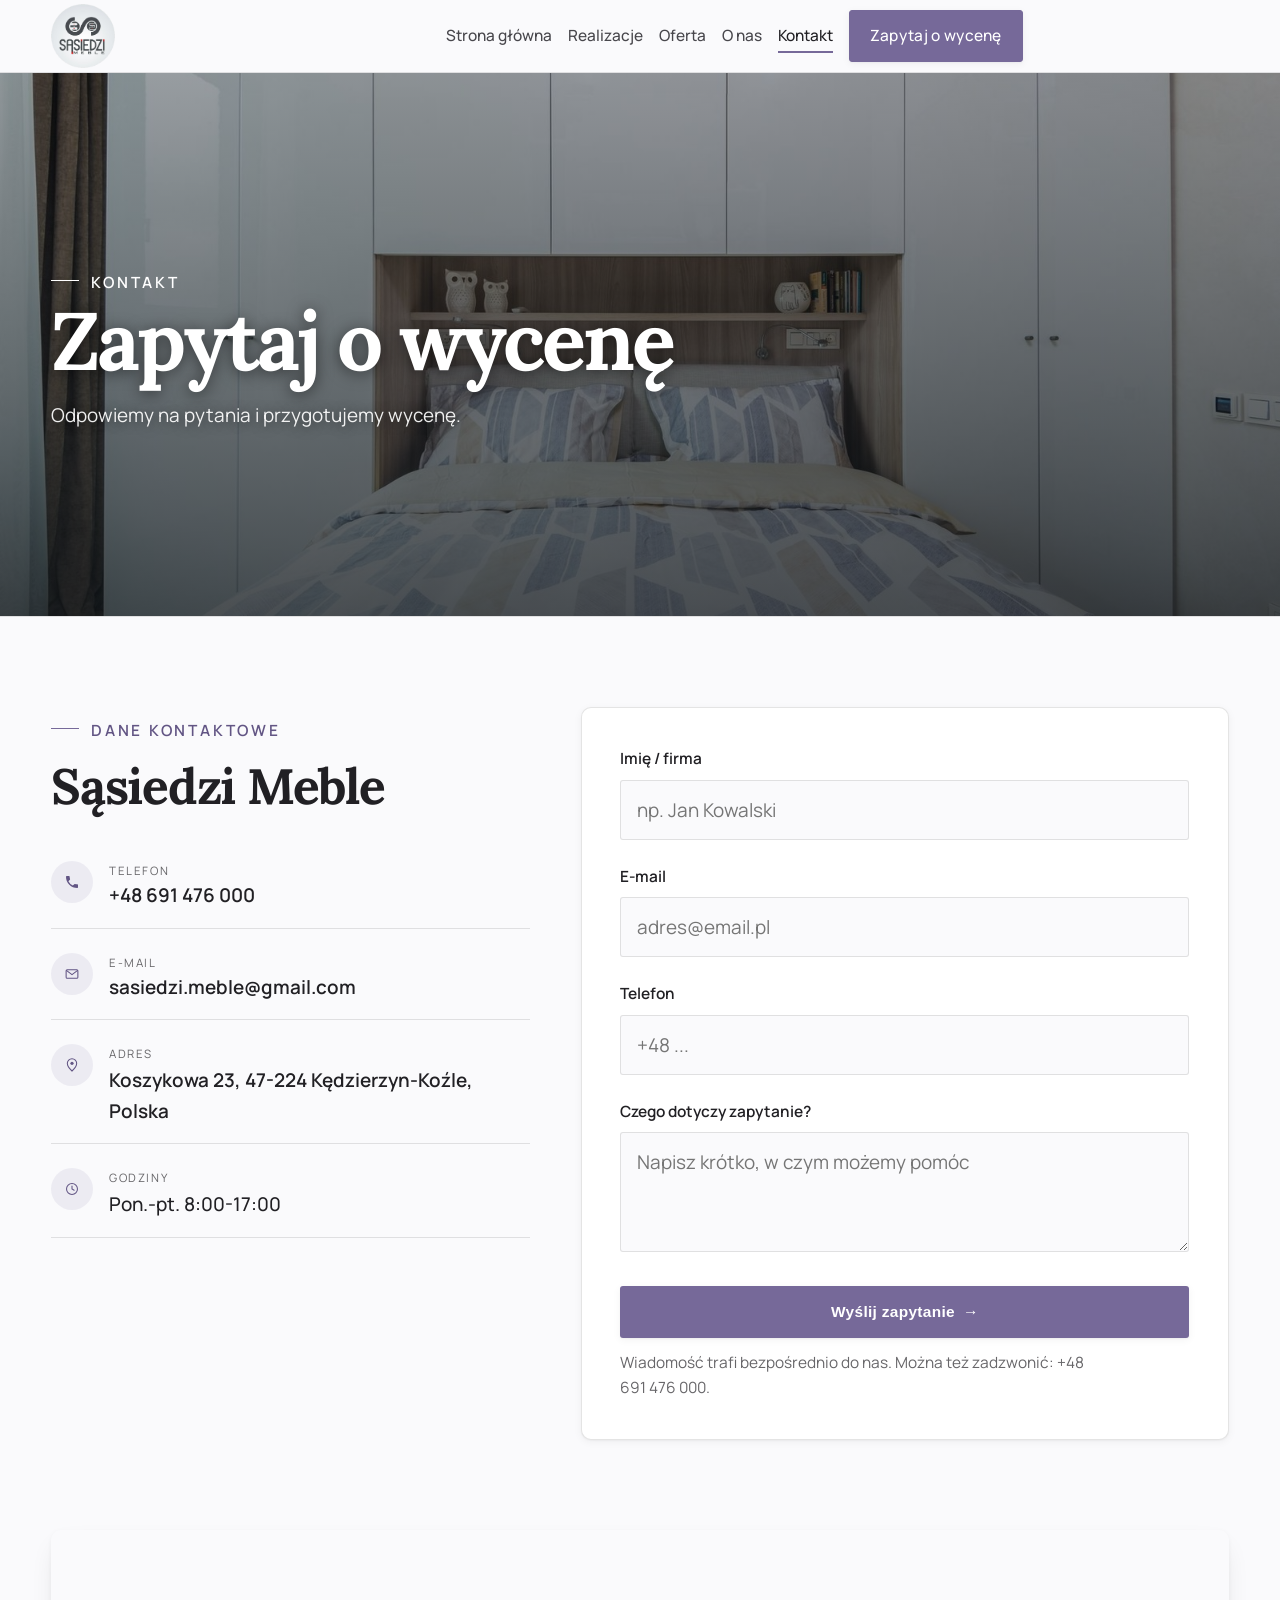
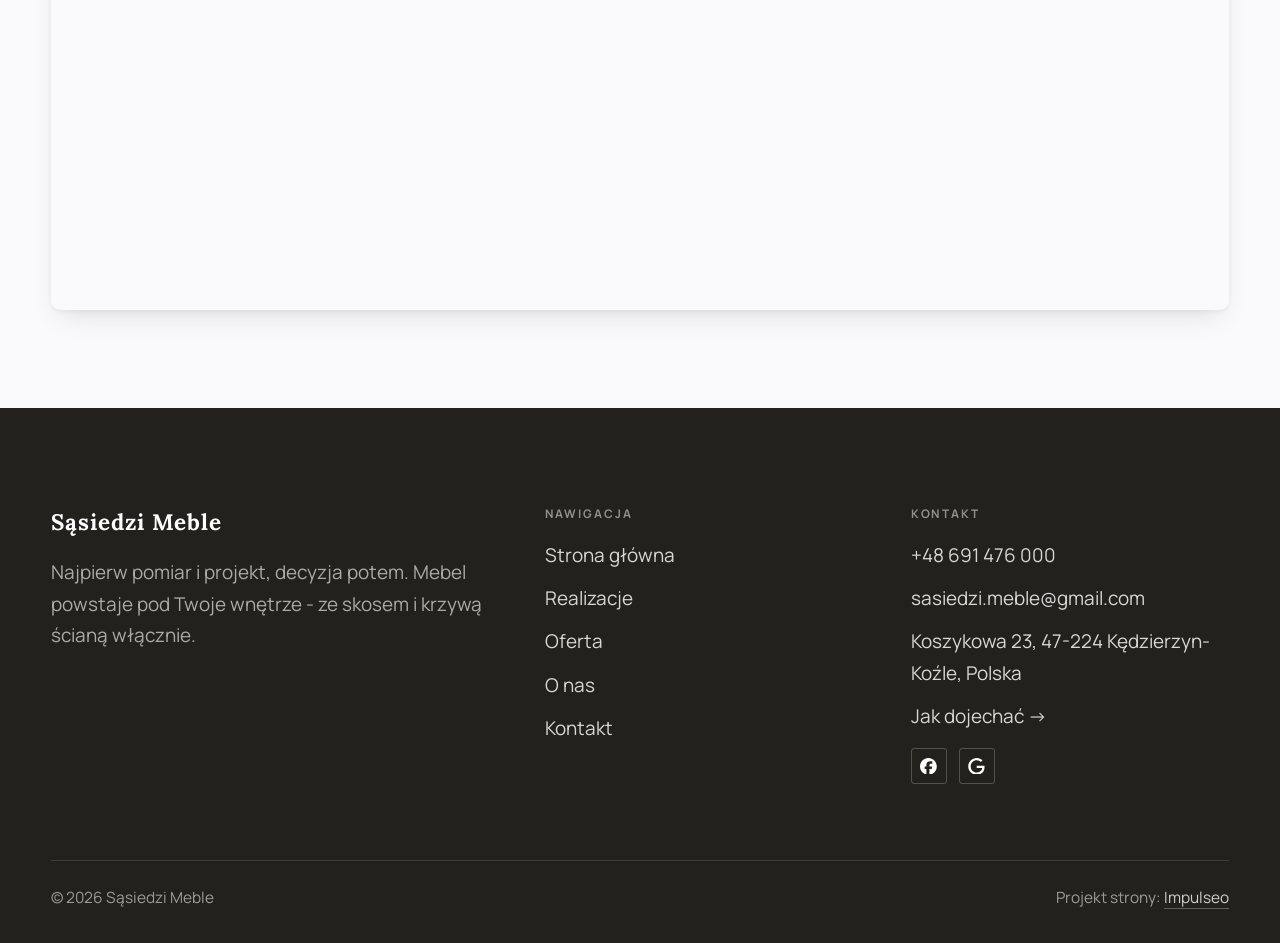
==== kontakt.html @ adb1edf7 "Strona demo: sasiedzi-meble" ====
<!DOCTYPE html>
<html lang="pl">
<head>
<meta charset="UTF-8">
<meta name="viewport" content="width=device-width, initial-scale=1.0">
<title>Kontakt - Sąsiedzi Meble</title>
<meta name="description" content="Kontakt Sąsiedzi Meble - Koszykowa 23, 47-224 Kędzierzyn-Koźle, Polska">
<link rel="canonical" href="https://kris20032.github.io/sasiedzi-meble/kontakt.html">
<meta name="robots" content="noindex, nofollow">
<meta property="og:type" content="website">
<meta property="og:locale" content="pl_PL">
<meta property="og:site_name" content="Sąsiedzi Meble">
<meta property="og:title" content="Kontakt - Sąsiedzi Meble">
<meta property="og:description" content="Kontakt Sąsiedzi Meble - Koszykowa 23, 47-224 Kędzierzyn-Koźle, Polska">
<meta property="og:url" content="https://kris20032.github.io/sasiedzi-meble/kontakt.html">
<meta property="og:image" content="https://kris20032.github.io/sasiedzi-meble/img/og.jpg">
<meta property="og:image:width" content="1200">
<meta property="og:image:height" content="630">
<meta name="twitter:card" content="summary_large_image">
<link rel="preconnect" href="https://fonts.googleapis.com">
<link rel="preconnect" href="https://fonts.gstatic.com" crossorigin>
<link href="https://fonts.googleapis.com/css2?family=Lora:wght@500;600;700&family=Manrope:wght@400;500;600&display=swap" rel="stylesheet">
<link rel="stylesheet" href="assets/styles.css?v=5ba7aedf">
</head>
<body>

<header class="nav">
  <div class="wrap nav-inner">
    <a class="brand brand-has-logo" href="index.html"><img class="brand-logo" src="img/logo.png" alt="Sąsiedzi Meble" width="679" height="679" decoding="async"></a>
    <nav class="nav-links">
      <a href="index.html">Strona główna</a>
      <a href="realizacje.html">Realizacje</a>
      <a href="oferta.html">Oferta</a>
      <a href="o-nas.html">O nas</a>
      <a href="kontakt.html" class="active" aria-current="page">Kontakt</a>
      <a href="kontakt.html" class="btn btn-accent">Zapytaj o wycenę</a>
    </nav>
    <button class="nav-toggle" aria-label="Menu"><span></span><span></span><span></span></button>
  </div>
</header>

<main>
<section class="pagehead">
  <img src="img/g14.jpg" alt="Sąsiedzi Meble - Zapytaj o wycenę" width="1600" height="1066" decoding="async">
  <div class="wrap">
    <span class="eyebrow">Kontakt</span>
    <h1>Zapytaj o wycenę</h1>
    <p>Odpowiemy na pytania i przygotujemy wycenę.</p>
  </div>
</section>
<section>
  <div class="wrap contact-grid">
    <div class="reveal">
      <span class="eyebrow">Dane kontaktowe</span>
      <h2 style="margin:var(--space-4) 0 var(--space-6)">Sąsiedzi Meble</h2>
      <div class="info-list">
        <div class="info-row"><div class="ic"><svg class="ico-tel" width="16" height="16" viewBox="0 0 24 24" fill="none" aria-hidden="true"><path d="M6.6 10.8a15.5 15.5 0 0 0 6.6 6.6l2.2-2.2a1 1 0 0 1 1-.24 11.4 11.4 0 0 0 3.6.58 1 1 0 0 1 1 1V20a1 1 0 0 1-1 1A17 17 0 0 1 3 4a1 1 0 0 1 1-1h3.5a1 1 0 0 1 1 1c0 1.25.2 2.46.58 3.6a1 1 0 0 1-.25 1l-2.23 2.2Z" fill="currentColor"/></svg></div><div><div class="lbl">Telefon</div><a class="val" href="tel:+48691476000">+48 691 476 000</a></div></div>
        <div class="info-row"><div class="ic"><svg class="ico-mail" width="16" height="16" viewBox="0 0 24 24" fill="none" aria-hidden="true"><rect x="3.2" y="5.5" width="17.6" height="13" rx="1.6" stroke="currentColor" stroke-width="1.6"/><path d="M4 7l8 6 8-6" stroke="currentColor" stroke-width="1.6" stroke-linecap="round" stroke-linejoin="round"/></svg></div><div><div class="lbl">E-mail</div><a class="val" href="mailto:sasiedzi.meble@gmail.com">sasiedzi.meble@gmail.com</a></div></div>
        <div class="info-row"><div class="ic"><svg class="ico-pin" width="16" height="16" viewBox="0 0 24 24" fill="none" aria-hidden="true"><path d="M12 21s7-6.1 7-11.5A7 7 0 0 0 5 9.5C5 14.9 12 21 12 21Z" stroke="currentColor" stroke-width="1.6" fill="none"/><circle cx="12" cy="9.5" r="2.4" fill="currentColor"/></svg></div><div><div class="lbl">Adres</div><div class="val">Koszykowa 23, 47-224 Kędzierzyn-Koźle, Polska</div></div></div>
        <div class="info-row"><div class="ic"><svg class="ico-clock" width="16" height="16" viewBox="0 0 24 24" fill="none" aria-hidden="true"><circle cx="12" cy="12" r="8.2" stroke="currentColor" stroke-width="1.6"/><path d="M12 7.5V12l3.2 1.9" stroke="currentColor" stroke-width="1.6" stroke-linecap="round"/></svg></div><div><div class="lbl">Godziny</div><div class="val" style="font-weight:500">Pon.-pt. 8:00-17:00</div></div></div>
      </div>
    </div>
    <div class="reveal">
      <form class="form" action="https://formsubmit.co/sasiedzi.meble@gmail.com" method="POST">
        <input type="hidden" name="_subject" value="Zapytanie ze strony Sąsiedzi Meble">
        <input type="hidden" name="_captcha" value="false">
        <input type="hidden" name="_template" value="table">
        <div class="fld"><label for="name">Imię / firma</label><input id="name" name="name" type="text" placeholder="np. Jan Kowalski" required></div>
        <div class="fld"><label for="email">E-mail</label><input id="email" name="email" type="email" placeholder="adres@email.pl" required></div>
        <div class="fld"><label for="phone">Telefon</label><input id="phone" name="phone" type="tel" placeholder="+48 ..."></div>
        <div class="fld"><label for="msg">Czego dotyczy zapytanie?</label><textarea id="msg" name="message" placeholder="Napisz krótko, w czym możemy pomóc" required></textarea></div>
        <button type="submit" class="btn btn-accent" style="width:100%;justify-content:center">Wyślij zapytanie <span class="arr">→</span></button>
        <p class="note">Wiadomość trafi bezpośrednio do nas. Można też zadzwonić: +48 691 476 000.</p>
      </form>
    </div>
  </div>
</section>
<section style="padding-top:0">
  <div class="wrap reveal">
    <iframe class="map" title="Sąsiedzi Meble - Kędzierzyn-Koźle" src="https://maps.google.com/maps?q=50.3432645%2C18.1982047&z=15&output=embed" loading="lazy" referrerpolicy="no-referrer-when-downgrade"></iframe>
  </div>
</section>
</main>

<footer>
  <div class="wrap">
    <div class="foot-grid">
      <div class="foot-brand">
        <div class="name">Sąsiedzi Meble</div>
        <p>Najpierw pomiar i projekt, decyzja potem. Mebel powstaje pod Twoje wnętrze - ze skosem i krzywą ścianą włącznie.</p>
      </div>
      <div class="foot-col">
        <h4>Nawigacja</h4>
        <a href="index.html">Strona główna</a>
        <a href="realizacje.html">Realizacje</a>
        <a href="oferta.html">Oferta</a>
        <a href="o-nas.html">O nas</a>
        <a href="kontakt.html">Kontakt</a>
      </div>
      <div class="foot-col">
        <h4>Kontakt</h4>
        <a href="tel:+48691476000">+48 691 476 000</a>
        <a href="mailto:sasiedzi.meble@gmail.com">sasiedzi.meble@gmail.com</a>
        <p>Koszykowa 23, 47-224 Kędzierzyn-Koźle, Polska</p>
        <a href="https://maps.google.com/?cid=7538419791917260537&g_mp=Cidnb29nbGUubWFwcy5wbGFjZXMudjEuUGxhY2VzLlNlYXJjaFRleHQQAhgEIAA" target="_blank" rel="noopener">Jak dojechać →</a>
      <div class="foot-soc">
        <a class="soc" href="https://www.facebook.com/Sasiedzi.meble/" target="_blank" rel="noopener" aria-label="Facebook - Sąsiedzi Meble"><svg viewBox="0 0 24 24" aria-hidden="true" focusable="false"><path d="M9.101 23.691v-7.98H6.627v-3.667h2.474v-1.58c0-4.085 1.848-5.978 5.858-5.978.401 0 .955.042 1.468.103a8.68 8.68 0 0 1 1.141.195v3.325a8.623 8.623 0 0 0-.653-.036 26.805 26.805 0 0 0-.733-.009c-.707 0-1.259.096-1.675.309a1.686 1.686 0 0 0-.679.622c-.258.42-.374.995-.374 1.752v1.297h3.919l-.386 2.103-.287 1.564h-3.246v8.245C19.396 23.238 24 18.179 24 12.044c0-6.627-5.373-12-12-12s-12 5.373-12 12c0 5.628 3.874 10.35 9.101 11.647Z" fill="currentColor"/></svg></a>
        <a class="soc" href="https://maps.google.com/?cid=7538419791917260537&g_mp=Cidnb29nbGUubWFwcy5wbGFjZXMudjEuUGxhY2VzLlNlYXJjaFRleHQQAhgEIAA" target="_blank" rel="noopener" aria-label="Google - Sąsiedzi Meble"><svg viewBox="0 0 24 24" aria-hidden="true" focusable="false"><path d="M12.48 10.92v3.28h7.84c-.24 1.84-.853 3.187-1.787 4.133-1.147 1.147-2.933 2.4-6.053 2.4-4.827 0-8.6-3.893-8.6-8.72s3.773-8.72 8.6-8.72c2.6 0 4.507 1.027 5.907 2.347l2.307-2.307C18.747 1.44 16.133 0 12.48 0 5.867 0 .307 5.387.307 12s5.56 12 12.173 12c3.573 0 6.267-1.173 8.373-3.36 2.16-2.16 2.84-5.213 2.84-7.667 0-.76-.053-1.467-.173-2.053H12.48z" fill="currentColor"/></svg></a>
      </div>
      </div>
    </div>
    <div class="foot-bot">
      <span>© 2026 Sąsiedzi Meble</span>
      <span>Projekt strony: <a class="foot-credit" href="https://impulseo.pl" target="_blank" rel="noopener">Impulseo</a></span>
    </div>
  </div>
</footer>
<div class="sticky-reserve"><a class="sr-book" href="kontakt.html">Zapytaj o wycenę</a><a class="sr-call" href="tel:+48691476000" aria-label="Zadzwoń"><svg class="ico-tel" width="16" height="16" viewBox="0 0 24 24" fill="none" aria-hidden="true"><path d="M6.6 10.8a15.5 15.5 0 0 0 6.6 6.6l2.2-2.2a1 1 0 0 1 1-.24 11.4 11.4 0 0 0 3.6.58 1 1 0 0 1 1 1V20a1 1 0 0 1-1 1A17 17 0 0 1 3 4a1 1 0 0 1 1-1h3.5a1 1 0 0 1 1 1c0 1.25.2 2.46.58 3.6a1 1 0 0 1-.25 1l-2.23 2.2Z" fill="currentColor"/></svg></a></div>
<div class="demo-wazne" data-do="2026-10-12" data-cykl="3" hidden><svg class="dw-ico" width="13" height="13" viewBox="0 0 24 24" fill="none" aria-hidden="true"><circle cx="12" cy="12" r="8.6" stroke="currentColor" stroke-width="1.8"/><path d="M12 7.2V12l3.3 2" stroke="currentColor" stroke-width="1.8" stroke-linecap="round"/></svg><span class="dw-txt"></span></div>

<script src="assets/main.js"></script>
</body>
</html>
---- assets/styles.css ----
/* ============================================================
   STOLBASZ — premium, architektoniczny B2B fit-out
   Jasna paleta, zero brązu. System wg premium-web-craft.
   Projekt strony: Impulseo (impulseo.pl)
   ============================================================ */

:root{
  /* PALETA — jasna, architektoniczna, chłodna */
  --paper:#F3F1EC;          /* główne tło */
  --paper-2:#E6E3DB;        /* sekcje alternatywne (chłodny jasny szary) */
  --paper-3:#E6E3DB;        /* delikatne wypełnienia */
  --ink:#23211E;            /* tekst główny — chłodny grafit */
  --ink-soft:#43403A;       /* nagłówki drugorzędne */
  --muted:#87837A;          /* tekst poboczny */
  --line:rgba(35,33,30,.12);/* hairline */
  --accent:#8A6B3C;         /* stonowany petrol-slate — jedyny akcent */
  --accent-d:#6E5430;
  --accent-soft:rgba(138,107,60,.10);
  --dark:#23211E;           /* sekcje ciemne (stopka/CTA) */

  /* HOVER ZDJĘĆ — JEDEN standard dla całego silnika (decyzja K. 04.08.2026, artefakt z wariantami).
     AKTUALNE (K.+Szymon 09.08.2026, wybór z artefaktu 6 wariantów): zoom 1.05 przy 1.4s -
     przy tak długim czasie mocniejszy kadr NIE skacze, tylko „oddycha". Poprzedni standard
     (1.02 / .55s z 04.08) odbierany jako dynamiczny i szybki.
     Spoczynek lekko przygaszony, ale TYLKO tam, gdzie jest mysz (@media hover:hover) —
     na telefonie zdjęcia zostają w pełnej jasności. */
  --img-zoom:1.05;                   /* K.+Szymon 09.08: wariant F z artefaktu porównawczego */
  --img-rest:brightness(.95) saturate(.99);
  --img-hot:brightness(1.06) saturate(1.05);
  --img-dur:1.4s;                    /* K.+Szymon 09.08 (wariant F): powoli = elegancko */
  --img-ease:cubic-bezier(.16,.84,.44,1);  /* miękki ogon, efekt „oddychania" */

  /* ODSTĘPY — skala 4/8 */
  --space-1:4px; --space-2:8px; --space-3:12px; --space-4:16px; --space-5:24px;
  --space-6:32px; --space-7:48px; --space-8:64px; --space-9:96px; --space-10:128px;

  /* TYPOGRAFIA — fluid clamp() (skala podbita 16.07.2026: większe, czytelniejsze litery — uwaga Adama) */
  --text-sm:clamp(.9rem,.87rem + .12vw,1rem);
  --text-base:clamp(1.08rem,1.04rem + .18vw,1.2rem);
  --text-lg:clamp(1.24rem,1.15rem + .34vw,1.44rem);
  --text-h3:clamp(1.34rem,1.22rem + .55vw,1.66rem);
  --text-h2:clamp(2.1rem,1.66rem + 2.1vw,3.1rem);
  --text-h1:clamp(2.9rem,2.1rem + 4vw,5.1rem);

  /* PROMIENIE — architektoniczne, raczej ostre */
  --r-sm:3px; --r-md:6px; --r-lg:10px;

  /* RUCH */
  --ease:cubic-bezier(.25,.46,.45,.94); --dur:.24s;

  /* CIENIE — miękkie, warstwowe */
  --sh-sm:0 1px 2px rgba(16,24,32,.04), 0 2px 8px rgba(16,24,32,.05);
  --sh-md:0 2px 6px rgba(16,24,32,.05), 0 12px 28px -8px rgba(16,24,32,.12);
  --sh-lg:0 6px 14px rgba(16,24,32,.07), 0 26px 56px -18px rgba(16,24,32,.22);

  --hairline:1px solid var(--line);

  --font-display:'Lora',serif;
  --font-body:'Manrope',sans-serif;
}

*{box-sizing:border-box;margin:0;padding:0}
html{scroll-behavior:smooth}
body{
  font-family:var(--font-body);
  font-size:var(--text-base);
  line-height:1.65;
  color:var(--ink);
  background:var(--paper);
  -webkit-font-smoothing:antialiased;
  text-rendering:optimizeLegibility;
}
img{max-width:100%;height:auto;display:block}  /* height:auto = width/height z atrybutów trzyma proporcje (TOP#12) */
a{color:inherit;text-decoration:none}

.wrap{width:min(92%,1180px);margin-inline:auto}
section{padding-block:clamp(52px,6.5vw,96px)}

h1,h2,h3{font-family:var(--font-display);font-weight:700;line-height:1.08;letter-spacing:-.02em;color:var(--ink)}
h1{font-size:var(--text-h1);letter-spacing:-.035em}
h2{font-size:var(--text-h2);letter-spacing:-.025em}
h3{font-size:var(--text-h3)}
/* MIARA — długość wiersza. WCAG 2.2 SC 1.4.8: max 80 znaków; Butterick: 45–90.
   68ch daje realnie 72–78 znaków polskiego tekstu, czyli z zapasem pod granicą.
   Wcześniej limit miał TYLKO <p> — <li>, <blockquote> i <dd> nie miały żadnego,
   i to jedyny powód, dla którego 23 bloki na dwóch oddanych stronach jadą po
   83–106 znaków w wierszu (pomiar 07.08.2026, bramka `miara`).
   ⚠️ Listy i definicje ograniczamy TYLKO bez klasy: `ul`/`ol` z klasą to u nas
   układ (siatki kafli, menu), a nie tekst ciągły — tam miarę wyznacza układ. */
/* 60ch, nie 68ch (K. 10.08): po zmianie fontów na węższe kroje (DM Sans i spółka)
   w 68ch mieściło się ~90 znaków - bramka pikselowa słusznie zgłaszała przekroczenie
   granicy 80. Pomiar na żywej przeglądarce: 60ch = 90 znaków, 53ch = ~78 znaków, czyli normę WCAG 1.4.8. */
:root{ --miara:53ch }
p{max-width:min(100%,var(--miara))}
blockquote,
ul:not([class])>li, ol:not([class])>li,
dl:not([class])>dd{max-width:min(100%,var(--miara))}

/* ⚠️ Świadomie BEZ wyjątku `.tile p,.card p,.svc p{max-width:none}`, choć nasuwa się sam:
   te akapity BYŁY już ograniczone (stare `p{max-width:65ch}`), więc „wyjątek" nie odblokowałby
   niczego nowego — tylko ROZLUŹNIŁ stan sprzed zmiany na wszystkich demach naraz.
   `figcaption` żadna z reguł wyżej nie dotyczy, więc też nie potrzebuje zwolnienia. */

/* ŁAMANIE. `balance` wyrównuje długości wierszy w nagłówku, `pretty` pilnuje ostatniego
   wiersza akapitu, żeby nie został w nim jeden wyraz. Obsługiwane od Chrome 117 /
   Safari 17.5; starsze przeglądarki po prostu ignorują tę własność.
   `text-wrap:pretty` nie występowało dotąd ANI RAZ w silniku ani w repo klientów. */
h1,h2,h3,.lead,.lede{text-wrap:balance}
p,li,blockquote,dd{text-wrap:pretty}

.eyebrow{
  font-family:var(--font-body);
  font-size:var(--text-sm);
  font-weight:600;
  letter-spacing:.18em;
  text-transform:uppercase;
  color:var(--accent);
  display:inline-flex;align-items:center;gap:var(--space-3);
}
/* flex:none + margin-top = kreska trzyma się PIERWSZEJ linii. Wcześniej align-items:center
   centrowało ją względem całego bloku i przy zawinięciu (długi kicker typu
   „…WNĘTRZ · LESZNO · OD 2019") druga linia lądowała z brzydkim wcięciem. */
.eyebrow{align-items:flex-start}
.eyebrow>*,.eyebrow{text-wrap:balance}   /* dlugi kicker lamal sie na sierote typu samo „2019" w drugiej linii */
.eyebrow::before{content:"";width:28px;height:1px;background:var(--accent);display:inline-block;flex:none;margin-top:.62em}

.muted{color:var(--muted)}
.lead{font-size:var(--text-lg);line-height:1.55;color:var(--ink-soft);max-width:50ch}

/* ---------- BUTTONS ---------- */
.btn{
  display:inline-flex;align-items:center;gap:var(--space-2);
  font-weight:600;font-size:var(--text-sm);letter-spacing:.02em;
  padding:var(--space-4) var(--space-6);
  border-radius:var(--r-sm);
  transition:transform var(--dur) var(--ease),box-shadow var(--dur) var(--ease),background var(--dur) var(--ease);
  cursor:pointer;border:1px solid transparent;
}
.btn-accent{background:var(--accent);color:#fff;box-shadow:var(--sh-sm)}
.btn-accent:hover{background:var(--accent-d);transform:translateY(-2px);box-shadow:var(--sh-md)}
.btn-accent:active{transform:translateY(0);box-shadow:var(--sh-sm)}
.btn-ghost{background:transparent;color:var(--ink);border-color:var(--line)}
.btn-ghost:hover{border-color:var(--accent);color:var(--accent);transform:translateY(-2px)}
.btn-light{background:#fff;color:var(--ink);box-shadow:var(--sh-sm)}
.btn-light:hover{transform:translateY(-2px);box-shadow:var(--sh-md)}
.btn .arr{transition:transform var(--dur) var(--ease)}
.btn:hover .arr{transform:translateX(4px)}

/* ---------- NAV ---------- */
.nav{
  position:sticky;top:0;z-index:50;
  background:color-mix(in srgb,var(--paper) 88%,transparent);
  backdrop-filter:saturate(140%) blur(10px);
  border-bottom:var(--hairline);
}
.nav-inner{display:flex;align-items:center;justify-content:space-between;gap:var(--space-5);height:72px}
/* ANTY-NACHODZENIE (K. 05.08.2026): długa nazwa firmy + przycisk z pełnym numerem nie mieściły się w pasku
   i flex ściskał linki PONIŻEJ ich treści - "Kontakt" wchodził na ramkę "Zadzwoń +48 ...". Teraz ustępuje
   nazwa marki (skrót wielokropkiem), a menu i przycisk nigdy się nie kurczą ani nie zachodzą na siebie. */
.brand{display:flex;flex-direction:column;line-height:1;min-width:0;flex:0 1 auto}
.brand .name{font-family:var(--font-display);font-weight:800;font-size:1.35rem;letter-spacing:.04em;white-space:nowrap;overflow:hidden;text-overflow:ellipsis}
.brand .sub{font-size:.62rem;letter-spacing:.34em;text-transform:uppercase;color:var(--muted);margin-top:5px;white-space:nowrap;overflow:hidden;text-overflow:ellipsis}
.nav-links{display:flex;align-items:center;gap:var(--space-6);flex:0 0 auto}
.nav-links a{font-size:var(--text-sm);font-weight:500;color:var(--ink-soft);position:relative;padding-block:4px;white-space:nowrap;transition:color var(--dur) var(--ease)}
.nav-links a::after{content:"";position:absolute;left:0;bottom:0;width:0;height:1.5px;background:var(--accent);transition:width var(--dur) var(--ease)}
.nav-links a:hover,.nav-links a.active{color:var(--ink)}
.nav-links a:hover::after,.nav-links a.active::after{width:100%}
.nav-links .btn{padding:var(--space-2) var(--space-5)}
/* przyciski w nav: właściwy kolor (przebij .nav-links a) + bez podkreślenia */
.nav-links a.btn-accent{color:#fff}
.nav-links a.btn-ghost,.nav-links a.btn-light{color:var(--ink)}
/* CTA w pasku: NIE podkreślenie spod linków menu, ale ten sam przelatujący błysk,
   co na wszystkich innych przyciskach (zgłoszenie K. 13.08.2026 - „na hero jest efekt
   światła przechodzącego przez przycisk, na navbarze go nie ma, a mają być identyczne").
   Reguła `.nav-links a::after` jest silniejsza od `.btn::after`, więc trzeba jej
   geometrię wyzerować i wpisać połysk z nazwy - samo `display:none` gasiło efekt. */
.nav-links a.btn::after{
  display:block;content:"";position:absolute;inset:0;z-index:-1;pointer-events:none;
  width:auto;height:auto;border-radius:inherit;   /* kasuje geometrię podkreślenia (width:0;height:1.5px) */
  background:linear-gradient(100deg,transparent 32%,rgba(255,255,255,.20) 50%,transparent 68%);
  translate:-120% 0}
@media (prefers-reduced-motion:no-preference){
  .nav-links a.btn:hover::after{translate:120% 0;transition:translate .75s var(--mt-ease,cubic-bezier(.16,.84,.44,1))}
}
.nav-toggle{display:none;background:none;border:none;cursor:pointer;flex-direction:column;gap:5px;padding:8px}
.nav-toggle span{width:24px;height:2px;background:var(--ink);transition:var(--dur)}
/* Ciasny zakres MIĘDZY menu mobilnym a pełnym pulpitem: zbijamy odstępy i nazwę marki,
   żeby wszystko zmieściło się naturalnie, zanim w ogóle dojdzie do skracania wielokropkiem. */
@media(max-width:1280px) and (min-width:921px){
  .nav-links{gap:var(--space-4)}
  .nav-links .btn{padding:var(--space-2) var(--space-4)}
  .brand .name{font-size:1.15rem}
}

/* ---------- HERO (split) ---------- */
.hero{position:relative;overflow:hidden;border-bottom:var(--hairline)}
.hero-grid{display:grid;grid-template-columns:1.05fr .95fr;gap:clamp(24px,4vw,60px);align-items:center;
  padding-block:clamp(36px,4.5vw,64px)}
.hero-copy .eyebrow{margin-bottom:var(--space-5)}
.hero-copy h1{margin-bottom:var(--space-5)}
.hero-copy .lead{margin-bottom:var(--space-7)}
.hero-actions{display:flex;flex-wrap:wrap;gap:var(--space-4)}
.hero-art{position:relative;aspect-ratio:4/3;border-radius:var(--r-lg);overflow:hidden;box-shadow:var(--sh-lg)}
.hero-art img{width:100%;height:100%;object-fit:cover}
.hero-art::after{content:"";position:absolute;inset:0;background:linear-gradient(180deg,transparent 55%,rgba(18,24,28,.28))}
.hero-badge{position:absolute;left:var(--space-5);bottom:var(--space-5);z-index:2;
  background:rgba(252,252,251,.94);backdrop-filter:blur(4px);
  border-radius:var(--r-md);padding:var(--space-4) var(--space-5);box-shadow:var(--sh-md);max-width:78%}
.hero-badge strong{display:block;font-family:var(--font-display);font-size:1rem;letter-spacing:-.01em}
.hero-badge span{font-size:var(--text-sm);color:var(--muted)}

/* ---------- HERO duży / kinowy (strona główna) ---------- */
.hero-cine{position:relative;min-height:clamp(560px,82vh,840px);min-height:clamp(560px,82svh,840px);display:flex;align-items:center;overflow:hidden;border-bottom:var(--hairline)}
.hero-cine>img{position:absolute;inset:0;width:100%;height:100%;object-fit:cover;z-index:0}
.hero-cine::after{content:"";position:absolute;inset:0;z-index:1;
  background:linear-gradient(95deg,rgba(13,18,23,.86) 0%,rgba(13,18,23,.64) 32%,rgba(13,18,23,.24) 62%,rgba(13,18,23,.04) 100%)}
.hero-cine .wrap{position:relative;z-index:2;padding-block:var(--space-8)}
.hero-cine .hero-copy{max-width:660px}
.hero-cine .eyebrow{color:#fff;margin-bottom:var(--space-5)}
.hero-cine .eyebrow::before{background:#fff}
.hero-cine h1{color:#fff;margin-bottom:var(--space-5);font-size:clamp(2.9rem,2rem + 4.4vw,5.2rem);text-wrap:balance}
.hero-cine .lead{color:rgba(255,255,255,.92);max-width:48ch;margin-bottom:var(--space-7)}
.hero-cine .hero-actions{display:flex;flex-wrap:wrap;gap:var(--space-4)}
/* NISKIE OKNO (laptop z dokiem i paskami przeglądarki ma ~700-780 px wysokości widoku):
   H1 do 5.2rem + długi lead nie mieściły się i przyciski wypadały POD krawędź ekranu -
   klient widział stronę bez ani jednego CTA. Skalujemy w dół, zamiast przycinać treść. */
@media(min-width:821px) and (max-height:820px){
  .hero-cine{min-height:clamp(520px,94svh,780px)}
  .hero-cine .wrap{padding-block:var(--space-6)}
  .hero-cine h1{font-size:clamp(2.2rem,1.5rem + 2.6vw,3.6rem);margin-bottom:var(--space-4)}
  .hero-cine .eyebrow{margin-bottom:var(--space-4)}
  .hero-cine .lead{margin-bottom:var(--space-5);max-width:44ch}
}
@media(max-width:680px){
  .hero-cine{min-height:clamp(520px,76vh,640px);min-height:clamp(520px,76svh,640px);align-items:flex-end}
  .hero-cine::after{background:linear-gradient(0deg,rgba(13,18,23,.9) 6%,rgba(13,18,23,.45) 55%,rgba(13,18,23,.25) 100%)}
  .hero-cine .wrap{padding-bottom:var(--space-9)}
  /* TELEFON (~90% oglądających): lead potrafił zająć 8 linii i zepchnąć CTA poza pierwszy ekran.
     Zwężamy interlinię i skalę - treści nie ucinamy, bo to ona sprzedaje. */
  .hero-cine .lead{font-size:.98rem;line-height:1.5;margin-bottom:var(--space-5)}
  .hero-cine .eyebrow{font-size:.72rem;letter-spacing:.13em;margin-bottom:var(--space-4)}
  .hero-cine .eyebrow::before{width:20px}
  .hero-cine h1{margin-bottom:var(--space-4)}
}

/* full-bleed hero variant (podstrony) */
.pagehead{position:relative;min-height:46vh;min-height:46svh;display:flex;align-items:flex-end;overflow:hidden;border-bottom:var(--hairline)}
.pagehead img{position:absolute;inset:0;width:100%;height:100%;object-fit:cover}
/* 10.08.2026 (decyzja K.): mocniejsze przyciemnienie + cień pod tekstem. Bramka mierzyła na
   nagłówkach podstron 3,38-3,43:1 przy wymaganych 4,5 — jasne zdjęcie (hala, śnieg, niebo)
   podchodziło pod biały tekst. Zdjęcia klientów są różne, więc kontrast musi dawać WARSTWA,
   a nie szczęśliwy dobór kadru. */
.pagehead::after{content:"";position:absolute;inset:0;background:linear-gradient(180deg,rgba(18,24,28,.40),rgba(18,24,28,.76))}
.pagehead .wrap{position:relative;z-index:2;padding-block:var(--space-9);color:#fff}
.pagehead h1{color:#fff;max-width:18ch;text-shadow:0 2px 16px rgba(0,0,0,.55)}
.pagehead .eyebrow{color:#fff}
.pagehead .eyebrow::before{background:#fff}
.pagehead p{color:rgba(255,255,255,.92);margin-top:var(--space-4);max-width:54ch;text-shadow:0 1px 12px rgba(0,0,0,.5)}

/* ---------- STRIP (pasek skrótów / liczby) ---------- */
.strip{background:var(--dark);color:#fff}
/* PASEK HASEŁ — standard 04.08.2026 (decyzja K.): 5 haseł w JEDNYM rzędzie, tekst WYŚRODKOWANY,
   węższe marginesy boczne niż reszta strony (pasek ma iść szerzej), równe wysokości kolumn. */
.strip .wrap{width:min(96%,1440px);display:grid;grid-template-columns:repeat(5,1fr);
  gap:var(--space-5);padding-block:var(--space-7);align-items:stretch}
.strip .item .k{font-family:var(--font-display);font-size:clamp(1.05rem,.82rem + .85vw,1.55rem);
  font-weight:800;letter-spacing:-.02em;color:#fff;line-height:1.18;text-wrap:balance}
.strip .item .v{font-size:var(--text-sm);color:rgba(255,255,255,.66);margin-top:var(--space-2);line-height:1.4}
.strip .item{border-left:2px solid var(--accent);padding-inline:var(--space-4);
  text-align:center;display:flex;flex-direction:column;justify-content:center}
/* liczba kolumn = liczba haseł, żeby ostatnie nie zostawało samo w drugim rzędzie.
   Klasę n-N nadaje multipage.py; domyślnie (bez klasy) pasek jest 5-kolumnowy. */
.strip.n-2 .wrap{grid-template-columns:repeat(2,1fr)}
.strip.n-3 .wrap{grid-template-columns:repeat(3,1fr)}
.strip.n-4 .wrap{grid-template-columns:repeat(4,1fr);gap:var(--space-6)}
.strip.n-4 .item .k{font-size:clamp(1.3rem,1rem + 1.1vw,2rem)}
.strip.n-6 .wrap{grid-template-columns:repeat(6,1fr);gap:var(--space-4)}
.strip.n-6 .item .k{font-size:clamp(.98rem,.8rem + .7vw,1.35rem)}
/* równe łamanie: zamiast "długa linia + jedno słowo" obie linie zbliżonej długości */
.strip .item .k{text-wrap:balance}

/* ---------- SECTION HEAD ---------- */
.head{max-width:48rem;margin-bottom:var(--space-8)}
.head.center{margin-inline:auto;text-align:center}
.head .eyebrow{margin-bottom:var(--space-4)}
.head h2{margin-bottom:var(--space-4)}
.head p{color:var(--muted);font-size:var(--text-lg);line-height:1.55}
.head.center p{margin-inline:auto}

/* ---------- INTRO SPLIT ---------- */
.split{display:grid;grid-template-columns:.92fr 1.08fr;gap:clamp(28px,5vw,80px);align-items:center}
.split.rev{grid-template-columns:1.08fr .92fr}
.split.rev .split-art{order:-1}
.split-art{position:relative;aspect-ratio:5/4;border-radius:var(--r-lg);overflow:hidden;box-shadow:var(--sh-lg)}
.split-art img{width:100%;height:100%;object-fit:cover}
.split-copy h2{margin-bottom:var(--space-5)}
.split-copy p+p{margin-top:var(--space-4)}
.split-copy .btn{margin-top:var(--space-6)}

/* ---------- SERVICES (zakres) ---------- */
.svc-grid{display:grid;grid-template-columns:repeat(auto-fit,minmax(280px,1fr));gap:var(--space-5)}
.svc{background:#fff;border:var(--hairline);border-radius:var(--r-md);padding:var(--space-7) var(--space-6);
  transition:transform var(--dur) var(--ease),box-shadow var(--dur) var(--ease),border-color var(--dur) var(--ease);
  position:relative;overflow:hidden}
.svc::before{content:"";position:absolute;left:0;top:0;width:3px;height:0;background:var(--accent);transition:height var(--dur) var(--ease)}
.svc:hover{transform:translateY(-4px);box-shadow:var(--sh-md);border-color:transparent}
.svc:hover::before{height:100%}
.svc .ic{font-family:var(--font-display);font-size:.8rem;font-weight:700;letter-spacing:.12em;color:var(--accent);margin-bottom:var(--space-4)}
.svc h3{margin-bottom:var(--space-3);font-size:1.22rem}
.svc p{color:var(--muted);font-size:var(--text-base);line-height:1.6}

/* big detailed service rows */
.svc-row{display:grid;grid-template-columns:.8fr 1.2fr;gap:clamp(20px,4vw,60px);align-items:center;padding-block:var(--space-8)}
.svc-row+.svc-row{border-top:var(--hairline)}
.svc-row.rev{grid-template-columns:1.2fr .8fr}
/* Naprzemienny układ wierszy oferty: co drugi wiersz ma zdjęcie po PRAWEJ.
   Było `order:-1` — martwy kod, bo zdjęcie i tak jest pierwszym dzieckiem w HTML,
   więc wszystkie wiersze wyglądały identycznie (zdjęcie zawsze z lewej), a `rev`
   zmieniało tylko szerokość kolumn. Znalezione 29.07.2026 przy różnicowaniu kierunków
   animacji (pomiar pozycji: art.mid 390/502 przy row.mid 756 — zawsze lewa strona). */
.svc-row.rev .svc-row-art{order:2}
.svc-row-art{aspect-ratio:4/3;border-radius:var(--r-md);overflow:hidden;box-shadow:var(--sh-md)}
.svc-row-art img{width:100%;height:100%;object-fit:cover}
.svc-row h3{font-size:1.5rem;margin-bottom:var(--space-4)}
.svc-row .num{font-family:var(--font-display);font-size:.85rem;font-weight:700;letter-spacing:.14em;color:var(--accent);display:block;margin-bottom:var(--space-3)}
.svc-row ul{list-style:none;margin-top:var(--space-4);display:flex;flex-direction:column;gap:var(--space-2)}
.svc-row li{position:relative;padding-left:var(--space-5);color:var(--muted);font-size:var(--text-base)}
.svc-row li::before{content:"";position:absolute;left:0;top:.62em;width:8px;height:1px;background:var(--accent)}

/* ---------- GALLERY (realizacje) ---------- */
.gallery{display:grid;grid-template-columns:repeat(12,1fr);gap:var(--space-4);grid-auto-rows:200px}
/* GALERIA MASONRY — pionowe zdjęcia (portrety beauty/wellness) bez przycinania: kolumny, height auto */
.gallery-masonry{column-count:3;column-gap:var(--space-4)}
@media(max-width:900px){.gallery-masonry{column-count:2}}
@media(max-width:560px){.gallery-masonry{column-count:1}}
.gallery-masonry .m-tile{break-inside:avoid;margin:0 0 var(--space-4);padding:0;position:relative;overflow:hidden;border-radius:var(--r-md);border:1px solid var(--line)}
.gallery-masonry .m-tile img{width:100%;height:auto;display:block}
.gallery-masonry .m-tile .cap{position:absolute;left:0;right:0;bottom:0;padding:var(--space-4);color:#fff;background:linear-gradient(0deg,rgba(0,0,0,.55),transparent);font-size:var(--text-sm)}
.gallery-masonry .m-tile .cap small{display:block;font-weight:400;opacity:.78;letter-spacing:.04em;text-transform:uppercase;font-size:.66rem;margin-top:3px}
.tile{position:relative;overflow:hidden;border-radius:var(--r-md);box-shadow:var(--sh-sm);
  transition:transform var(--dur) var(--ease),box-shadow var(--dur) var(--ease)}
.tile img{width:100%;height:100%;object-fit:cover;
  transition:transform var(--img-dur) var(--img-ease),filter var(--img-dur) var(--img-ease)}
.tile:hover{box-shadow:var(--sh-md)}
.tile .cap{position:absolute;left:0;right:0;bottom:0;padding:var(--space-5) var(--space-4) var(--space-4);
  /* mocniejszy spad + cien pod tekstem: na JASNYCH zdjeciach klienta (biale fronty, sciany)
     slaby gradient dawal kontrast ~1.5:1 zamiast wymaganych 3.6:1 (bramka wygladu, 10.08.2026) */
  background:linear-gradient(transparent 10%,rgba(18,24,28,.55) 40%,rgba(18,24,28,.88) 68%,rgba(18,24,28,.99));color:#fff;
  text-shadow:0 1px 2px rgba(0,0,0,.85),0 2px 10px rgba(0,0,0,.55);
  font-size:var(--text-sm);font-weight:600;letter-spacing:.01em;
  opacity:0;transform:translateY(8px);transition:var(--dur) var(--ease)}
.tile:hover .cap{opacity:1;transform:translateY(0)}
.tile .cap small{display:block;font-weight:400;opacity:.78;letter-spacing:.04em;text-transform:uppercase;font-size:.66rem;margin-top:3px}
/* bento spans */
.t-wide{grid-column:span 6}
.t-tall{grid-column:span 6;grid-row:span 2}
.t-std{grid-column:span 6}
.t-third{grid-column:span 4}
.t-two3{grid-column:span 8}

/* ---------- TRUST / WIARYGODNOŚĆ ---------- */
.trust{background:var(--paper-2)}
.trust-grid{display:grid;grid-template-columns:repeat(auto-fit,minmax(240px,1fr));gap:var(--space-5);margin-top:var(--space-7)}
.trust-card{background:#fff;border-radius:var(--r-md);padding:var(--space-7) var(--space-6);box-shadow:var(--sh-sm);border-top:3px solid var(--accent)}
.trust-card .big{font-family:var(--font-display);font-size:clamp(1.8rem,1.3rem + 1.6vw,2.6rem);font-weight:800;letter-spacing:-.02em;color:var(--ink);line-height:1}
.trust-card h3{font-size:1.12rem;margin:var(--space-3) 0 var(--space-2)}
.trust-card p{color:var(--muted);font-size:var(--text-base);line-height:1.55}

/* ---------- CTA band ---------- */
.cta{background:var(--dark);color:#fff;position:relative;overflow:hidden}
/* telefon w CTA: na ciemnym tle biały (domyślnie), rodziny z JASNYM tłem CTA
   nadpisują to u siebie - wcześniej kolor siedział w stylu inline i wygrywał z rodziną. */
.cta .btn-ghost-cta{color:#fff;border-color:rgba(255,255,255,.3)}
.cta .wrap{display:grid;grid-template-columns:1.4fr .6fr;gap:var(--space-7);align-items:center;position:relative;z-index:2}
.cta h2{color:#fff;max-width:20ch}
.cta p{color:rgba(255,255,255,.74);margin-top:var(--space-4)}
.cta-actions{display:flex;flex-direction:column;gap:var(--space-3);align-items:flex-start}
.cta::before{content:"";position:absolute;right:-80px;top:-80px;width:360px;height:360px;border-radius:50%;
  background:radial-gradient(circle,var(--accent-soft),transparent 70%)}

/* ---------- CONTACT ---------- */
.contact-grid{display:grid;grid-template-columns:.85fr 1.15fr;gap:clamp(28px,4vw,56px);align-items:start}
.info-list{display:flex;flex-direction:column;gap:var(--space-2)}
.info-row{display:flex;gap:var(--space-4);align-items:flex-start;padding-block:var(--space-4);border-bottom:var(--hairline)}
.info-row .ic{flex:none;width:42px;height:42px;display:grid;place-items:center;border-radius:50%;
  background:var(--accent-soft);color:var(--accent);font-size:1.05rem}
.info-row .lbl{font-size:.72rem;letter-spacing:.14em;text-transform:uppercase;color:var(--muted)}
.info-row .val{font-weight:600;font-size:var(--text-base);margin-top:2px}
.info-row a.val:hover{color:var(--accent)}
.map{border:none;border-radius:var(--r-lg);box-shadow:var(--sh-md);width:100%;height:100%;min-height:380px;filter:grayscale(.2) contrast(1.02)}
.form{background:#fff;border:var(--hairline);border-radius:var(--r-lg);padding:clamp(24px,3vw,40px);box-shadow:var(--sh-sm)}
.form .fld{margin-bottom:var(--space-5)}
.form label{display:block;font-size:var(--text-sm);font-weight:600;margin-bottom:var(--space-2)}
.form input,.form textarea{width:100%;font-family:inherit;font-size:var(--text-base);color:var(--ink);
  padding:var(--space-4);border:var(--hairline);border-radius:var(--r-sm);background:var(--paper);transition:border-color var(--dur)}
.form input:focus,.form textarea:focus{outline:none;border-color:var(--accent);background:#fff}
.form textarea{resize:vertical;min-height:120px}
.form .note{font-size:var(--text-sm);color:var(--muted);margin-top:var(--space-3)}

/* ---------- FOOTER ---------- */
footer{background:var(--dark);color:#fff;padding-block:var(--space-9) var(--space-6)}
.foot-grid{display:grid;grid-template-columns:1.4fr 1fr 1fr;gap:var(--space-7);margin-bottom:var(--space-8)}
.foot-brand .name{font-family:var(--font-display);font-weight:800;font-size:1.4rem;letter-spacing:.04em}
.foot-brand p{color:rgba(255,255,255,.62);margin-top:var(--space-4);font-size:var(--text-base);max-width:38ch}
.foot-col h4{font-size:.74rem;letter-spacing:.16em;text-transform:uppercase;color:rgba(255,255,255,.5);margin-bottom:var(--space-4)}
.foot-col a,.foot-col p{display:block;color:rgba(255,255,255,.82);font-size:var(--text-base);margin-bottom:var(--space-3)}
.foot-col a:hover{color:#fff}
.foot-bot{border-top:1px solid rgba(255,255,255,.12);padding-top:var(--space-5);display:flex;justify-content:space-between;flex-wrap:wrap;gap:var(--space-3);
  font-size:var(--text-sm);color:rgba(255,255,255,.55)}
.foot-bot a:hover{color:#fff}
/* Podpis w stopce = klikalny link do impulseo.pl (31.07.2026). Ma być WIDOCZNIE klikalny,
   ale nie krzyczeć - stąd sam kolor jaśniejszy + delikatne podkreślenie na najeździe. */
.foot-bot a.foot-credit{color:rgba(255,255,255,.78);text-decoration:none;border-bottom:1px solid rgba(255,255,255,.28)}
.foot-bot a.foot-credit:hover{color:#fff;border-bottom-color:#fff}

/* ---------- REVEAL ---------- */
.reveal{opacity:0;transform:translateY(22px);transition:opacity .6s var(--ease),transform .6s var(--ease)}
.reveal.in{opacity:1;transform:none}

/* ---------- RESPONSIVE ---------- */
@media(max-width:920px){
  .hero-grid,.split,.split.rev,.svc-row,.svc-row.rev,.cta .wrap,.contact-grid,.foot-grid{grid-template-columns:1fr}
  .split.rev .split-art,.svc-row.rev .svc-row-art{order:0}
  .hero-art{aspect-ratio:16/10;max-height:420px}
  .strip .wrap,.strip.n-2 .wrap,.strip.n-3 .wrap,.strip.n-4 .wrap,.strip.n-6 .wrap{grid-template-columns:repeat(2,1fr);gap:var(--space-6)}
  .strip .item .k,.strip.n-6 .item .k{font-size:clamp(1.3rem,1.1rem + 1vw,2rem)}
  .gallery{grid-auto-rows:180px}
  .t-wide,.t-tall,.t-std,.t-third,.t-two3{grid-column:span 6}
  .t-tall{grid-row:span 1}
  .cta-actions{flex-direction:row;flex-wrap:wrap}
  .foot-grid{gap:var(--space-6)}
}
@media(max-width:680px){
  .nav-links{position:fixed;inset:72px 0 auto 0;background:var(--paper);flex-direction:column;align-items:stretch;
    gap:0;padding:var(--space-4) 6%;border-bottom:var(--hairline);box-shadow:var(--sh-md);
    transform:translateY(-120%);transition:transform var(--dur) var(--ease)}
  .nav-links.open{transform:translateY(0)}
  .nav-links a{padding-block:var(--space-4);border-bottom:var(--hairline)}
  .nav-links .btn{margin-top:var(--space-3);justify-content:center}
  .nav-toggle{display:flex}
  .strip .wrap,.strip.n-2 .wrap,.strip.n-3 .wrap,.strip.n-4 .wrap,.strip.n-6 .wrap{grid-template-columns:1fr}
  .gallery{grid-template-columns:repeat(6,1fr)}
  .foot-grid{grid-template-columns:1fr}
}
@media(prefers-reduced-motion:reduce){
  /* audyt 09.08 TOP#14: samo skrócenie duration przy animacji INFINITE = stroboskop
     (pętla .01ms miga ekranem); iteration-count:1 gasi pętlę naprawdę. Pseudoelementy
     też - tła hero (gastro/studio) animują ::before/img, blanket na * ich nie łapał. */
  *,*::before,*::after{animation-duration:.01ms!important;animation-iteration-count:1!important;animation-delay:0s!important;transition:none!important}
  .reveal{opacity:1!important;transform:none!important}
  html{scroll-behavior:auto}
}

/* ============================================================
   PREMIUM LAYER — destylat deep-researchu branż (anty-AI, spokój).
   Zmienne STOLBASZ (--accent/--ink/--paper/--line/--dark). Ruch ledwo
   zauważalny, krzywa cubic-bezier(.16,.84,.44,1); prefers-reduced-motion
   pokryte blanketem wyżej. Karty hairline zamiast cieni = #1 sygnał „nie-AI".
   ============================================================ */

/* więcej oddechu między sekcjami (liderzy: 110-130px) */
section{padding-block:clamp(64px,8vw,128px)}

/* 1) Aksamitny reveal — dłuższa, miękka krzywa zamiast „skoku" */
.reveal{transition:opacity .9s cubic-bezier(.16,.84,.44,1),transform .9s cubic-bezier(.16,.84,.44,1);will-change:opacity,transform}
/* stagger TYLKO w galerii (tam pozycja = porządek dzieci) */
.gallery .reveal:nth-child(2){transition-delay:.07s}
.gallery .reveal:nth-child(3){transition-delay:.14s}
.gallery .reveal:nth-child(4){transition-delay:.21s}
.gallery .reveal:nth-child(5){transition-delay:.28s}
.gallery .reveal:nth-child(6){transition-delay:.35s}

/* 2) Hero STATYCZNY na .hero-cine — Ken Burns CAŁKIEM WYŁĄCZONY 26.06 (3. zgłoszenie Szymona).
   GENEZA: animowanie scale na <img> hero z teksturami (cegły/framugi) re-samplinguje obraz
   klatka po klatce → na części ekranów drobne drganie/shimmer = „heroshot się trzęsie".
   translateY usunięto wcześniej, scale-only + will-change/GPU NIE wystarczyły do GWARANCJI gładkości.
   Krzysztof zażądał pewności („make sure, że błąd się nie pojawi") > efekt. Zero animacji = 0% drgania.
   Delikatny zoom zostaje TYLKO w pełnoekranowych hero gastro/studio (hg-bg/hs-bg — tło, inny
   mechanizm, chwalone, nigdy nie zgłaszane). NIE wracać do KB na .hero-cine bez realnego testu
   na sprzęcie klienta — to ryzyko regresji „trzęsienia”. */
/* BEZPIECZNY "wow" na hero = jednorazowy FADE-IN (opacity), nie zoom.
   opacity nie dotyka bitmapy → gładkie na KAŻDYM zdjęciu/ekranie/GPU, zero ryzyka migotania.
   Geometryczny ruch (scale/translate) na .hero-cine jest ZAKAZANY (bramka pilnuje). */
@keyframes heroFade{from{opacity:0}to{opacity:1}}
.hero-cine>img{transform:none;animation:heroFade 1.1s ease-out both}

/* 3) Akcentowy hairline pod nagłówkiem sekcji, który „rysuje się" przy wejściu */
.head h2{position:relative;padding-bottom:18px}
.head h2::after{content:"";position:absolute;left:0;bottom:0;height:1px;width:0;background:var(--accent);transition:width 1s cubic-bezier(.16,.84,.44,1) .15s}
.head.center h2::after{left:50%;transform:translateX(-50%)}
.head.reveal.in h2::after,.head.center.reveal.in h2::after{width:54px}

/* 4) Karty HAIRLINE zamiast cieni/zaokrągleń (najmocniejszy anty-AI detal) */
.svc{background:transparent;border:1px solid var(--line);border-radius:var(--r-sm);box-shadow:none}
.svc:hover{box-shadow:none;border-color:var(--accent);transform:translateY(-3px)}
.trust-card{background:transparent;box-shadow:none;border:1px solid var(--line);border-top:2px solid var(--accent);border-radius:var(--r-sm)}
.tile{box-shadow:none;border-radius:var(--r-sm)}
.tile:hover{box-shadow:none}

/* 5) Sticky-nav kondensuje się po przewinięciu (sygnał dopracowania) */
.nav{transition:box-shadow .4s ease,background .4s ease}
.nav.is-stuck{box-shadow:0 1px 0 var(--line),0 14px 30px -24px rgba(0,0,0,.45)}
.nav-inner{transition:height .35s var(--ease)}
.nav.is-stuck .nav-inner{height:60px}

/* 6) MANIFESTO — pełnoekranowy cytat-bohater (zastępuje generyczne „Dlaczego my") */
.manifesto{background:var(--paper-2);text-align:center}
.manifesto .wrap{max-width:60rem}
.manifesto p{font-family:var(--font-display);font-style:italic;font-size:clamp(1.6rem,1rem + 2.4vw,2.8rem);line-height:1.32;color:var(--ink-soft);margin-inline:auto;max-width:26ch;position:relative;padding-top:var(--space-8)}
.manifesto p::before{content:"";position:absolute;top:0;left:50%;transform:translateX(-50%);width:54px;height:1px;background:var(--accent)}
.manifesto p span{color:var(--accent);font-style:italic}

/* 7) GATEWAYS — 3 duże bramy-zdjęcia (zamiast paska menu usług) */
.gateways{display:grid;grid-template-columns:repeat(3,1fr);gap:var(--space-4)}
.gateway{position:relative;aspect-ratio:3/4;overflow:hidden;border-radius:var(--r-sm);display:block}
.gateway img{width:100%;height:100%;object-fit:cover;
  transition:transform var(--img-dur) var(--img-ease),filter var(--img-dur) var(--img-ease)}
.gateway::after{content:"";position:absolute;inset:0;background:linear-gradient(180deg,transparent 38%,rgba(18,24,28,.74))}
/* ===== HOVER ZDJĘĆ — jedno miejsce dla WSZYSTKICH kafli ze zdjęciem (K. 04.08.2026) ===== */
@media(hover:hover){
  .tile img,.gateway img,.m-tile img{filter:var(--img-rest)}
  .tile:hover img,
  .gateway:hover img,
  .m-tile:hover img{transform:scale(var(--img-zoom));filter:var(--img-hot)}
}
.m-tile img{transition:transform var(--img-dur) var(--img-ease),filter var(--img-dur) var(--img-ease)}
.gateway .g-ttl{position:absolute;left:0;right:0;bottom:0;z-index:2;padding:var(--space-6) var(--space-5);color:#fff;font-family:var(--font-display);font-size:1.45rem;letter-spacing:-.01em;line-height:1.15}
.gateway .g-ttl small{display:block;font-family:var(--font-body);font-size:var(--text-sm);font-weight:400;opacity:.82;letter-spacing:.03em;margin-top:5px}
@media(max-width:760px){.gateways{grid-template-columns:1fr}.gateway{aspect-ratio:16/10}}

/* 8) LOGO klienta w nagłówku (gdy podane --logo) */
/* 52px domyślnie (feedback Bartka 06.07.2026: 40px ginęło, uwaga padła 3x; ~56px sprawdzone na żywym demie anna-borowiec-makeup) */
.brand-logo{height:64px;width:auto;max-width:300px;object-fit:contain;display:block}
.nav.is-stuck .brand-logo{height:52px}
@media(max-width:680px){.brand-logo{height:46px;max-width:210px}}


/* === RWD: nagłówki na wąskich ekranach (dodane 17.07.2026 razem z fixem clamp) ===
   Po przywróceniu działania clamp() dolna granica --text-h1 (2.9rem) rozpychała
   dokument przy długich polskich słowach na telefonach. Tu ją zjeżdżamy. */
@media (max-width:560px){
  :root{
    --text-h1:clamp(1.9rem, 1.15rem + 4.4vw, 2.7rem);
    --text-h2:clamp(1.5rem, 1rem + 3vw, 2.1rem);
  }
  .hero-cine h1{font-size:clamp(1.9rem, 1.15rem + 4.4vw, 2.7rem)}
  h1,h2{overflow-wrap:break-word}
}

/* GODZINY (godziny_grid z briefu) — dzień po lewej, godziny po prawej. Wcześniej BRAK stylu
   powodował sklejenie "Poniedziałek-Piątek8:00-20:00" (dodane 2026-07-21). Neutralne dla dem bez grafiku. */
.godz{display:flex;flex-direction:column;gap:2px;max-width:440px;margin-top:8px}
.godz-row{display:flex;justify-content:space-between;align-items:baseline;gap:24px;padding:10px 0;border-bottom:1px solid var(--line)}
.godz-row:last-child{border-bottom:0}
.godz-row b{font-weight:600;color:var(--ink)}
.godz-row span{color:var(--muted);white-space:nowrap}

/* === FAQ (lekcja 08.08.2026) ===
   Sekcja faq_klinika() trafia NIE tylko do rodziny „klinika" (multipage.py: także układ FACHOWCY),
   a style leżały wyłącznie w families/klinika.css — u hydraulika/dekarza FAQ renderowało się jako
   goła lista <details> z domyślnym trójkącikiem przeglądarki (wpadka: demo Instalatorstwo Gała).
   Dlatego baza. Rodzina może to nadpisać na wierzchu. */
.faq-list{max-width:48rem;margin:var(--space-8) auto 0;display:flex;flex-direction:column;gap:var(--space-3)}
.faq-item{border:1px solid var(--line);border-radius:var(--r-md);background:var(--paper);padding:var(--space-4) var(--space-5)}
.faq-item summary{font-family:var(--font-display);font-weight:600;color:var(--ink);cursor:pointer;list-style:none;display:flex;justify-content:space-between;gap:1rem}
.faq-item summary::-webkit-details-marker{display:none}
.faq-item summary::after{content:"+";color:var(--accent-d);font-weight:700;font-size:1.2rem;line-height:1}
.faq-item[open] summary::after{content:"-"}
.faq-item p{color:var(--ink-soft);font-size:var(--text-base);line-height:1.6;margin:var(--space-3) 0 0}

/* === LICZBA OPINII PRZY SEKCJI OPINII (08.08.2026, wzorzec irismeble.pl, decyzja K.) ===
   Trzy cytaty bez kontekstu czyta się jak „firma ma trzy opinie". Ta linijka mówi wprost,
   ile ich jest naprawdę - dane i tak przychodzą z reconu i szły dotąd wyłącznie do hero.
   Baza, nie rodzina: sekcja opinii renderuje się we WSZYSTKICH układach, a style opinii
   leżą per rodzina - bez tego u części rodzin linijka byłaby gołym tekstem (ta sama pułapka
   co z FAQ wyżej). Rodzina może nadpisać na wierzchu. */
.op-meta{
  text-align:center;margin:calc(var(--space-3) * -1) 0 var(--space-6);
  color:var(--muted);font-size:var(--text-base);letter-spacing:.01em;
}
.op-meta .ico-star{color:var(--accent-d);margin-right:2px}

/* --- licznik ważności DEMA (pomysł K. 09.08) - tylko wersje pokazowe --- */
.demo-wazne{position:fixed;top:calc(var(--nav-h, 64px) + 14px);right:14px;z-index:95;
  display:inline-flex;align-items:center;gap:.45em;
  background:rgba(21,25,28,.82);color:#fff;font-size:.72rem;font-weight:600;letter-spacing:.01em;
  padding:.42em .8em .42em .62em;border-radius:999px;backdrop-filter:saturate(140%) blur(8px);
  border:1px solid rgba(255,255,255,.14);box-shadow:0 10px 24px -14px rgba(0,0,0,.6);
  pointer-events:none;
  /* NIE pokazuje się przy wejściu (K. 09.08) - wjeżdża dopiero po zejściu z hero */
  opacity:0;transform:translateY(-10px);
  transition:opacity .7s var(--ease),transform .7s var(--ease)}
.demo-wazne.is-on{opacity:1;transform:none}
.demo-wazne .dw-ico{flex:none;opacity:.85}
.demo-wazne b{font-weight:700;font-variant-numeric:tabular-nums;color:#FFD9A3}
.demo-wazne .dw-zeg{font-variant-numeric:tabular-nums;font-feature-settings:"tnum";
  opacity:.72;margin-left:.15em;letter-spacing:.01em}
.demo-wazne.is-pilne{background:rgba(150,32,28,.9);border-color:rgba(255,255,255,.2)}
.demo-wazne .dw-pilne{color:#FFE0DE}
@media(max-width:820px){.demo-wazne{top:auto;bottom:70px;right:10px}}

/* --- pasek mini-opinii pod hero (audyt 09.08 TOP#27) - tylko przy realnych recenzjach --- */
.opinie-mini{padding-block:0;border-bottom:var(--hairline)}
.opinie-mini .om-row{display:grid;grid-template-columns:repeat(3,1fr);gap:var(--space-6);padding-block:var(--space-5)}
.opinie-mini .om-item blockquote{font-size:var(--text-sm);color:var(--ink-soft);line-height:1.5;margin:0}
.opinie-mini .om-autor{display:block;margin-top:var(--space-2);font-size:.78rem;font-weight:600;color:var(--muted);letter-spacing:.04em}
@media(max-width:820px){.opinie-mini .om-row{grid-template-columns:1fr;gap:var(--space-4)}
  .opinie-mini .om-item:nth-child(n+3){display:none}}

/* --- AKCENT-TEKST (audyt 09.08 TOP#11/12, decyzja K.) ---------------------------
   Kolor firmowy jest jasny, dopóki nie musi być literą. --accent zostaje żywy
   (kreski, przyciski, pasek haseł); litera akcentowa na JASNYM tle bierze
   --accent-text (dokleja palette_auto; domyślnie accent-d). Tylko color -
   border/background/pseudo zostają żywe. Ciemna sekcja CTA = wyjątek. */
:root{--accent-text:var(--accent-d)}
.eyebrow, .svc .ic, .svc-row .num, .info-row .ic, .info-row a.val:hover,
.manifesto p span, .faq-item summary::after, .op-meta .ico-star, .op-star,
.fu-cta, .obszar-list li:hover, .btn-ghost:hover, .nav.nav-solid .brand .sub,
.proces-os .pc-cur, .os-on .proces-os .proces-line > li.os-done .pno { color:var(--accent-text) }
.cta .eyebrow { color:var(--accent) }

/* --- dostępność (audyt 09.08 TOP#23, podzbiór bezpieczny) --- */
html{scroll-padding-top:84px}                       /* kotwice nie chowają się pod sticky-nav */
:focus-visible{outline:2px solid var(--accent-text);outline-offset:2px}  /* widoczny fokus tylko z klawiatury */
main{display:block}

/* --- kafelek „Zobacz opinie w Google" (K. 09.08) - znak marki zamiast gołego linku --- */
.op-meta{text-align:center;max-width:none;margin-inline:auto}
.op-google{display:inline-flex;align-items:center;gap:.6em;
  padding:.62em 1.15em;border:1px solid var(--line);border-radius:999px;
  background:var(--paper);color:var(--ink);font-size:var(--text-sm);font-weight:600;
  transition:border-color var(--dur) var(--ease),box-shadow var(--dur) var(--ease),transform var(--dur) var(--ease)}
.op-google .op-g-ico{flex:none}                        /* oficjalny 4-kolorowy znak Google */
.op-google .arr{transition:transform var(--dur) var(--ease)}
.op-google:hover{border-color:var(--accent);box-shadow:var(--sh-sm);transform:translateY(-1px)}
.op-google:hover .arr{transform:translateX(3px)}

/* ============================================================
   HOVER KART I KAFLI - JEDEN STANDARD DLA WSZYSTKICH RODZIN (K. 10.08:
   „każde demo ma wyglądać tak premium"). Wcześniej premium-hover miała tylko
   rodzina fachowców (.fu-row), reszta rodzin renderowała karty bez reakcji.
   Zasada ta sama: reakcja NATYCHMIAST (0s), gaśnięcie łagodne; ledwie widoczne
   tło, kreska akcentu z lewej, strzałka rusza. Zero cieni-poduszek.
   ⛔ Świadomie POMIJAMY kafle ze zdjęciem (.tile/.gateway/.m-tile) - tam działa
   już zoom 1.05/1.4s i dokładanie ramek by go zabiło.
   ============================================================ */
.card, .svc, .gateway-txt, .menu-cat, .prod-card, .pak-card, .faq-item, .obj-tile{
  position:relative;transition:background .22s ease-out,border-color .22s ease-out}
.card::before, .menu-cat::before, .prod-card::before, .pak-card::before{
  content:"";position:absolute;left:0;top:0;bottom:0;width:3px;background:var(--accent);
  transform:scaleY(0);transform-origin:top;transition:transform .09s ease-out;border-radius:2px}
@media(hover:hover){
  .card:hover, .svc:hover, .menu-cat:hover, .prod-card:hover, .pak-card:hover{
    background:color-mix(in srgb,var(--accent) 9%,transparent);
    border-color:color-mix(in srgb,var(--accent) 45%,var(--line));
    transition-duration:0s}
  .card:hover::before, .menu-cat:hover::before,
  .prod-card:hover::before, .pak-card:hover::before{transform:scaleY(1)}
  .card:hover .arr, .svc:hover .arr, .menu-cat:hover .arr{transform:translateX(.3rem)}
}
.card .arr, .svc .arr, .menu-cat .arr{display:inline-block;transition:transform .1s ease-out}

/* ============================================================
   PLAKIETKA OPINII GOOGLE (K. 13.08.2026, wzór od Marcelego)
   Jedna forma we WSZYSTKICH układach hero (hg/hk/hs/ha/hd/tb/kt) zamiast
   gołego tekstu „★ Ocena 4,4 w Google · 7 opinii". Cudza ocena to najmocniejszy
   dowód zaufania na stronie - ma wyglądać jak odznaka, nie jak podpis.
   Tło i obwódka liczone z KOLORU TEKSTU, więc ta sama plakietka działa na
   ciemnym zdjęciu (biały napis → jasna mgiełka) i na jasnej sekcji (ciemny
   napis → delikatny szary). Zero osobnych wariantów do utrzymania.
   ============================================================ */
.g-badge{
  display:inline-flex;align-items:center;gap:.62em;
  padding:.52em 1em;border-radius:999px;
  background:color-mix(in srgb,currentColor 8%,transparent);
  border:1px solid color-mix(in srgb,currentColor 20%,transparent);
  -webkit-backdrop-filter:blur(6px);backdrop-filter:blur(6px);
  font-size:.98rem;line-height:1;font-weight:500;letter-spacing:.01em;
  white-space:nowrap;vertical-align:middle;max-width:100%}
.g-badge .gb-ico,.g-badge .gb-stars{flex:none}
.g-badge .gb-ocena{font-weight:700;font-size:1.08em;letter-spacing:.01em}
.g-badge .gb-txt{opacity:.92}
@media(max-width:560px){
  .g-badge{gap:.45em;padding:.45em .8em;font-size:.86rem}
  .g-badge .gb-stars{width:62px;height:12.4px}
  .g-badge .gb-ico{width:16px;height:16px}
}

/* === rodzina: rzemioslo === */
/* ============================================================
   RODZINA: RZEMIOSŁO — stolarstwo, meble na wymiar, kamieniarstwo,
   granit, parapety, wnętrza premium (skórki: wood, stone, lux, modern).

   GENEZA (05.08.2026): ta rodzina była zmapowana w multipage.py (FAMILY),
   ale NIE MIAŁA pliku wyglądu — a silnik dokleja go tylko, jeśli istnieje.
   Skutek: meble, stolarka i kamieniarstwo dostawały NAJUBOŻSZY wariant
   strony w całym silniku (goły base), podczas gdy „fachowcy" mieli 181 linii
   wzbogacenia. Licznik próśb @claude (zmiany-raport.py) pokazał to jako
   największe skupisko skarg: „zrób w stylu Murago", „to jest strasznie
   monotonne i nudne", „przyłóż się", „proporcje się nie zgadzają, zbyt mały
   tekst", „układ naprzemienny", „mało przestrzeni zapełnionej".

   IDEA: rzemiosło sprzedaje się MATERIAŁEM i DETALEM, nie szybkością dojazdu.
   Stąd: duże kadry, powietrze wokół treści, editorial zamiast kart z ramkami,
   naprzemienny rytm sekcji. Zero nowych klas HTML — stylujemy to, co silnik
   już generuje (split / gateways / gallery / hero-cine), więc plik jest
   w 100% addytywny: nie dotyka innych rodzin i nie wymaga zmian w Pythonie.

   ⚠️ NIE RUSZAĆ: paska haseł (.strip .k/.v — reguła K. z 04.08: 5 obok siebie,
   wyśrodkowane) ani hoveru zdjęć (zoom 1.02 z base.css). Oba są ustalone.
   ============================================================ */

/* --- HERO: więcej powietrza, mocniejszy kontrast wielkości ---------------
   Agata/Mateusz wielokrotnie: „zbyt mały tekst", „mało przestrzeni".
   Rzemiosło znosi duży, spokojny nagłówek — to nie jest strona awaryjna. */
.hero-copy .lead{max-width:52ch;font-size:var(--text-lg);line-height:1.6}
.hero-copy h1{letter-spacing:-.025em;line-height:1.02}
.hero-copy .eyebrow{letter-spacing:.24em}
.hero-actions{margin-top:var(--space-7)}

/* --- SPLIT: rytm naprzemienny --------------------------------------------
   Mateusz wprost: „Zakres usług ma mieć układ naprzemienny". Co druga sekcja
   split odwraca kolumny — obraz raz z lewej, raz z prawej. Na wąskim ekranie
   kolejność wraca do naturalnej (opis pod zdjęciem). */
.split{gap:clamp(var(--space-6),5vw,var(--space-9));align-items:center}
.split:nth-of-type(even) .split-art{order:2}
.split:nth-of-type(even) .split-copy{order:1}
.split-copy h2{margin-bottom:var(--space-4)}
.split-copy p{max-width:56ch;line-height:1.7}
.split-art img{border-radius:var(--r-md)}
@media (max-width:860px){
  .split:nth-of-type(even) .split-art,
  .split:nth-of-type(even) .split-copy{order:initial}
}

/* --- GATEWAYS (kafle „Meble / Kuchnie / Szafy") --------------------------
   ⚠️ NIE STYLUJEMY. Sprawdzone wzrokowo 05.08.2026: .gateway to NIE karta
   tekstowa, tylko link-kafel ze zdjęciem (aspect-ratio 3/4, gradient, tytuł
   w bezwzględnym pozycjonowaniu na dole). Próba zrobienia z nich „editorial"
   (hairline + padding + przezroczyste tło) rozbiła komponent: kreski wisiały
   w pustce nad zdjęciami. Base.css robi to dobrze - zostawiamy.
   Jedyne, co dokładamy, to więcej powietrza między kaflami. */
.gateways{gap:var(--space-5)}

/* --- GALERIA: materiał na pierwszym planie -------------------------------
   Rzemiosło ocenia się z bliska, więc podnosimy rangę PODPISU (co to za
   materiał, co za detal) i dajemy kadrom trochę oddechu.
   ⚠️ CELOWO NIE ruszamy siatki galerii: silnik ma własny system proporcji
   (.tile z t-third / t-two3 + masonry dla zdjęć pionowych — patrz reguła
   „dopasuj proporcje"). Nadpisanie grid-template-columns rozjechałoby kadry. */
.gallery{gap:clamp(var(--space-4),2vw,var(--space-6))}
/* ⚠️ NIE ruszać koloru ani marginesu podpisu: w tym szkielecie .cap leży NA zdjęciu
   (base.css: position:absolute + ciemny gradient + biały tekst). Nadpisanie go tuszem
   robiło ciemny napis na jasnym kadrze — praktycznie niewidoczny; zgłosił to klient
   (Stolmar, 25.08.2026). Rangę podpisu podnosimy krojem i światłem liter, nie kolorem. */
.gallery .cap{font-family:var(--font-display);font-size:var(--text-sm);letter-spacing:.02em}

/* --- SEKCJE: więcej światła ---------------------------------------------
   Wspólny mianownik skarg „mało przestrzeni" / „monotonne": sekcje siedziały
   zbyt ciasno, przez co wszystko zlewało się w jeden blok. */
section{padding-block:clamp(var(--space-8),7vw,var(--space-10))}
.head{max-width:64ch}
.head h2{letter-spacing:-.02em;line-height:1.08}
.head p{color:var(--muted);font-size:var(--text-lg);line-height:1.6;margin-top:var(--space-4)}
.head .eyebrow{margin-bottom:var(--space-4)}

/* --- CTA: bez krzyku ----------------------------------------------------- */
/* ⚠️ Tło CTA jest tu JASNE, a base.css ustawia .cta{color:#fff} - bez podmiany
   koloru tekst robi się biały na kremowym tle (kontrast 1.05, napis znika).
   Wykryte na demie Meble Seweryn 08.08.2026 - dotyczyło całej rodziny rzemioslo. */
.cta{background:var(--paper-2);color:var(--ink)}
.cta h2{letter-spacing:-.02em;color:var(--ink)}
.cta p{color:var(--muted)}
.cta .eyebrow{color:var(--accent)}
.cta .btn-light{background:var(--accent);color:#fff}
.cta .btn-ghost,.cta .btn-ghost-cta{color:var(--ink);border-color:var(--line)}
.cta-actions{margin-top:var(--space-6)}

/* ⚠️ Pasek haseł pod hero (.strip > .item > .k/.v) NIE jest tu stylowany
   świadomie - rządzi nim reguła z 04.08.2026 (5 haseł obok siebie,
   wyśrodkowane, równa wysokość) zapisana w base.css. Nie dublować. */

/* --- STICKY-RESERVE - dolny pasek mobile (audyt 09.08 TOP#2, decyzja K.: każda rodzina) --- */
.sticky-reserve{display:none}
@media(max-width:820px){
  .sticky-reserve{display:flex;position:fixed;left:0;right:0;bottom:0;z-index:90;
    background:var(--line);box-shadow:0 -6px 20px -10px rgba(0,0,0,.4);padding-bottom:env(safe-area-inset-bottom,0px);transition:transform .25s ease,opacity .25s ease}
  .sticky-reserve.schowany{transform:translateY(110%);opacity:0;pointer-events:none}
  .sticky-reserve a{padding:15px 8px;text-align:center;font-weight:600;font-size:.95rem;letter-spacing:.01em}
  .sr-book{flex:1;background:var(--accent);color:#fff}
  .sr-call{width:60px;background:var(--paper);color:var(--ink);font-size:1.15rem;border-left:1px solid var(--line);display:flex;align-items:center;justify-content:center}
  body{padding-bottom:calc(64px + env(safe-area-inset-bottom,0px))}
}

/* === OPINIE (gated): realne cytaty z reconu ===
   Dodane 10.08.2026 - te 4 rodziny NIE miały tego bloku, przez co sekcja opinii
   renderowala sie jako goly tekst z domyslnym wcieciem <blockquote> (zglosil K.). */
.opinie-grid{display:grid;grid-template-columns:repeat(auto-fit,minmax(16rem,1fr));gap:var(--space-6);margin-top:var(--space-8)}
.op-card{margin:0;background:var(--paper);border:1px solid var(--line);border-radius:var(--r-md);padding:var(--space-6);display:flex;flex-direction:column;gap:var(--space-3)}
.op-star{color:var(--accent-d);letter-spacing:.1em;font-size:.95rem}
.op-card blockquote{margin:0;color:var(--ink-soft);font-size:var(--text-base);line-height:1.6}
.op-autor{font-family:var(--font-display);font-weight:700;color:var(--ink);font-size:.95rem}

/* === WARSTWA PREMIUM (silnik, 08.08.2026) === */
/* ============================================================
   OŚ PROCESU „PREMIUM" + OKNO NA NIERUCHOME TŁO + ODZNAKI + POWRÓT NA GÓRĘ
   (08.08.2026 — wdrożenie decyzji K. z warsztatu ruchu II)

   ⚠️ TEN PLIK JEST DOKLEJANY **PO** PLIKU RODZINY.
   Powód: strukturę `.proces-line` stylują cztery rodziny (fachowcy, dom, klinika,
   studio) jako poziomy rząd kart. Nowy układ musi je nadpisać, a base.css ładuje
   się PRZED rodziną, więc tam by przegrał. Kolejność w multipage.py:
       base.css → rodzina → TEN PLIK → motion.css → hero-fit.css

   ZASADA BEZPIECZEŃSTWA (jak w całej warstwie ruchu):
   stany „ukryte" nadaje WYŁĄCZNIE JavaScript przez klasę na <html>. Bez skryptu
   albo przy jego błędzie strona wygląda jak przed tą zmianą — nigdy pusty ekran.
   ============================================================ */

/* ---------------- 1) OŚ PROCESU ---------------- */
.proces-os .proc-grid{
  display:grid;grid-template-columns:34% 1fr;gap:var(--space-8);align-items:start;
}
.proces-os .proc-side{position:sticky;top:calc(72px + var(--space-6))}
.proces-os .proc-side .head{text-align:left;margin:0}
.proces-os .proc-side .head h2{margin-bottom:var(--space-3)}
.proces-os .proc-side .head p{margin:0}

.proces-os .proc-count{display:flex;align-items:baseline;gap:var(--space-2);margin-top:var(--space-6)}
.proces-os .pc-cur{
  font-family:var(--font-display);font-size:2.6rem;line-height:1;color:var(--accent-d);
  font-variant-numeric:tabular-nums;
}
.proces-os .pc-all{font-size:var(--text-base);color:var(--muted);font-variant-numeric:tabular-nums}
.proces-os .proc-bar{
  height:2px;background:var(--line);border-radius:2px;overflow:hidden;
  max-width:14rem;margin-top:var(--space-3);
}
.proces-os .proc-bar > i{display:block;height:100%;width:0;background:var(--accent-d)}
.proces-os .proc-now{
  color:var(--muted);font-size:var(--text-sm);margin:var(--space-3) 0 0;min-height:2.4em;
}

/* ⚠️ TWARDY RESET OZDOBNIKÓW RODZINY (naprawa po teście 08.08.2026, demo hydraulika)
   Rodziny nie tylko układają kroki w rząd — DORYSOWUJĄ do nich własną grafikę:
   fachowcy.css ma poziomą kreskę (li::before), kropkę na osi (li::after), środkowanie
   tekstu i `.pno` jako wielki numer nad tytułem. Po nałożeniu pionowej osi zostawało
   z tego pobojowisko: numery w kółkach po lewej, a tytuły wyśrodkowane po prawej
   z wiszącymi kropkami i liniami.
   Nadpisujemy z `!important`, bo to jedyny sposób, żeby ta warstwa wygrała z CZTEREMA
   rodzinami naraz (fachowcy, dom, klinika, studio), a każda dorysowuje coś innego.
   Zasięg jest wąski — wyłącznie wnętrze `.proces-os`. */
.proces-os .proces-line > li::before,
.proces-os .proces-line > li::after{content:none !important;display:none !important}
.proces-os .proces-line > li{padding:0 !important;position:relative}
.proces-os .proces-line > li .pno,
.proces-os .proces-line > li h3,
.proces-os .proces-line > li p{text-align:left !important;margin-inline:0 !important;max-width:min(100%,var(--miara)) !important}
.proces-os .proces-line > li .pno{
  font-family:var(--font-body,inherit) !important;font-weight:500 !important;
  font-size:var(--text-sm) !important;letter-spacing:0 !important;margin-bottom:0 !important;
}

/* lista: z poziomego rzędu rodziny na pionową oś */
/* DROGA PRZEWIJANIA NA KROK (K. 09.08: „przy scrollu mega szybko przeskakuje").
   NIE spowalniamy animacji - podświetlenie musi trzymać się palca, inaczej strona
   sprawia wrażenie zacinającej się. Zamiast tego każdy krok dostaje własny kawałek
   ekranu do przewinięcia: 4 kroki x ~34vh = ~1,4 ekranu zamiast jednego machnięcia.
   Tylko duży ekran - na telefonie sticky-kolumna i tak jest wyłączona, a rozciąganie
   sekcji zamieniłoby ją w tunel. */
.proces-os .proces-line{
  display:flex;flex-direction:column;gap:var(--space-5);
  position:relative;margin:0;padding:0;list-style:none;counter-reset:none;
  grid-template-columns:none;
}
.proces-os .proces-line:before{
  content:"";position:absolute;left:1.19rem;top:1.2rem;bottom:1.2rem;width:1px;background:var(--line);
}
/* nakładka: ta sama linia, ale w kolorze akcentu, dociągnięta do aktywnego kroku.
   Wysokość ustawia skrypt (--os-fill) - oś POKAZUJE postęp zamiast tylko podświetlać kropkę. */
.proces-os .proces-line:after{
  content:"";position:absolute;left:1.19rem;top:1.2rem;width:1px;background:var(--accent);
  height:var(--os-fill, 0%);transition:height .7s cubic-bezier(.16,.84,.44,1);
  opacity:.85;pointer-events:none;
}
.proces-os .proces-line > li{
  display:grid;grid-template-columns:2.4rem 1fr;gap:var(--space-4);align-items:start;
  background:none;border:0;padding:0;margin:0;box-shadow:none;
}
.proces-os .proces-line > li .pno{
  grid-row:1 / span 3;width:2.4rem;height:2.4rem;border-radius:50%;
  display:flex;align-items:center;justify-content:center;
  background:var(--paper);border:1px solid var(--line);color:var(--muted);
  font-size:var(--text-sm);font-variant-numeric:tabular-nums;position:relative;z-index:1;
  top:auto;left:auto;right:auto;bottom:auto;transform:none;
}
.proces-os .proces-line > li h3,
.proces-os .proces-line > li p{grid-column:2;margin:0}
.proces-os .proces-line > li h3{margin-bottom:var(--space-2)}
.proces-os .proces-line > li p{color:var(--ink-soft);max-width:min(100%,var(--miara))}

/* karta kroku — tło i ramka na kolumnie treści, nie na całym <li> */
.proces-os .proces-line > li h3,
.proces-os .proces-line > li p{padding-left:0}
.proces-os .proces-line > li > h3{
  padding-top:.15rem;
}

/* ---- stany sterowane skryptem (klasa .os-on na <html>) ---- */
.os-on .proces-os .proces-line > li{
  opacity:.3;
  transition:opacity .8s cubic-bezier(.16,.84,.44,1);
}
/* krok przeczytany zostaje czytelny, ale ustępuje aktywnemu - hierarchia zamiast migotania */
.os-on .proces-os .proces-line > li.os-seen{opacity:.62}
.os-on .proces-os .proces-line > li.os-live{opacity:1}
.os-on .proces-os .proces-line > li h3,
.os-on .proces-os .proces-line > li p{
  transform:translateX(var(--os-dx, 1.4rem));
  transition:transform .65s cubic-bezier(.16,.84,.44,1);
}
.os-on .proces-os .proces-line > li.os-seen{opacity:1}
.os-on .proces-os .proces-line > li.os-seen h3,
.os-on .proces-os .proces-line > li.os-seen p{transform:translateX(0)}
.os-on .proces-os .proces-line > li.os-live .pno{
  background:var(--accent-d);border-color:var(--accent-d);color:var(--paper);
  transition:background .45s ease,color .45s ease,border-color .45s ease;
}
.os-on .proces-os .proces-line > li.os-done .pno{border-color:var(--accent-d);color:var(--accent-d)}
.os-on .proces-os .proc-bar > i{transition:width .45s cubic-bezier(.16,.84,.44,1)}

@media (min-width:901px){
  /* Droga przewijania na krok - ale treść ZAWSZE razem z numerem (błąd 09.08: kropka
     przyklejona do środka ekranu odrywała się od swojego nagłówka = chaos).
     Zapas robimy padding-bottom pod treścią, nie rozpychaniem wiersza. */
  .proces-os .proces-line{gap:0}
  .proces-os .proces-line > li{padding-bottom:clamp(150px, 26vh, 280px) !important}
  .proces-os .proces-line > li:last-child{padding-bottom:0 !important}
}
@media (max-width:900px){
  .proces-os .proc-grid{grid-template-columns:1fr;gap:var(--space-6)}
  .proces-os .proc-side{position:static}          /* przyklejony tytuł zjadałby górę ekranu */
  .proces-os .proc-count{margin-top:var(--space-4)}
  .proces-os .proc-now{display:none}
  .os-on .proces-os .proces-line > li h3,
  .os-on .proces-os .proces-line > li p{transform:none}   /* wjazd z boków tylko na dużym ekranie */
}
@media (prefers-reduced-motion:reduce){
  .os-on .proces-os .proces-line > li{opacity:1}
  .os-on .proces-os .proces-line > li h3,
  .os-on .proces-os .proces-line > li p{transform:none}
}

/* ---------------- 2) OKNO NA NIERUCHOME TŁO ----------------
   `clip-path` na sekcji tworzy kontekst przycinający, więc dziecko `position:fixed`
   przykleja się do OKNA PRZEGLĄDARKI, ale rysuje się wyłącznie w obrębie sekcji.
   ⛔ NIE `background-attachment:fixed` (tak robi irismeble.pl) — to nie działa na iOS,
   a dema oglądane są głównie na telefonie. */
.stopklatka{
  position:relative;height:min(78vh,620px);overflow:hidden;
  clip-path:inset(0);            /* to jest cały mechanizm — nie usuwać */
  background:var(--ink);
  margin:var(--space-10) 0;
}
.stopklatka .stk-bg{
  position:fixed;inset:0;background-size:cover;background-position:center;
  will-change:transform;
}
.stopklatka .stk-cap{
  position:absolute;left:0;right:0;bottom:0;margin:0;
  padding:var(--space-6) var(--space-6) var(--space-5);
  color:#fff;font-family:var(--font-display);font-size:var(--text-lg);
  background:linear-gradient(0deg,rgba(0,0,0,.55),transparent);
}
/* Telefon: pełna wysokość okna wyglądałaby jak przypadkowa pusta przerwa między sekcjami. */
@media (max-width:700px){ .stopklatka{height:52vh;margin:var(--space-8) 0} }
/* Bezpiecznik: gdy ktoś kiedyś doda transform na przodku sekcji, przyszpilenie się gubi
   i zdjęcie „ucieka". Wtedy lepiej mieć zwykłe, nieruchome tło niż rozjechany kadr. */
@supports not (clip-path: inset(0)){
  .stopklatka .stk-bg{position:absolute}
}

/* ---------------- 3) ODZNAKI / WYRÓŻNIENIA ---------------- */
.odznaki{padding:var(--space-9) 0}
.odznaki .odz-row{
  list-style:none;margin:0;padding:0;
  display:flex;flex-wrap:wrap;justify-content:center;align-items:center;
  gap:var(--space-8) var(--space-10);
}
.odznaki .odz img{
  display:block;height:5.2rem;width:auto;max-width:11rem;object-fit:contain;
}
/* ⛔ Bez wyblakłego szarego filtra, jaki ma irismeble.pl — odznaka to najmocniejszy
   dowód, jaki firma ma; przygaszona marnuje się (decyzja K. 08.08.2026). */
@media (max-width:700px){
  .odznaki{padding:var(--space-7) 0}
  .odznaki .odz-row{gap:var(--space-6)}
  .odznaki .odz img{height:4rem}
}

/* ---------------- 4) IKONY SPOŁECZNOŚCIOWE W STOPCE ---------------- */
.foot-soc{display:flex;gap:var(--space-3);margin-top:var(--space-4)}
.foot-soc .soc{
  width:2.25rem;height:2.25rem;border-radius:var(--r-sm);
  display:inline-flex;align-items:center;justify-content:center;
  border:1px solid rgba(255,255,255,.22);color:inherit;
  transition:border-color .2s ease,transform .2s ease,background .2s ease;
}
.foot-soc .soc svg{width:1.05rem;height:1.05rem;display:block}
.foot-soc .soc:hover{border-color:var(--accent);background:rgba(255,255,255,.06);transform:translateY(-1px)}
.foot-soc .soc:focus-visible{outline:2px solid var(--accent);outline-offset:2px}

/* ---------------- 5) POWRÓT NA GÓRĘ ---------------- */
.to-top{
  position:fixed;right:var(--space-5);bottom:var(--space-5);z-index:40;
  width:2.75rem;height:2.75rem;border-radius:var(--r-sm);
  display:flex;align-items:center;justify-content:center;
  background:var(--paper);color:var(--ink);border:1px solid var(--line);
  box-shadow:0 4px 16px rgba(0,0,0,.14);cursor:pointer;
  opacity:0;visibility:hidden;transform:translateY(6px);
  transition:opacity .25s ease,transform .25s ease,visibility .25s;
}
.to-top.show{opacity:1;visibility:visible;transform:translateY(0)}
.to-top svg{width:1.1rem;height:1.1rem}
.to-top:hover{border-color:var(--accent)}
.to-top:focus-visible{outline:2px solid var(--accent);outline-offset:2px}
/* Nie wolno zasłonić przyklejonego paska „Zadzwoń" na telefonie — tam siada wyżej. */
@media (max-width:680px){
  body:has(.sticky-call) .to-top,
  body:has(.sticky-reserve) .to-top{bottom:calc(var(--space-5) + 4.5rem)}
}

/* ---------------- 6) NAZWA FIRMY NA PIERWSZYM EKRANIE ----------------
   Wariant „nazwa ustępuje miejsca" (wybór K. z warsztatu ruchu II):
   nazwa wchodzi duża, po chwili siada do swojego rozmiaru i robi miejsce
   nagłówkowi sprzedażowemu. Marka i sprzedaż mieszczą się w jednym ekranie.

   Rozmiar zależy od DŁUGOŚCI nazwy (klasę wylicza multipage.py: bm-l / bm-m / bm-s),
   a nazwy dłuższe niż 30 znaków nie dostają tej sekcji wcale — patrz brandmark().
   Skalowanie dotyczy TEKSTU, nie zdjęcia: zakaz ruchu geometrycznego na .hero-cine>img
   (shimmer na teksturach) pozostaje nienaruszony. */
.hero-cine .brandmark{
  display:block;line-height:.95;margin:0 0 var(--space-4);
  font-family:var(--font-display);font-weight:600;color:#fff;
  text-shadow:0 2px 30px rgba(0,0,0,.38);
  letter-spacing:.14em;
}
.hero-cine .brandmark .bm-line{display:block;overflow:hidden}
.hero-cine .brandmark .bm-line > span{display:block}
.hero-cine .brandmark.bm-l{font-size:clamp(2.4rem,7.4vw,5.2rem)}
.hero-cine .brandmark.bm-m{font-size:clamp(1.9rem,5.2vw,3.6rem);letter-spacing:.1em}
.hero-cine .brandmark.bm-s{font-size:clamp(1.5rem,3.6vw,2.4rem);letter-spacing:.07em}
/* Bardzo wąskie ekrany: nazwa musi się złamać, a nie wyjechać poza kadr. */
.hero-cine .brandmark{overflow-wrap:anywhere}

/* stany startowe nadaje TYLKO skrypt (klasa .bm-on na <html>) */
.bm-on .hero-cine .brandmark{opacity:0;transform:scale(1.42);transform-origin:left center}
.bm-on .hero-cine .hero-copy .eyebrow,
.bm-on .hero-cine .hero-copy h1,
.bm-on .hero-cine .hero-copy .lead,
.bm-on .hero-cine .hero-copy .hero-actions{opacity:0}
.bm-on .hero-cine .brandmark.bm-in{
  opacity:1;transform:scale(1);
  transition:opacity .6s ease, transform 1s cubic-bezier(.16,.84,.44,1) .38s;
}
.bm-on .hero-cine .brandmark.bm-in ~ .eyebrow{opacity:1;transition:opacity .6s ease .9s}
.bm-on .hero-cine .brandmark.bm-in ~ h1{opacity:1;transition:opacity .6s ease 1s}
.bm-on .hero-cine .brandmark.bm-in ~ .lead{opacity:1;transition:opacity .6s ease 1.1s}
.bm-on .hero-cine .brandmark.bm-in ~ .hero-actions{opacity:1;transition:opacity .6s ease 1.2s}
@media (prefers-reduced-motion:reduce){
  .bm-on .hero-cine .brandmark{opacity:1;transform:none}
  .bm-on .hero-cine .hero-copy > *{opacity:1 !important;transition:none !important}
}

/* ============================================================
   1b) MECHANIKA PREMIUM DLA RODZIN Z WŁASNYM KSZTAŁTEM PROCESU
   (10.08.2026 — zgłoszenie K. po demie Patris: „czemu nie ma tego procesu,
   który ustaliliśmy w weekend?")

   Rodziny AUTO (poziomy rząd kart) i DOM (wiersze katalogowe) mają kształty
   dobrane celowo, żeby dema nie wyglądały jak rodzeństwo — więc nie przerabiamy
   ich na pionową oś. Dostają za to to samo, co robi oś premium: licznik kroków,
   pasek postępu, nazwę aktywnego etapu i zapalanie kroków przy przewijaniu.
   Sterowanie: `.os-mech` + `[data-os-steps]` w proces-os.js (tryb poziomy).

   Bezpiecznik bez zmian: stan „przygaszony" wchodzi WYŁĄCZNIE z klasą `.os-on`,
   którą nadaje JS. Bez skryptu sekcja wygląda dokładnie jak przed tą zmianą.
   ============================================================ */
.os-mech .proc-count{display:flex;align-items:baseline;gap:var(--space-2);margin-top:var(--space-5)}
.os-mech .pc-cur{
  font-family:var(--font-display);font-size:2.1rem;line-height:1;color:var(--accent-d);
  font-variant-numeric:tabular-nums;
}
.os-mech .pc-all{font-size:var(--text-base);color:var(--muted);font-variant-numeric:tabular-nums}
.os-mech .proc-bar{
  height:2px;background:var(--line);border-radius:2px;overflow:hidden;
  max-width:14rem;margin-top:var(--space-3);
}
.os-mech .proc-bar > i{display:block;height:100%;width:0;background:var(--accent-d);
  transition:width .5s cubic-bezier(.16,.84,.44,1)}
.os-mech .proc-now{color:var(--muted);font-size:var(--text-sm);margin:var(--space-3) 0 0;min-height:1.6em}

/* kroki: wjazd i przygaszenie tych jeszcze nieobejrzanych — bez ruszania siatki */
.os-on .os-mech [data-os-steps] > li{
  opacity:.45;transform:translateY(1rem);
  transition:opacity .55s cubic-bezier(.16,.84,.44,1),transform .55s cubic-bezier(.16,.84,.44,1);
  transition-delay:calc(var(--os-i,0) * 90ms);   /* kaskada: karty zapalają się po kolei */
}
.os-on .os-mech [data-os-steps] > li.os-seen{opacity:1;transform:none}
.os-on .os-mech [data-os-steps] > li.os-live .ap-no,
.os-on .os-mech [data-os-steps] > li.os-live .dp-no{color:var(--accent-d)}

/* SYGNATURA: kreska nad krokiem dopełnia się akcentem, gdy krok wchodzi na ekran.
   Obie rodziny mają ją już w swoim arkuszu (auto 42%, dom 38%) — tu tylko ożywa. */
.os-on .os-mech [data-os-steps] > li::before{
  transition:width .6s cubic-bezier(.16,.84,.44,1);
}
.os-on .os-mech [data-os-steps] > li.os-seen::before{width:100%}

@media (prefers-reduced-motion: reduce){
  .os-on .os-mech [data-os-steps] > li{opacity:1;transform:none;transition:none}
  .os-on .os-mech [data-os-steps] > li::before{transition:none}
  .os-mech .proc-bar > i{transition:none}
}


/* === MOTION LAYER v2 (silnik) === */
/* ============================================================
   MOTION LAYER v2 — warstwa RUCHU wspólna dla wszystkich rodzin (2026-07-26)
   ------------------------------------------------------------
   PO CO: dema były technicznie poprawne, ale statyczne („za mało efektowne",
   K. 26.07). Ta warstwa dokłada to, co dziś odróżnia stronę premium od
   porządnej: maskowane wejście nagłówków, zdjęcia odsłaniane kurtyną + zoom-out,
   parallax sterowany scrollem (CSS scroll-driven, zero JS w pętli scrolla),
   płynne przejścia MIĘDZY podstronami (View Transitions), stagger siatek.

   ZASADY BEZPIECZEŃSTWA (wynikają z realnych wpadek — NIE łamać):
   1. ⛔ ZERO ruchu geometrycznego na `.hero-cine>img` — skalowanie teksturowanej
      bitmapy = shimmer („heroshot się trzęsie", 3x Szymon). Hero rusza się TYLKO
      tekstem i tylko raz. Bramka predeploy tego pilnuje.
   2. Stan początkowy (ukrycie) ustawia ZAWSZE JavaScript przez klasę `.mt-on`
      na <html>. Bez JS / przy błędzie JS strona wygląda dokładnie jak przed tą
      warstwą — nigdy pusty ekran (wpadka Zmalovane 29.06).
   3. Używamy osobnych właściwości `scale:` / `translate:` zamiast `transform:` —
      dzięki temu wejście NIE kasuje istniejących hoverów (które jadą na transform).
   4. Każdy efekt „drogi" (parallax) tylko desktop + tylko gdy przeglądarka umie
      scroll-driven animations. Mobile dostaje sam fade/mask (bateria, jank).
   5. prefers-reduced-motion wyłącza wszystko (blanket w base.css + własne guardy).
   ============================================================ */

:root{
  --mt-ease:cubic-bezier(.16,.84,.44,1);
  --mt-step:70ms;          /* odstęp między kolejnymi elementami siatki */
}

/* ---------- 1) STAGGER — kolejne elementy siatki wchodzą po sobie ----------
   JS ustawia --i (numer w grupie). Podbita specyficzność (:nth-child(n)) bije
   sztywne delaye galerii z base.css, nie ruszając tamtego pliku. */
.reveal{transition-delay:calc(var(--i,0) * var(--mt-step))}
.gallery .reveal:nth-child(n),
.gateways .reveal:nth-child(n),
.svc-grid .reveal:nth-child(n){transition-delay:calc(var(--i,0) * var(--mt-step))}

/* dłuższy, bardziej „aksamitny" dojazd + delikatny zoom-out całej karty */
.mt-on .reveal{transition-duration:1s,1s}

/* ---------- 2) NAGŁÓWKI — wjazd linia po linii zza maski ----------
   JS dzieli tekst na realne linie (po pomiarze) i owija w .mt-line>i.
   Efekt „szuflady": litery wjeżdżają z dołu, obcięte krawędzią linii. */
/* 27.07.2026: zapas .08em był za mały - JS mierzy linie ZANIM doładuje się webfont, więc po
   podmianie fontu tekst rośnie i maska ucina dolną część linii (na telefonie widać było ucięte
   „pomiaru po montaż." nachodzące na akapit). Większy zapas + maska znika po wjeździe,
   bo wtedy nie jest już do niczego potrzebna. */
.mt-lines .mt-line{display:block;overflow:hidden;padding-bottom:.2em;margin-bottom:-.2em}
.mt-lines.mt-in .mt-line{animation:mt-unmask 0s linear 1.4s forwards}
@keyframes mt-unmask{to{overflow:visible}}
.mt-lines .mt-line > i{
  display:block;font-style:inherit;
  translate:0 108%;
  transition:translate 1.05s var(--mt-ease) var(--mt-d,0s);
}
.mt-lines.mt-in .mt-line > i{translate:0 0}

/* wariant awaryjny (nagłówek ma zagnieżdżony markup → nie dzielimy na linie) */
.mt-fade{opacity:0;translate:0 18px;transition:opacity .9s var(--mt-ease) var(--mt-d,0s),translate .9s var(--mt-ease) var(--mt-d,0s)}
.mt-fade.mt-in{opacity:1;translate:0 0}

/* ---------- 3) ZDJĘCIA — odsłanianie „kurtyną" + zoom-out do naturalnej skali ----
   clip-path jedzie od dołu do góry, jednocześnie obraz schodzi z 1.10 do 1.
   Uwaga: `scale:` (nie transform) → hover .tile:hover img{transform:scale(var(--img-zoom))}
   nadal działa i nie kłóci się z wejściem (standard hoveru: base.css, K. 04.08.2026). */
.mt-on .mt-ph > img,
.mt-on .mt-ph > picture > img{
  clip-path:inset(0 0 100% 0);
  scale:1.10;
  transition:clip-path 1.15s var(--mt-ease) var(--mt-d,0s),
             scale 1.6s var(--mt-ease) var(--mt-d,0s),
             /* BEZ tych dwóch linii deklaracja kasowała przejście hovera z base.css
                i powiększenie skakało NATYCHMIAST (znalezione 09.08 przez K. na żywym
                demie: w artefakcie płynnie, na stronie nie - różnicą była ta warstwa). */
             transform var(--img-dur) var(--img-ease),
             filter var(--img-dur) var(--img-ease);
}
.mt-on .mt-ph.in > img,
.mt-on .in .mt-ph > img,
.mt-on .mt-ph.mt-in > img,
.mt-on .mt-ph.in > picture > img,
.mt-on .in .mt-ph > picture > img{clip-path:inset(0 0 0 0);scale:1}

/* ---------- 3b) KIERUNEK KURTYNY — RÓŻNICOWANY (29.07.2026, pomysł K.) ----------
   Było: KAŻDE zdjęcie na stronie odsłaniało się identycznie, z góry w dół. Przy 15 zdjęciach
   ten sam ruch 15 razy czyta się jak szablon.

   Research (Emil Kowalski „The Magic of Clip Path" + praktyka scroll-reveal):
   reveal ma być ODSŁONIĘCIEM treści, nie ozdobą — więc kierunek nie może być losowy.
   Losowanie przy każdym wejściu sprawia, że ta sama sekcja zachowuje się inaczej po powrocie
   i strona robi się nerwowa. Dlatego kierunek wynika Z UKŁADU (deterministycznie):

   • zdjęcie OBOK TEKSTU (split/oferta)  → kurtyna pozioma, jedzie OD STRONY TEKSTU ku zdjęciu:
     oko już tam wędruje, więc ruch kontynuuje czytanie zamiast z nim walczyć;
   • KAFLE W SIATCE  → lustrzanie: lewa kolumna odsłania się od lewej, prawa od prawej,
     środek pionowo. Siatka „otwiera się" na zewnątrz, zamiast 6 razy powtórzyć ten sam gest;
   • pojedyncze zdjęcie w treści → pionowo (zgodnie z kierunkiem przewijania).

   Jedna scena = jeden spójny system, nigdy 4 różne kierunki obok siebie.
   Technicznie: tylko clip-path + scale (kompozytor, bez layoutu), ten sam czas i easing
   co dotąd — zmienia się WYŁĄCZNIE oś. */
.mt-on .mt-ph[data-dir="right"] > img,
.mt-on .mt-ph[data-dir="right"] > picture > img{clip-path:inset(0 100% 0 0)}   /* widać najpierw lewą krawędź */
.mt-on .mt-ph[data-dir="left"] > img,
.mt-on .mt-ph[data-dir="left"] > picture > img{clip-path:inset(0 0 0 100%)}    /* widać najpierw prawą krawędź */
.mt-on .mt-ph[data-dir="up"] > img,
.mt-on .mt-ph[data-dir="up"] > picture > img{clip-path:inset(100% 0 0 0)}      /* wychodzi z dołu do góry */
.mt-on .mt-ph[data-dir] .in > img,
.mt-on .mt-ph[data-dir].in > img,
.mt-on .in .mt-ph[data-dir] > img,
.mt-on .mt-ph[data-dir].mt-in > img,
.mt-on .mt-ph[data-dir].in > picture > img,
.mt-on .in .mt-ph[data-dir] > picture > img{clip-path:inset(0 0 0 0)}
/* dryf skali w OSI kurtyny — obraz „dojeżdża" w tę samą stronę, w którą się odsłania.
   Bez tego pozioma kurtyna przy pionowym zoomie wygląda jak dwa niezgrane ruchy. */
.mt-on .mt-ph[data-dir="right"] > img{transform-origin:left center}
.mt-on .mt-ph[data-dir="left"] > img{transform-origin:right center}
.mt-on .mt-ph[data-dir="up"] > img{transform-origin:center bottom}

/* podpis kafla — delikatnie widoczny od razu, pełny na hover (mniej „martwych" kafli) */
.mt-on .tile .cap{opacity:.001}
.mt-on .tile.in .cap{opacity:.9;translate:0 0;transform:none}
.mt-on .tile.in:hover .cap{opacity:1}

/* ---------- 4) PARALLAX — sterowany scrollem, natywnym CSS (bez JS) ----------
   animation-timeline:view() = przeglądarka sama liczy postęp elementu w oknie.
   Zero listenerów scrolla → zero janku. Desktop only, tylko gdy wspierane. */
@supports (animation-timeline: view()){
  @media (prefers-reduced-motion:no-preference) and (min-width:900px){
    /* 🔴 NAZWANA OŚ JEST KONIECZNA (zmierzone 22.08.2026 na demie meble-wieczorek).
       `animation-timeline: view()` bierze NAJBLIŻSZY kontener przewijania przodka SUBIEKTU.
       Subiektem jest tutaj <img>, a jego najbliższym przodkiem jest `.mt-para` z
       `overflow:hidden` — czyli sam jest kontenerem przewijania i NIGDY się nie przewija.
       Skutek: postęp animacji stał zamrożony na 49,99% niezależnie od pozycji strony,
       więc parallax kafli NIE DZIAŁAŁ w żadnym demie od 26.07.2026 (widać było tylko
       stałe przesunięcie o -7%, które braliśmy za „delikatny ruch").
       Nazwana oś zakłada się na `.mt-para`, a JEJ kontenerem przewijania jest już dokument.
       ⚠️ Ta sama pułapka dotyczy KAŻDEGO `view()` wewnątrz `overflow:hidden` — zanim
       dodasz nową animację na osi przewijania, zmierz `getAnimations()[0].currentTime`. */
    .mt-para{overflow:hidden;view-timeline-name:--mt-para-okno}
    .mt-para > img{
      height:114%;
      position:relative;top:-7%;
      animation:mtPara linear both;
      animation-timeline:--mt-para-okno;
      animation-range:cover 0% cover 100%;
      will-change:translate;
    }
    @keyframes mtPara{from{translate:0 -4.5%}to{translate:0 4.5%}}

    /* sekcje wchodzą z lekkim „oddechem" — zanika przy wyjeździe z ekranu */
    .mt-breathe{
      animation:mtBreathe linear both;
      animation-timeline:view();
      animation-range:entry 0% entry 70%;
    }
    @keyframes mtBreathe{from{opacity:.35}to{opacity:1}}
  }
}

/* ---------- 4b) ŻYWY NAGŁÓWEK — przenikanie kadrów ----------
   Warstwy leżą DOKŁADNIE na zdjęciu hero i różnią się tylko przezroczystością.
   ⛔ Żadnego scale/translate — to skalowanie bitmapy dawało migotanie na teksturach.
   Warstwy wstawia JS; bez niego nic się nie dzieje i nagłówek jest statyczny jak dotąd. */
.mt-hero-layer{
  position:absolute;inset:0;width:100%;height:100%;
  object-fit:cover;object-position:inherit;
  opacity:0;transition:opacity 1.6s ease-in-out;
  pointer-events:none;z-index:1;
}
/* ⚠️ KONIECZNE: warstwa jest zwykłym <img> wewnątrz hero, więc łapie ją reguła
   `.hero-cine > img{animation:heroFade both}` z base.css. Animacja CSS ma pierwszeństwo przed
   zwykłymi deklaracjami — trzymała przezroczystość na klatce startowej i przenikanie nie działało.
   Zdejmujemy JEDYNIE to jednorazowe pojawienie się (heroFade), celowo BEZ !important, żeby
   rodziny z delikatnym zoomem tła (gastro/auto/dom/studio) mogły go warstwie przekazać. */
.hero-cine > img.mt-hero-layer{animation:none}
.mt-hero-layer.mt-show{opacity:1}
/* gdy pokazujemy kadr z rotacji, oryginalne zdjęcie zostaje pod spodem (nigdy nie znika
   całkowicie — gdyby warstwa nie doszła, pod spodem zawsze jest pełne zdjęcie) */
img[data-rotate].mt-under{opacity:1}
/* treść nagłówka musi zostać NAD warstwami */
.hero-cine > .wrap,.hero-cine .hero-copy,
.hg-copy,.ha-copy,.hd-copy,.hs-copy,.hf-copy,.hk-copy,.hero-spa .wrap{position:relative;z-index:3}
/* 🔴 FIX 31.07.2026 (zgłoszenie K. na demie M4M): przy zmianie kadru ZNIKAŁ napis w nagłówku.
   Powód: warstwa rotacji miała z-index:1, czyli leżała NAD przyciemnieniem (z-index:-1) i - w
   rodzinie „fachowcy" - nad panelem z tekstem (.hf-panel nie miał własnego z-index, więc szedł
   normalnym flow). Efekt: kadr się pojawiał i zasłaniał tytuł, kadr znikał i tytuł wracał.
   Naprawa jest dwustronna, żeby nie zależeć od jednej reguły:
   1) warstwa ląduje DOKŁADNIE tam, gdzie zdjęcie tła danej rodziny (z-index:-2),
   2) wszystkie kontenery treści nagłówka dostają twardy z-index:3.
   Skutek: zmieniają się WYŁĄCZNIE zdjęcia w tle, napis stoi nieruchomo cały czas.
   (hero-cine nie ruszamy - tam img ma z-index:0, a ::after/wrap leżą wyżej i działało dobrze.) */
.hero-fach > img.mt-hero-layer,.hero-gastro > img.mt-hero-layer,.hero-auto > img.mt-hero-layer,
.hero-dom > img.mt-hero-layer,.hero-studio > img.mt-hero-layer{z-index:-2}
.hf-panel,.hf-inner,.hd-panel,.hk-panel,.ha-inner,.hs-inner,.hg-inner{position:relative;z-index:3}
@media(prefers-reduced-motion:reduce){
  .mt-hero-layer{display:none}
}

/* ---------- 5) PRZEJŚCIA MIĘDZY PODSTRONAMI (View Transitions) ----------
   Klik w menu przestaje być białym mignięciem — strony przenikają, a pasek
   nawigacji zostaje w miejscu (nazwany element). Przeglądarki bez wsparcia
   nawigują normalnie — zero ryzyka. */
@view-transition{navigation:auto}
@media (prefers-reduced-motion:no-preference){
  ::view-transition-old(root){animation:mtVtOut .26s ease both}
  ::view-transition-new(root){animation:mtVtIn .42s var(--mt-ease) both}
  @keyframes mtVtOut{from{opacity:1}to{opacity:0}}
  @keyframes mtVtIn{from{opacity:0}to{opacity:1}}
}
.nav{view-transition-name:mt-nav}
footer{view-transition-name:mt-foot}

/* ---------- 6) PASEK POSTĘPU CZYTANIA — 2px w kolorze marki ----------
   Też scroll-driven (bez JS). Wstawiany przez JS tylko gdy przeglądarka umie. */
.mt-progress{
  position:fixed;top:0;left:0;z-index:60;
  height:2px;width:100%;
  background:var(--accent);
  transform-origin:0 50%;
  scale:0 1;
  pointer-events:none;
}
@supports (animation-timeline: scroll()){
  .mt-progress{animation:mtProg linear both;animation-timeline:scroll(root block)}
  @keyframes mtProg{from{scale:0 1}to{scale:1 1}}
}

/* ---------- 7) PRZYCISKI — przelot światła + magnes (JS) ----------
   Nakładka jest przezroczysta i przelotowa → NIE zmienia kontrastu tekstu
   (kontrasty WCAG policzone dla wszystkich rodzin zostają w mocy). */
.btn{position:relative;overflow:hidden;isolation:isolate}
.btn::after{
  content:"";position:absolute;inset:0;z-index:-1;pointer-events:none;
  background:linear-gradient(100deg,transparent 32%,rgba(255,255,255,.20) 50%,transparent 68%);
  translate:-120% 0;
}
@media (prefers-reduced-motion:no-preference){
  .btn:hover::after{translate:120% 0;transition:translate .75s var(--mt-ease)}
}
.btn{transition:transform var(--dur) var(--ease),box-shadow var(--dur) var(--ease),
               background var(--dur) var(--ease),translate .25s ease-out}

/* ---------- 8) LINKI NAWIGACJI / LISTY — mikro-detale ---------- */
.mt-on .svc,.mt-on .trust-card{transition:transform .5s var(--mt-ease),border-color .35s ease,box-shadow .35s ease}
.mt-on .svc:hover{transform:translateY(-4px)}

/* kotwice nie chowają się pod przyklejonym paskiem */
:target,[id]{scroll-margin-top:96px}

/* ---------- 9) LICZBY (count-up) ---------- */
.mt-num{font-variant-numeric:tabular-nums}

/* ---------- 9b) ZWALNIANIE WARSTW GPU (27.07 — zgłoszenie „zamula na komputerze") ----------
   `.reveal{will-change:opacity,transform}` z base.css każe przeglądarce trzymać dla KAŻDEGO
   pojawiającego się elementu osobną warstwę w pamięci karty graficznej. Deklaracja jest stała —
   warstwa nigdy nie jest zwalniana, więc na typowej podstronie wisi ich ~26 przy ~157 elementach.
   Na komputerze ze zintegrowaną grafiką to realny koszt (pamięć + praca kompozytora).
   Element, który już wjechał, nie będzie się więcej animował → warstwa jest zbędna.
   ⚠️ KLUCZOWE: NIE wolno tego wiązać z klasą `.in` — ona pojawia się w chwili STARTU przejścia,
   więc zdjęlibyśmy warstwę dokładnie wtedy, gdy jest potrzebna. Klasę `mt-settled` dokłada JS
   dopiero po `transitionend`, czyli gdy ruch faktycznie się skończył. Brak JS = zostaje jak było. */
.reveal.mt-settled{will-change:auto}
.mt-settled > img,.mt-settled > picture > img{will-change:auto}

/* ---------- 10) WYŁĄCZNIK GLOBALNY ----------
   Gdy user woli mniej ruchu — zdejmujemy wszystko, łącznie ze scroll-driven
   (blanket z base.css nie obejmuje animation-timeline). */
@media (prefers-reduced-motion:reduce){
  .mt-lines .mt-line > i{translate:0 0}
  .mt-fade{opacity:1;translate:0 0}
  .mt-on .mt-ph > img,.mt-on .mt-ph > picture > img{clip-path:none;scale:1}
  .mt-para > img{animation:none;height:100%;top:0}
  .mt-breathe{animation:none}
  .mt-progress{display:none}
  .mt-on .tile .cap{opacity:0}
}


/* === JEDNA ANIMACJA NA KLOCKACH (silnik, 13.08.2026) === */
/* ============================================================
   JEDNA ANIMACJA NA WSZYSTKICH KLOCKACH — silnik dem
   Wdrożone 13.08.2026 (decyzja K.), wzorzec przeniesiony z dema
   Stolarstwo Drewniok, gdzie powstał pod trzema zgłoszeniami z rzędu.

   PO CO TEN PLIK ISTNIEJE
   Agata zgłosiła trzy razy to samo: „tylko przycisk w prawym górnym rogu ma
   tę animację, wszystkie klocki mają mieć taką samą". Dwie pierwsze poprawki
   nie trafiły, bo porównywałem WYGLĄD PO najechaniu (kolor, obwódka, cień) —
   a te się zgadzały. Różniła się ANIMACJA, czyli droga do tego wyglądu.
   Pomiar na przeglądarce pokazał, że na jednej stronie żyły naraz:
     • przyciski w hero      0,72 s + przelot światła
     • karty                 0,35 s + podskok o 4 px, bez światła
     • CTA w pasku górnym    0,24 s, bez światła (bo `.nav-links a::after`
                             to podkreślenie linków menu i bije `.btn::after`)
     • numer telefonu        0 s (skok koloru)
   Świeże demo prosto z silnika miało 7 różnych reakcji na 14 klockach.
   Oko tego nie zsumuje — dlatego pilnuje tego bramka `hover_diag.mjs`.

   ZASADA
   Klocek STOI W MIEJSCU i się podświetla — jednym tempem, z tym samym
   przelotem światła. Nic nie podskakuje, nic nie wyjeżdża.

   ⛔ ŚWIADOMIE POZA WZORCEM: kafle ze zdjęciem (.tile/.gateway/.m-tile).
      Tam działa powolny zoom 1,05 / 1,4 s (standard z 09.08) — to kadr,
      nie klocek, i dokładanie mu ramek zabiłoby efekt.

   ⚠️ KOLEJNOŚĆ: plik MUSI być doklejany PO motion.css, bo to warstwa ruchu
      dokłada kartom podskok i własne tempo (`.mt-on .svc` i pokrewne).
      Wpięty w multipage.py zaraz za blokiem MOTION LAYER.
   ============================================================ */

:root{
  --cta-dur:.72s;                              /* było ~0,25 s — stąd wrażenie „szarpania" */
  --cta-ease:cubic-bezier(.16,.84,.44,1);
  --reveal-dur:1s;                             /* czas ODSŁANIANIA przy przewijaniu (warstwa ruchu) */
}

/* ---------- 1) JEDNO TEMPO ----------
   Każdy klocek dostaje ten sam czas i tę samą krzywą. Selektory z `.mt-on`
   i `.nav .nav-links` są tu nie przez przypadek: te dwa miejsca miały własne,
   mocniejsze reguły tempa i to one wyłamywały się z reszty.

   ⚠️ `opacity` i `transform` MUSZĄ zostać na liście, choć hover ich nie rusza.
   Pisząc `transition` nadpisujemy CAŁĄ listę własności — a te dwie odpowiadają
   za ODSŁANIANIE karty przy przewijaniu (`.reveal`). Pierwsza wersja tego pliku
   ich nie miała i karty zaczęły wskakiwać skokowo, zamiast się wyłaniać
   (wykryte pomiarem tego samego dnia: transition-property bez opacity). */
.btn,
.card,.svc,.menu-cat,.prod-card,.pak-card,.faq-item,.obj-tile,
.gateway-txt,.trust-card,.op-google,
.sticky-reserve a,
.nav .nav-links a.btn,
.mt-on .svc,.mt-on .trust-card,.mt-on .card,
.mt-on .menu-cat,.mt-on .prod-card,.mt-on .pak-card{
  transition:box-shadow var(--cta-dur) var(--cta-ease),
             border-color var(--cta-dur) var(--cta-ease),
             filter var(--cta-dur) var(--cta-ease),
             background var(--cta-dur) var(--cta-ease),
             color var(--cta-dur) var(--cta-ease),
             opacity var(--reveal-dur) var(--cta-ease),
             transform var(--reveal-dur) var(--cta-ease)}

/* Warstwa ruchu ustawia `.mt-on .reveal{transition-duration:1s,1s}` — specyficzność 0,2,0,
   czyli WIĘCEJ niż selektor klasy klocka. Skutkiem był hover trwający 1 s zamiast 0,72 s
   na każdym klocku, który jest odsłaniany przy przewijaniu (czyli na większości kart).
   Powtarzamy tu czasy w tej samej kolejności co lista własności wyżej. */
.mt-on .card,.mt-on .svc,.mt-on .menu-cat,.mt-on .prod-card,.mt-on .pak-card,
.mt-on .faq-item,.mt-on .obj-tile,.mt-on .gateway-txt,.mt-on .trust-card,
.mt-on .op-google,.mt-on .btn{
  transition-duration:var(--cta-dur),var(--cta-dur),var(--cta-dur),var(--cta-dur),
                      var(--cta-dur),var(--reveal-dur),var(--reveal-dur)}
/* numer telefonu w wierszu kontaktowym zmieniał kolor natychmiast (0 s) —
   jedyne miejsce, gdzie coś jeszcze „strzelało" */
.info-row a.val{transition:color var(--cta-dur) var(--cta-ease)}

/* ---------- 2) NIC SIĘ NIE RUSZA ----------
   Podskok kart dokładała warstwa ruchu (`.mt-on .svc:hover`), unoszenie
   przycisków — base.css (`translateY(-2px)`). Oba gasimy w jednym miejscu. */
.btn:hover,.btn:focus-visible,
.card:hover,.svc:hover,.menu-cat:hover,.prod-card:hover,.pak-card:hover,
.faq-item:hover,.obj-tile:hover,.gateway-txt:hover,.trust-card:hover,
.op-google:hover,.op-google:focus-visible,
.sticky-reserve a:hover,
.mt-on .svc:hover{transform:var(--klocek-stoi,none);translate:0 0}
/* strzałki i kreska z lewej krawędzi karty też stoją — każde z nich było
   osobną, drugą animacją na tym samym klocku */
.btn:hover .arr,.btn:focus-visible .arr,
.card:hover .arr,.svc:hover .arr,.menu-cat:hover .arr,
.op-google:hover .arr,.gateway-txt:hover .arr,
.sticky-reserve a:hover .ico-tel{transform:none}
.card:hover::before,.menu-cat:hover::before,
.prod-card:hover::before,.pak-card:hover::before{transform:scaleY(0)}
.svc:hover::before{height:0}

/* ---------- 3) JEDEN STAN PODŚWIETLENIA ----------
   Wypełnienie ciemnym wariantem akcentu + biały napis + pierścień + cień.
   `--accent-d` jest z definicji CIEMNY, więc to nie jest „jaskrawa
   płaszczyzna" z zakazu K. z 05.08 — biały tekst na nim ma pełny kontrast. */
@media(hover:hover){
  .btn:hover,.btn:focus-visible,
  .btn-on-dark:hover,.btn-on-dark:focus-visible,
  .cta .btn:hover,.cta .btn:focus-visible,
  .nav .nav-links a.btn:hover,.nav .nav-links a.btn:focus-visible,
  .nav .nav-links a.btn-accent:hover,.nav .nav-links a.btn-accent:focus-visible,
  .sticky-reserve a:hover,.sticky-reserve a:focus-visible,
  .card:hover,.svc:hover,.menu-cat:hover,.prod-card:hover,.pak-card:hover,
  .faq-item:hover,.obj-tile:hover,.gateway-txt:hover,.trust-card:hover,
  .op-google:hover,.op-google:focus-visible{
    background:var(--accent-d);
    border-color:var(--accent-d);
    color:#fff;
    filter:brightness(1.1);
    box-shadow:0 0 0 3px var(--accent-soft),0 8px 20px -14px rgba(0,0,0,.5)}
  /* cała treść klocka idzie za kolorem napisu — inaczej ciemny tekst zostaje
     na ciemnym tle i karta robi się nieczytelna */
  .btn:hover .arr,.btn:focus-visible .arr,
  .sticky-reserve a:hover .ico-tel,
  .card:hover *,.svc:hover *,.menu-cat:hover *,.prod-card:hover *,
  .pak-card:hover *,.faq-item:hover *,.obj-tile:hover *,
  .gateway-txt:hover *,.trust-card:hover *,.op-google:hover *{
    color:#fff;border-color:rgba(255,255,255,.35)}
  /* znak Google jest 4-kolorowy z definicji — jego NIE przemalowujemy */
  .op-google:hover .op-g-ico *,
  .g-badge .gb-ico *{color:inherit}
}
/* spoczynek klocka obrysowanego na ciemnym zdjęciu */
.btn-on-dark{color:#fff;border-color:rgba(255,255,255,.45)}

/* ---------- 3b) TEN SAM PUNKT WYJŚCIA, NIE TYLKO TEN SAM CEL ----------
   Warstwa nawigacji (NAV NOBU) dawała CTA w pasku ciemniejszy wariant akcentu
   JUŻ W SPOCZYNKU. Skutek: przy najechaniu wszystkie inne przyciski zmieniały
   kolor z `--accent` na `--accent-d`, a ten jedynie jaśniał — czyli znowu
   „inna animacja", tyle że tym razem schowana w stanie wyjściowym, nie w hoverze.
   Wyrównujemy start: pasek zaczyna tam, gdzie reszta. */
.nav .nav-links a.btn-accent{background:var(--accent);border-color:var(--accent)}
/* Wariant „outline": na ciemnym hero CTA w pasku jest przezroczysty z białą obwódką
   (to świadome — inaczej zniknąłby na zdjęciu). Jego hover wypełniał się jednak
   JAŚNIEJSZYM `--accent`, gdy cała reszta klocków jedzie na `--accent-d`. Spoczynek
   zostaje bez zmian, wyrównujemy tylko kolor docelowy. Selektor musi mieć 0,4,1,
   bo tyle ma reguła nawigacji, którą przebijamy. */
.nav:not(.nav-solid) .nav-links a.btn-accent:hover,
.nav:not(.nav-solid) .nav-links a.btn-accent:focus-visible{
  background:var(--accent-d);border-color:var(--accent-d)}

/* ---------- 4) TEN SAM PRZELOT ŚWIATŁA ----------
   Motion layer dawał go tylko `.btn`. Karty go nie miały, a CTA w pasku miał
   go WYGASZONY, bo `.nav-links a::after` (podkreślenie linków menu) jest
   silniejsze od `.btn::after` — trzeba wyzerować jego geometrię i wpisać
   połysk z nazwy. Samo `display:none` gasiło efekt (tak było do 13.08). */
.nav .nav-links a.btn::after{
  display:block;content:"";position:absolute;inset:0;z-index:-1;pointer-events:none;
  width:auto;height:auto;border-radius:inherit;   /* kasuje width:0;height:1.5px podkreślenia */
  background:linear-gradient(100deg,transparent 32%,rgba(255,255,255,.20) 50%,transparent 68%);
  translate:-120% 0}
.card,.svc,.menu-cat,.prod-card,.pak-card,.trust-card,.gateway-txt,
.faq-item,.obj-tile,.op-google{
  position:relative;overflow:hidden;isolation:isolate}
.card::after,.svc::after,.menu-cat::after,.prod-card::after,.pak-card::after,
.trust-card::after,.gateway-txt::after,.obj-tile::after,.op-google::after{
  content:"";position:absolute;inset:0;z-index:-1;pointer-events:none;
  background:linear-gradient(100deg,transparent 32%,rgba(255,255,255,.20) 50%,transparent 68%);
  translate:-120% 0}
@media (prefers-reduced-motion:no-preference){
  .nav .nav-links a.btn:hover::after,
  .card:hover::after,.svc:hover::after,.menu-cat:hover::after,
  .prod-card:hover::after,.pak-card:hover::after,.trust-card:hover::after,
  .gateway-txt:hover::after,.obj-tile:hover::after,.op-google:hover::after{
    translate:120% 0;transition:translate .75s var(--mt-ease,cubic-bezier(.16,.84,.44,1))}
}

/* ---------- 4b) KARTY ZE ZDJĘCIEM W RODZINACH ----------
   `.doc` (wellness, klinika), `.dom-card` (dom), `.artist` (studio) to karty
   z fotografią w środku. Należą do standardu KAFLA ZE ZDJĘCIEM (powolny zoom
   1,05 / 1,4 s z 09.08), więc świadomie NIE dostają wypełnienia akcentem —
   zalanie kolorem zabiłoby zdjęcie, po które ta karta w ogóle istnieje.
   Ale PODSKOK już nie: unoszenie o 3-5 px to ta sama trzecia animacja, którą
   usunęliśmy wszędzie indziej, i nie jest częścią standardu kafla. */
.doc:hover,.dom-card:hover,.artist:hover{transform:var(--klocek-stoi,none);translate:0 0}

/* ---------- 5) DROBIAZG, KTÓRY WRACAŁ ----------
   CTA w pasku brał 4 px odstępu z reguły dla linków menu (bije `.btn`
   specyficznością) i napis kleił się do krawędzi — lekcja 2026-08-06-012. */
.nav .nav-links a.btn{padding:12px 20px}


/* === HERO-FIT (29.07.2026) — hero DOPASOWUJE SIĘ do wysokości okna =========================
   Zgłoszenie K. 29.07: na jego laptopie przyciski CTA w hero były ucięte dolną krawędzią
   (Modern House). Pomiar headless (1512x879 → realny widok 792 px): dolna krawędź CTA
   wypadała 123 px POD ekranem. Nawet przy maksymalnym oknie (982) było -20 px.

   DLACZEGO POPRZEDNI FIX NIE DZIAŁAŁ: 27.07 dołożyliśmy @media(max-height:820px) — próg.
   Widok K. ma ~792-895 px, czyli TUŻ NAD progiem → reguła w ogóle się nie włączała.
   Progi są kruche: każdy inny laptop/dok/pasek zakładek przesuwa granicę.

   ROZWIĄZANIE: zero progów. Każdy rozmiar, który decyduje o wysokości hero (typografia,
   odstępy, padding), dostaje `min(dotychczasowa-wartość, X svh)` — czyli na wysokim ekranie
   nic się nie zmienia, a im niższe okno, tym płynniej mniejsze. Treści NIE ucinamy.

   Doklejane na SAM KONIEC styles.css (po motion) → wygrywa kaskadę, nie rusza reguł w miejscu.
   Weryfikacja: tools-retrofit/measure_fold.py (mierzy zapas pod CTA dla 720/800/879/982). */

/* ---------- HERO KINOWY (strona główna, rodziny „editorial") ---------- */
.hero-cine .wrap{padding-block:min(var(--space-8),4svh)}
.hero-cine .eyebrow{margin-bottom:min(var(--space-5),2svh)}
.hero-cine h1{font-size:min(clamp(2.9rem,2rem + 4.4vw,5.2rem),7.6svh);
  margin-bottom:min(var(--space-5),2.4svh)}
.hero-cine .lead{font-size:min(1.125rem,2.3svh);line-height:1.55;
  margin-bottom:min(var(--space-7),3.2svh)}

/* ---------- HERO FACHOWCY — wariant A (pełny ekran) ---------- */
.hf-panel{padding-top:min(clamp(6.5rem,13vh,9rem),11svh);
  padding-bottom:min(clamp(2.6rem,6vh,3.6rem),4svh)}
.hf-title{font-size:min(clamp(2.3rem,1.6rem + 3.2vw,4.3rem),7svh);
  margin-top:min(var(--space-4),1.8svh);margin-bottom:min(var(--space-4),1.8svh)}
.hf-lead{font-size:min(1.18rem,2.3svh);line-height:1.5}
.hf-phone{margin-top:min(var(--space-6),2.8svh);margin-bottom:min(var(--space-5),2.2svh)}
.hf-phone-num{font-size:min(clamp(2rem,1.5rem + 2.4vw,3.05rem),5.2svh)}
.hf-trust{margin-top:min(var(--space-6),2.6svh);padding-top:min(var(--space-4),1.6svh)}

/* Telefon: tam liczy się czytelność, nie upychanie — skalowanie wysokością wyłączone,
   bo przy 844 px wysokości ekranu svh-limity zaczęłyby zmniejszać tekst bez potrzeby. */
@media(max-width:680px){
  .hero-cine h1{font-size:clamp(1.9rem,1.15rem + 4.4vw,2.7rem)}
  .hero-cine .lead{font-size:.98rem}
  .hf-title{font-size:clamp(2.1rem,1.6rem + 3.2vw,3rem)}
  .hf-lead{font-size:1rem}
  .hf-phone-num{font-size:clamp(1.9rem,1.5rem + 2.4vw,2.5rem)}
}
/* === /HERO-FIT === */

/* ---------- ZNAK FIRMOWY W HERO (08.08.2026) ----------
   Musi być TUTAJ, a nie tylko w proces-os.css: ten plik doklejamy na samym końcu i tylko on
   wiąże rozmiary z wysokością okna. Pomiar na demie ADIVER: hero z nazwą urosło do 1087 px
   przy oknie 893 px i przycisk wypadł pod krawędź — czyli wróciła wpadka, dla której hero-fit
   w ogóle powstał. `min(..., Xsvh)` sprawia, że na niskim ekranie nazwa maleje razem z resztą.
   Nazwa NIE ŁAMIE SIĘ na dwie linie (to zjadało kolejne 80 px) — przy dłuższych po prostu maleje. */
.hero-cine .brandmark{
  margin-bottom:min(var(--space-5),2.6svh);
  white-space:nowrap;
}
/* Rozmiar CELOWO mniejszy od nagłówka. Pierwsza wersja dała 62 px przy nagłówku 60 px —
   dwa napisy tej samej wagi jeden nad drugim, więc oko nie wiedziało, co czytać najpierw.
   Znak firmowy ma się przedstawiać, a sprzedawać ma nagłówek pod nim. */
.hero-cine .brandmark.bm-l{font-size:min(clamp(1.7rem,1.1rem + 2.2vw,2.7rem),5svh)}
.hero-cine .brandmark.bm-m{font-size:min(clamp(1.45rem,1rem + 1.7vw,2.2rem),4.2svh)}
.hero-cine .brandmark.bm-s{font-size:min(clamp(1.2rem,.9rem + 1.2vw,1.7rem),3.4svh)}
/* Wąski telefon: nazwa ma prawo się złamać, ale wtedy jest już mała. */
@media (max-width:560px){
  .hero-cine .brandmark{white-space:normal;overflow-wrap:anywhere}
}


/* === auto-paleta z marki klienta (źródło: bank palet (skórka dawała brąz)) === */
:root{--accent:#766999;--accent-d:#625584;--accent-soft:rgba(118,105,153,0.10);--paper:#FAFAFC;--paper-2:#F0EFF3;--paper-3:#E6E5EA;--ink:#212024;--ink-soft:#48474C;--muted:#7C7B7F;--line:rgba(33,32,36,.12);}
.btn-accent{color:#fff}
.nav .nav-links a.btn-accent{color:#fff}
.btn-accent[data-accent-d],.cta-d .btn-accent{color:#fff}

/* === szary tekst dociągnięty do czytelności (WCAG 4.5 na wszystkich tłach) === */
:root{--muted:#676669;}
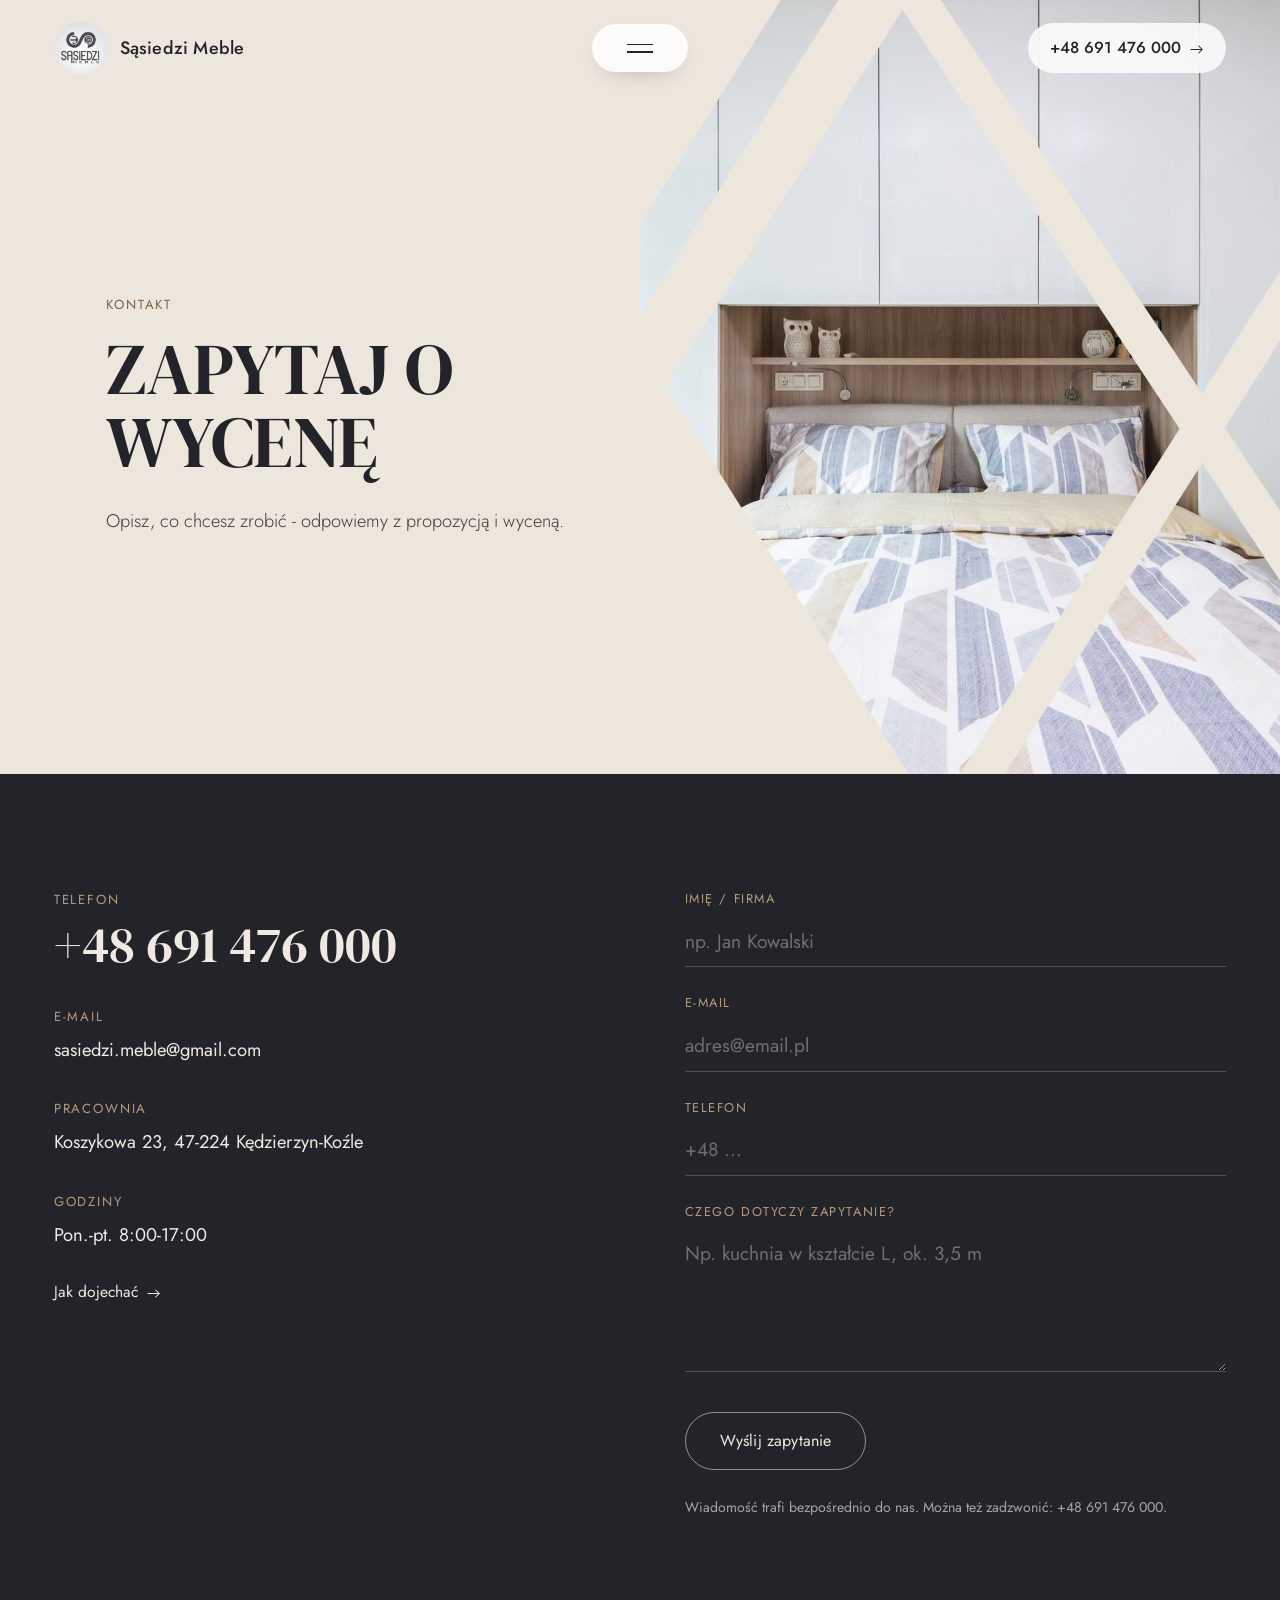
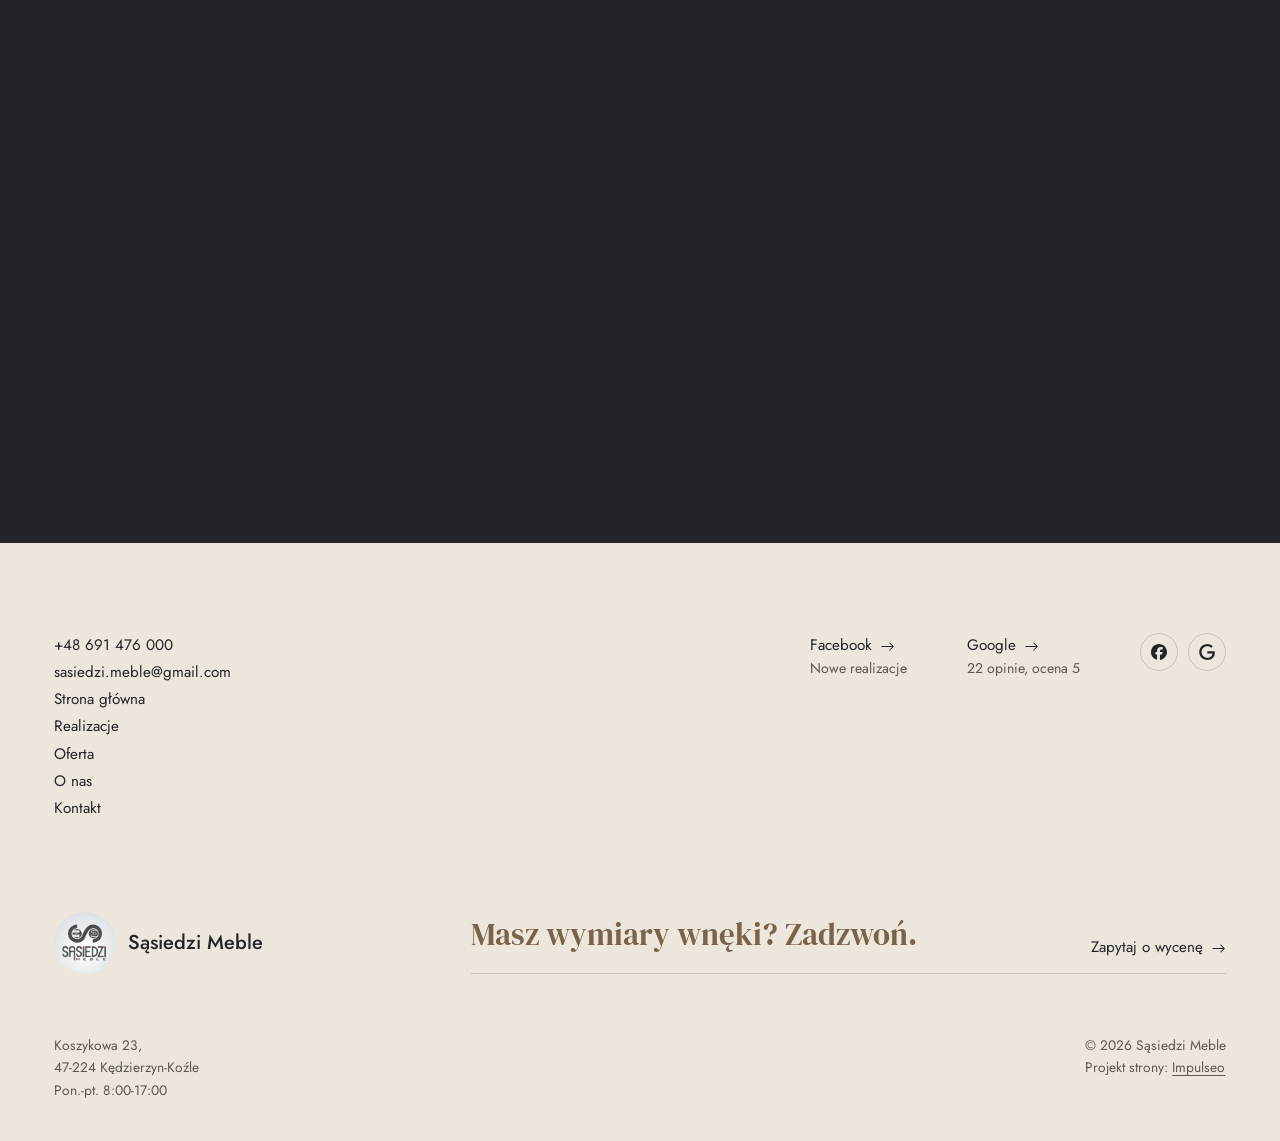
==== commit 0dc5845c: "[claude-edit][cmt:fb845355-26cf-4eb7-8e8d-f03f3ac543e8] Nowy wygląd w stylu klindworthroofing.com: b" ====
--- a/kontakt.html
+++ b/kontakt.html
@@ -19,99 +19,111 @@
 <meta name="twitter:card" content="summary_large_image">
 <link rel="preconnect" href="https://fonts.googleapis.com">
 <link rel="preconnect" href="https://fonts.gstatic.com" crossorigin>
-<link href="https://fonts.googleapis.com/css2?family=Lora:wght@500;600;700&family=Manrope:wght@400;500;600&display=swap" rel="stylesheet">
-<link rel="stylesheet" href="assets/styles.css?v=5ba7aedf">
+<link href="https://fonts.googleapis.com/css2?family=DM+Serif+Display&family=Jost:wght@300;400;500&display=swap" rel="stylesheet">
+<link rel="stylesheet" href="assets/styles.css?v=kl1">
+<meta name="theme-color" content="#ECE6DD">
 </head>
-<body>
+<body class="kl">
 
-<header class="nav">
-  <div class="wrap nav-inner">
-    <a class="brand brand-has-logo" href="index.html"><img class="brand-logo" src="img/logo.png" alt="Sąsiedzi Meble" width="679" height="679" decoding="async"></a>
-    <nav class="nav-links">
-      <a href="index.html">Strona główna</a>
-      <a href="realizacje.html">Realizacje</a>
-      <a href="oferta.html">Oferta</a>
-      <a href="o-nas.html">O nas</a>
-      <a href="kontakt.html" class="active" aria-current="page">Kontakt</a>
-      <a href="kontakt.html" class="btn btn-accent">Zapytaj o wycenę</a>
+<header class="kl-top">
+  <a class="kl-brand" href="index.html"><img class="brand-logo" src="img/logo.png" alt="Sąsiedzi Meble" width="679" height="679" decoding="async"><span>Sąsiedzi Meble</span></a>
+  <a class="kl-toptel" href="tel:+48691476000">+48 691 476 000 <svg class="kl-arr" viewBox="0 0 16 10" width="14" height="9" aria-hidden="true"><path d="M1 5h13M10 1l4 4-4 4" fill="none" stroke="currentColor" stroke-width="1.2" stroke-linecap="round" stroke-linejoin="round"/></svg></a>
+</header>
+<button class="kl-burger" type="button" aria-label="Menu" aria-expanded="false" aria-controls="kl-menu"><i></i><i></i></button>
+<div class="kl-menu" id="kl-menu" hidden>
+  <div class="kl-menu-in">
+    <nav class="kl-menu-nav">
+      <a href="index.html"><span>Strona główna</span></a>
+      <a href="realizacje.html"><span>Realizacje</span></a>
+      <a href="oferta.html"><span>Oferta</span></a>
+      <a href="o-nas.html"><span>O nas</span></a>
+      <a href="kontakt.html" class="active" aria-current="page"><span>Kontakt</span></a>
     </nav>
-    <button class="nav-toggle" aria-label="Menu"><span></span><span></span><span></span></button>
+    <div class="kl-menu-side">
+      <p class="kl-lbl">Kontakt</p>
+      <a href="tel:+48691476000">+48 691 476 000</a>
+      <a href="mailto:sasiedzi.meble@gmail.com">sasiedzi.meble@gmail.com</a>
+      <p>Koszykowa 23, 47-224 Kędzierzyn-Koźle</p>
+      <p>Pon.-pt. 8:00-17:00</p>
+      <a class="kl-pill kl-pill-light" href="kontakt.html">Zapytaj o wycenę</a>
+    </div>
   </div>
-</header>
+</div>
 
 <main>
-<section class="pagehead">
-  <img src="img/g14.jpg" alt="Sąsiedzi Meble - Zapytaj o wycenę" width="1600" height="1066" decoding="async">
-  <div class="wrap">
-    <span class="eyebrow">Kontakt</span>
-    <h1>Zapytaj o wycenę</h1>
-    <p>Odpowiemy na pytania i przygotujemy wycenę.</p>
+<section class="kl-hero kl-hero-sub">
+  <div class="kl-hero-copy">
+    <p class="kl-lbl">Kontakt</p>
+    <h1>Zapytaj o wycenę</h1>
+    <p class="kl-lead">Opisz, co chcesz zrobić - odpowiemy z propozycją i wyceną.</p>
+  </div>
+  <div class="kl-hero-art"><img src="img/g14.jpg" alt="Sąsiedzi Meble - szafa na wymiar" fetchpriority="high" width="1600" height="1068" decoding="async"></div>
+</section>
+
+<section class="kl-dark kl-contact">
+  <div class="kl-wrap kl-contact-in">
+    <div class="kl-contact-info reveal">
+      <p class="kl-lbl">Telefon</p>
+      <a class="kl-c-big" href="tel:+48691476000">+48 691 476 000</a>
+      <p class="kl-lbl">E-mail</p>
+      <a class="kl-c-mid" href="mailto:sasiedzi.meble@gmail.com">sasiedzi.meble@gmail.com</a>
+      <p class="kl-lbl">Pracownia</p>
+      <p class="kl-c-mid">Koszykowa 23, 47-224 Kędzierzyn-Koźle</p>
+      <p class="kl-lbl">Godziny</p>
+      <p class="kl-c-mid">Pon.-pt. 8:00-17:00</p>
+      <a class="kl-link kl-link-light" href="https://maps.google.com/?cid=7538419791917260537&amp;g_mp=Cidnb29nbGUubWFwcy5wbGFjZXMudjEuUGxhY2VzLlNlYXJjaFRleHQQAhgEIAA" target="_blank" rel="noopener">Jak dojechać <svg class="kl-arr" viewBox="0 0 16 10" width="14" height="9" aria-hidden="true"><path d="M1 5h13M10 1l4 4-4 4" fill="none" stroke="currentColor" stroke-width="1.2" stroke-linecap="round" stroke-linejoin="round"/></svg></a>
+    </div>
+    <form class="kl-form reveal" action="https://formsubmit.co/sasiedzi.meble@gmail.com" method="POST">
+      <input type="hidden" name="_subject" value="Zapytanie ze strony Sąsiedzi Meble">
+      <input type="hidden" name="_captcha" value="false">
+      <input type="hidden" name="_template" value="table">
+      <label><span>Imię / firma</span><input name="name" type="text" placeholder="np. Jan Kowalski" required></label>
+      <label><span>E-mail</span><input name="email" type="email" placeholder="adres@email.pl" required></label>
+      <label><span>Telefon</span><input name="phone" type="tel" placeholder="+48 ..."></label>
+      <label><span>Czego dotyczy zapytanie?</span><textarea name="message" rows="4" placeholder="Np. kuchnia w kształcie L, ok. 3,5 m" required></textarea></label>
+      <button type="submit" class="kl-pill kl-pill-light">Wyślij zapytanie</button>
+      <p class="kl-note">Wiadomość trafi bezpośrednio do nas. Można też zadzwonić: +48 691 476 000.</p>
+    </form>
   </div>
 </section>
-<section>
-  <div class="wrap contact-grid">
-    <div class="reveal">
-      <span class="eyebrow">Dane kontaktowe</span>
-      <h2 style="margin:var(--space-4) 0 var(--space-6)">Sąsiedzi Meble</h2>
-      <div class="info-list">
-        <div class="info-row"><div class="ic"><svg class="ico-tel" width="16" height="16" viewBox="0 0 24 24" fill="none" aria-hidden="true"><path d="M6.6 10.8a15.5 15.5 0 0 0 6.6 6.6l2.2-2.2a1 1 0 0 1 1-.24 11.4 11.4 0 0 0 3.6.58 1 1 0 0 1 1 1V20a1 1 0 0 1-1 1A17 17 0 0 1 3 4a1 1 0 0 1 1-1h3.5a1 1 0 0 1 1 1c0 1.25.2 2.46.58 3.6a1 1 0 0 1-.25 1l-2.23 2.2Z" fill="currentColor"/></svg></div><div><div class="lbl">Telefon</div><a class="val" href="tel:+48691476000">+48 691 476 000</a></div></div>
-        <div class="info-row"><div class="ic"><svg class="ico-mail" width="16" height="16" viewBox="0 0 24 24" fill="none" aria-hidden="true"><rect x="3.2" y="5.5" width="17.6" height="13" rx="1.6" stroke="currentColor" stroke-width="1.6"/><path d="M4 7l8 6 8-6" stroke="currentColor" stroke-width="1.6" stroke-linecap="round" stroke-linejoin="round"/></svg></div><div><div class="lbl">E-mail</div><a class="val" href="mailto:sasiedzi.meble@gmail.com">sasiedzi.meble@gmail.com</a></div></div>
-        <div class="info-row"><div class="ic"><svg class="ico-pin" width="16" height="16" viewBox="0 0 24 24" fill="none" aria-hidden="true"><path d="M12 21s7-6.1 7-11.5A7 7 0 0 0 5 9.5C5 14.9 12 21 12 21Z" stroke="currentColor" stroke-width="1.6" fill="none"/><circle cx="12" cy="9.5" r="2.4" fill="currentColor"/></svg></div><div><div class="lbl">Adres</div><div class="val">Koszykowa 23, 47-224 Kędzierzyn-Koźle, Polska</div></div></div>
-        <div class="info-row"><div class="ic"><svg class="ico-clock" width="16" height="16" viewBox="0 0 24 24" fill="none" aria-hidden="true"><circle cx="12" cy="12" r="8.2" stroke="currentColor" stroke-width="1.6"/><path d="M12 7.5V12l3.2 1.9" stroke="currentColor" stroke-width="1.6" stroke-linecap="round"/></svg></div><div><div class="lbl">Godziny</div><div class="val" style="font-weight:500">Pon.-pt. 8:00-17:00</div></div></div>
-      </div>
-    </div>
-    <div class="reveal">
-      <form class="form" action="https://formsubmit.co/sasiedzi.meble@gmail.com" method="POST">
-        <input type="hidden" name="_subject" value="Zapytanie ze strony Sąsiedzi Meble">
-        <input type="hidden" name="_captcha" value="false">
-        <input type="hidden" name="_template" value="table">
-        <div class="fld"><label for="name">Imię / firma</label><input id="name" name="name" type="text" placeholder="np. Jan Kowalski" required></div>
-        <div class="fld"><label for="email">E-mail</label><input id="email" name="email" type="email" placeholder="adres@email.pl" required></div>
-        <div class="fld"><label for="phone">Telefon</label><input id="phone" name="phone" type="tel" placeholder="+48 ..."></div>
-        <div class="fld"><label for="msg">Czego dotyczy zapytanie?</label><textarea id="msg" name="message" placeholder="Napisz krótko, w czym możemy pomóc" required></textarea></div>
-        <button type="submit" class="btn btn-accent" style="width:100%;justify-content:center">Wyślij zapytanie <span class="arr">→</span></button>
-        <p class="note">Wiadomość trafi bezpośrednio do nas. Można też zadzwonić: +48 691 476 000.</p>
-      </form>
-    </div>
-  </div>
-</section>
-<section style="padding-top:0">
-  <div class="wrap reveal">
+<section class="kl-beige kl-map">
+  <div class="kl-wrap reveal">
     <iframe class="map" title="Sąsiedzi Meble - Kędzierzyn-Koźle" src="https://maps.google.com/maps?q=50.3432645%2C18.1982047&z=15&output=embed" loading="lazy" referrerpolicy="no-referrer-when-downgrade"></iframe>
   </div>
 </section>
 </main>
 
-<footer>
-  <div class="wrap">
-    <div class="foot-grid">
-      <div class="foot-brand">
-        <div class="name">Sąsiedzi Meble</div>
-        <p>Najpierw pomiar i projekt, decyzja potem. Mebel powstaje pod Twoje wnętrze - ze skosem i krzywą ścianą włącznie.</p>
-      </div>
-      <div class="foot-col">
-        <h4>Nawigacja</h4>
+<footer class="kl-foot">
+  <div class="kl-wrap">
+    <div class="kl-foot-top">
+      <div class="kl-foot-links">
+        <a href="tel:+48691476000">+48 691 476 000</a>
+        <a href="mailto:sasiedzi.meble@gmail.com">sasiedzi.meble@gmail.com</a>
         <a href="index.html">Strona główna</a>
         <a href="realizacje.html">Realizacje</a>
         <a href="oferta.html">Oferta</a>
-        <a href="o-nas.html">O nas</a>
+        <a href="o-nas.html">O nas</a>
         <a href="kontakt.html">Kontakt</a>
       </div>
-      <div class="foot-col">
-        <h4>Kontakt</h4>
-        <a href="tel:+48691476000">+48 691 476 000</a>
-        <a href="mailto:sasiedzi.meble@gmail.com">sasiedzi.meble@gmail.com</a>
-        <p>Koszykowa 23, 47-224 Kędzierzyn-Koźle, Polska</p>
-        <a href="https://maps.google.com/?cid=7538419791917260537&g_mp=Cidnb29nbGUubWFwcy5wbGFjZXMudjEuUGxhY2VzLlNlYXJjaFRleHQQAhgEIAA" target="_blank" rel="noopener">Jak dojechać →</a>
-      <div class="foot-soc">
+      <div class="kl-foot-soc">
+        <div><a href="https://www.facebook.com/Sasiedzi.meble/" target="_blank" rel="noopener">Facebook <svg class="kl-arr" viewBox="0 0 16 10" width="14" height="9" aria-hidden="true"><path d="M1 5h13M10 1l4 4-4 4" fill="none" stroke="currentColor" stroke-width="1.2" stroke-linecap="round" stroke-linejoin="round"/></svg></a><span>Nowe realizacje</span></div>
+        <div><a href="https://maps.google.com/?cid=7538419791917260537&amp;g_mp=Cidnb29nbGUubWFwcy5wbGFjZXMudjEuUGxhY2VzLlNlYXJjaFRleHQQAhgEIAA" target="_blank" rel="noopener">Google <svg class="kl-arr" viewBox="0 0 16 10" width="14" height="9" aria-hidden="true"><path d="M1 5h13M10 1l4 4-4 4" fill="none" stroke="currentColor" stroke-width="1.2" stroke-linecap="round" stroke-linejoin="round"/></svg></a><span>22 opinie, ocena 5</span></div>
+        <div class="foot-soc">
         <a class="soc" href="https://www.facebook.com/Sasiedzi.meble/" target="_blank" rel="noopener" aria-label="Facebook - Sąsiedzi Meble"><svg viewBox="0 0 24 24" aria-hidden="true" focusable="false"><path d="M9.101 23.691v-7.98H6.627v-3.667h2.474v-1.58c0-4.085 1.848-5.978 5.858-5.978.401 0 .955.042 1.468.103a8.68 8.68 0 0 1 1.141.195v3.325a8.623 8.623 0 0 0-.653-.036 26.805 26.805 0 0 0-.733-.009c-.707 0-1.259.096-1.675.309a1.686 1.686 0 0 0-.679.622c-.258.42-.374.995-.374 1.752v1.297h3.919l-.386 2.103-.287 1.564h-3.246v8.245C19.396 23.238 24 18.179 24 12.044c0-6.627-5.373-12-12-12s-12 5.373-12 12c0 5.628 3.874 10.35 9.101 11.647Z" fill="currentColor"/></svg></a>
         <a class="soc" href="https://maps.google.com/?cid=7538419791917260537&g_mp=Cidnb29nbGUubWFwcy5wbGFjZXMudjEuUGxhY2VzLlNlYXJjaFRleHQQAhgEIAA" target="_blank" rel="noopener" aria-label="Google - Sąsiedzi Meble"><svg viewBox="0 0 24 24" aria-hidden="true" focusable="false"><path d="M12.48 10.92v3.28h7.84c-.24 1.84-.853 3.187-1.787 4.133-1.147 1.147-2.933 2.4-6.053 2.4-4.827 0-8.6-3.893-8.6-8.72s3.773-8.72 8.6-8.72c2.6 0 4.507 1.027 5.907 2.347l2.307-2.307C18.747 1.44 16.133 0 12.48 0 5.867 0 .307 5.387.307 12s5.56 12 12.173 12c3.573 0 6.267-1.173 8.373-3.36 2.16-2.16 2.84-5.213 2.84-7.667 0-.76-.053-1.467-.173-2.053H12.48z" fill="currentColor"/></svg></a>
-      </div>
+        </div>
       </div>
     </div>
-    <div class="foot-bot">
-      <span>© 2026 Sąsiedzi Meble</span>
-      <span>Projekt strony: <a class="foot-credit" href="https://impulseo.pl" target="_blank" rel="noopener">Impulseo</a></span>
+    <div class="kl-foot-mid">
+      <a class="kl-foot-brand" href="index.html"><img src="img/logo.png" alt="Sąsiedzi Meble" width="679" height="679" loading="lazy" decoding="async"><span>Sąsiedzi Meble</span></a>
+      <div class="kl-foot-cta">
+        <p class="kl-foot-big">Masz wymiary wnęki? Zadzwoń.</p>
+        <a href="kontakt.html">Zapytaj o wycenę <svg class="kl-arr" viewBox="0 0 16 10" width="14" height="9" aria-hidden="true"><path d="M1 5h13M10 1l4 4-4 4" fill="none" stroke="currentColor" stroke-width="1.2" stroke-linecap="round" stroke-linejoin="round"/></svg></a>
+      </div>
+    </div>
+    <div class="kl-foot-bot">
+      <p>Koszykowa 23,<br>47-224 Kędzierzyn-Koźle<br>Pon.-pt. 8:00-17:00</p>
+      <p>© 2026 Sąsiedzi Meble<br>Projekt strony: <a class="foot-credit" href="https://impulseo.pl" target="_blank" rel="noopener">Impulseo</a></p>
     </div>
   </div>
 </footer>
@@ -119,5 +131,6 @@
 <div class="demo-wazne" data-do="2026-10-12" data-cykl="3" hidden><svg class="dw-ico" width="13" height="13" viewBox="0 0 24 24" fill="none" aria-hidden="true"><circle cx="12" cy="12" r="8.6" stroke="currentColor" stroke-width="1.8"/><path d="M12 7.2V12l3.3 2" stroke="currentColor" stroke-width="1.8" stroke-linecap="round"/></svg><span class="dw-txt"></span></div>
 
 <script src="assets/main.js"></script>
+<script src="assets/kl.js"></script>
 </body>
 </html>
--- a/assets/styles.css
+++ b/assets/styles.css
@@ -1,1667 +1,308 @@
-/* ============================================================
-   STOLBASZ — premium, architektoniczny B2B fit-out
-   Jasna paleta, zero brązu. System wg premium-web-craft.
-   Projekt strony: Impulseo (impulseo.pl)
-   ============================================================ */
-
+/* Sąsiedzi Meble - skórka „beż i grafit" (wzorzec: klindworthroofing.com, 06.10.2026)
+   Beżowe tło, grafitowe sekcje, szeryf wersalikami w nagłówkach, przyciski-pigułki z obrysem,
+   zdjęcie w hero przycięte maską z ukośnych pasów. */
 :root{
-  /* PALETA — jasna, architektoniczna, chłodna */
-  --paper:#F3F1EC;          /* główne tło */
-  --paper-2:#E6E3DB;        /* sekcje alternatywne (chłodny jasny szary) */
-  --paper-3:#E6E3DB;        /* delikatne wypełnienia */
-  --ink:#23211E;            /* tekst główny — chłodny grafit */
-  --ink-soft:#43403A;       /* nagłówki drugorzędne */
-  --muted:#87837A;          /* tekst poboczny */
-  --line:rgba(35,33,30,.12);/* hairline */
-  --accent:#8A6B3C;         /* stonowany petrol-slate — jedyny akcent */
-  --accent-d:#6E5430;
-  --accent-soft:rgba(138,107,60,.10);
-  --dark:#23211E;           /* sekcje ciemne (stopka/CTA) */
-
-  /* HOVER ZDJĘĆ — JEDEN standard dla całego silnika (decyzja K. 04.08.2026, artefakt z wariantami).
-     AKTUALNE (K.+Szymon 09.08.2026, wybór z artefaktu 6 wariantów): zoom 1.05 przy 1.4s -
-     przy tak długim czasie mocniejszy kadr NIE skacze, tylko „oddycha". Poprzedni standard
-     (1.02 / .55s z 04.08) odbierany jako dynamiczny i szybki.
-     Spoczynek lekko przygaszony, ale TYLKO tam, gdzie jest mysz (@media hover:hover) —
-     na telefonie zdjęcia zostają w pełnej jasności. */
-  --img-zoom:1.05;                   /* K.+Szymon 09.08: wariant F z artefaktu porównawczego */
-  --img-rest:brightness(.95) saturate(.99);
-  --img-hot:brightness(1.06) saturate(1.05);
-  --img-dur:1.4s;                    /* K.+Szymon 09.08 (wariant F): powoli = elegancko */
-  --img-ease:cubic-bezier(.16,.84,.44,1);  /* miękki ogon, efekt „oddychania" */
-
-  /* ODSTĘPY — skala 4/8 */
-  --space-1:4px; --space-2:8px; --space-3:12px; --space-4:16px; --space-5:24px;
-  --space-6:32px; --space-7:48px; --space-8:64px; --space-9:96px; --space-10:128px;
-
-  /* TYPOGRAFIA — fluid clamp() (skala podbita 16.07.2026: większe, czytelniejsze litery — uwaga Adama) */
-  --text-sm:clamp(.9rem,.87rem + .12vw,1rem);
-  --text-base:clamp(1.08rem,1.04rem + .18vw,1.2rem);
-  --text-lg:clamp(1.24rem,1.15rem + .34vw,1.44rem);
-  --text-h3:clamp(1.34rem,1.22rem + .55vw,1.66rem);
-  --text-h2:clamp(2.1rem,1.66rem + 2.1vw,3.1rem);
-  --text-h1:clamp(2.9rem,2.1rem + 4vw,5.1rem);
-
-  /* PROMIENIE — architektoniczne, raczej ostre */
-  --r-sm:3px; --r-md:6px; --r-lg:10px;
-
-  /* RUCH */
-  --ease:cubic-bezier(.25,.46,.45,.94); --dur:.24s;
-
-  /* CIENIE — miękkie, warstwowe */
-  --sh-sm:0 1px 2px rgba(16,24,32,.04), 0 2px 8px rgba(16,24,32,.05);
-  --sh-md:0 2px 6px rgba(16,24,32,.05), 0 12px 28px -8px rgba(16,24,32,.12);
-  --sh-lg:0 6px 14px rgba(16,24,32,.07), 0 26px 56px -18px rgba(16,24,32,.22);
-
-  --hairline:1px solid var(--line);
-
-  --font-display:'Lora',serif;
-  --font-body:'Manrope',sans-serif;
+  --beige:#ECE6DD;--beige-2:#E2DACE;--ink:#232429;--ink-2:#2D2E34;
+  --cream:#EFE9E1;--cream-m:rgba(239,233,225,.66);
+  --tan:#B39C7E;--tan-d:#7A6347;--muted:#5C5852;--line:rgba(35,36,41,.18);--line-d:rgba(239,233,225,.22);
+  --accent:#7A6347;--accent-d:#5f4c35;--paper:#ECE6DD;
+  --serif:"DM Serif Display",Georgia,serif;--sans:"Jost",system-ui,-apple-system,sans-serif;
+  --ease:cubic-bezier(.16,.84,.44,1);--wrap:1320px;--pad:clamp(20px,4.2vw,60px);--nav-h:96px
 }
-
-*{box-sizing:border-box;margin:0;padding:0}
-html{scroll-behavior:smooth}
-body{
-  font-family:var(--font-body);
-  font-size:var(--text-base);
-  line-height:1.65;
-  color:var(--ink);
-  background:var(--paper);
-  -webkit-font-smoothing:antialiased;
-  text-rendering:optimizeLegibility;
-}
-img{max-width:100%;height:auto;display:block}  /* height:auto = width/height z atrybutów trzyma proporcje (TOP#12) */
+*,*::before,*::after{box-sizing:border-box}
+html{-webkit-text-size-adjust:100%;scroll-behavior:smooth}
+body{margin:0;background:var(--beige);color:var(--ink);font-family:var(--sans);font-weight:400;font-size:17px;line-height:1.6;-webkit-font-smoothing:antialiased}
+img{display:block;max-width:100%;height:auto}
 a{color:inherit;text-decoration:none}
-
-.wrap{width:min(92%,1180px);margin-inline:auto}
-section{padding-block:clamp(52px,6.5vw,96px)}
-
-h1,h2,h3{font-family:var(--font-display);font-weight:700;line-height:1.08;letter-spacing:-.02em;color:var(--ink)}
-h1{font-size:var(--text-h1);letter-spacing:-.035em}
-h2{font-size:var(--text-h2);letter-spacing:-.025em}
-h3{font-size:var(--text-h3)}
-/* MIARA — długość wiersza. WCAG 2.2 SC 1.4.8: max 80 znaków; Butterick: 45–90.
-   68ch daje realnie 72–78 znaków polskiego tekstu, czyli z zapasem pod granicą.
-   Wcześniej limit miał TYLKO <p> — <li>, <blockquote> i <dd> nie miały żadnego,
-   i to jedyny powód, dla którego 23 bloki na dwóch oddanych stronach jadą po
-   83–106 znaków w wierszu (pomiar 07.08.2026, bramka `miara`).
-   ⚠️ Listy i definicje ograniczamy TYLKO bez klasy: `ul`/`ol` z klasą to u nas
-   układ (siatki kafli, menu), a nie tekst ciągły — tam miarę wyznacza układ. */
-/* 60ch, nie 68ch (K. 10.08): po zmianie fontów na węższe kroje (DM Sans i spółka)
-   w 68ch mieściło się ~90 znaków - bramka pikselowa słusznie zgłaszała przekroczenie
-   granicy 80. Pomiar na żywej przeglądarce: 60ch = 90 znaków, 53ch = ~78 znaków, czyli normę WCAG 1.4.8. */
-:root{ --miara:53ch }
-p{max-width:min(100%,var(--miara))}
-blockquote,
-ul:not([class])>li, ol:not([class])>li,
-dl:not([class])>dd{max-width:min(100%,var(--miara))}
-
-/* ⚠️ Świadomie BEZ wyjątku `.tile p,.card p,.svc p{max-width:none}`, choć nasuwa się sam:
-   te akapity BYŁY już ograniczone (stare `p{max-width:65ch}`), więc „wyjątek" nie odblokowałby
-   niczego nowego — tylko ROZLUŹNIŁ stan sprzed zmiany na wszystkich demach naraz.
-   `figcaption` żadna z reguł wyżej nie dotyczy, więc też nie potrzebuje zwolnienia. */
-
-/* ŁAMANIE. `balance` wyrównuje długości wierszy w nagłówku, `pretty` pilnuje ostatniego
-   wiersza akapitu, żeby nie został w nim jeden wyraz. Obsługiwane od Chrome 117 /
-   Safari 17.5; starsze przeglądarki po prostu ignorują tę własność.
-   `text-wrap:pretty` nie występowało dotąd ANI RAZ w silniku ani w repo klientów. */
-h1,h2,h3,.lead,.lede{text-wrap:balance}
-p,li,blockquote,dd{text-wrap:pretty}
-
-.eyebrow{
-  font-family:var(--font-body);
-  font-size:var(--text-sm);
-  font-weight:600;
-  letter-spacing:.18em;
-  text-transform:uppercase;
-  color:var(--accent);
-  display:inline-flex;align-items:center;gap:var(--space-3);
-}
-/* flex:none + margin-top = kreska trzyma się PIERWSZEJ linii. Wcześniej align-items:center
-   centrowało ją względem całego bloku i przy zawinięciu (długi kicker typu
-   „…WNĘTRZ · LESZNO · OD 2019") druga linia lądowała z brzydkim wcięciem. */
-.eyebrow{align-items:flex-start}
-.eyebrow>*,.eyebrow{text-wrap:balance}   /* dlugi kicker lamal sie na sierote typu samo „2019" w drugiej linii */
-.eyebrow::before{content:"";width:28px;height:1px;background:var(--accent);display:inline-block;flex:none;margin-top:.62em}
-
-.muted{color:var(--muted)}
-.lead{font-size:var(--text-lg);line-height:1.55;color:var(--ink-soft);max-width:50ch}
-
-/* ---------- BUTTONS ---------- */
-.btn{
-  display:inline-flex;align-items:center;gap:var(--space-2);
-  font-weight:600;font-size:var(--text-sm);letter-spacing:.02em;
-  padding:var(--space-4) var(--space-6);
-  border-radius:var(--r-sm);
-  transition:transform var(--dur) var(--ease),box-shadow var(--dur) var(--ease),background var(--dur) var(--ease);
-  cursor:pointer;border:1px solid transparent;
-}
-.btn-accent{background:var(--accent);color:#fff;box-shadow:var(--sh-sm)}
-.btn-accent:hover{background:var(--accent-d);transform:translateY(-2px);box-shadow:var(--sh-md)}
-.btn-accent:active{transform:translateY(0);box-shadow:var(--sh-sm)}
-.btn-ghost{background:transparent;color:var(--ink);border-color:var(--line)}
-.btn-ghost:hover{border-color:var(--accent);color:var(--accent);transform:translateY(-2px)}
-.btn-light{background:#fff;color:var(--ink);box-shadow:var(--sh-sm)}
-.btn-light:hover{transform:translateY(-2px);box-shadow:var(--sh-md)}
-.btn .arr{transition:transform var(--dur) var(--ease)}
-.btn:hover .arr{transform:translateX(4px)}
-
-/* ---------- NAV ---------- */
-.nav{
-  position:sticky;top:0;z-index:50;
-  background:color-mix(in srgb,var(--paper) 88%,transparent);
-  backdrop-filter:saturate(140%) blur(10px);
-  border-bottom:var(--hairline);
-}
-.nav-inner{display:flex;align-items:center;justify-content:space-between;gap:var(--space-5);height:72px}
-/* ANTY-NACHODZENIE (K. 05.08.2026): długa nazwa firmy + przycisk z pełnym numerem nie mieściły się w pasku
-   i flex ściskał linki PONIŻEJ ich treści - "Kontakt" wchodził na ramkę "Zadzwoń +48 ...". Teraz ustępuje
-   nazwa marki (skrót wielokropkiem), a menu i przycisk nigdy się nie kurczą ani nie zachodzą na siebie. */
-.brand{display:flex;flex-direction:column;line-height:1;min-width:0;flex:0 1 auto}
-.brand .name{font-family:var(--font-display);font-weight:800;font-size:1.35rem;letter-spacing:.04em;white-space:nowrap;overflow:hidden;text-overflow:ellipsis}
-.brand .sub{font-size:.62rem;letter-spacing:.34em;text-transform:uppercase;color:var(--muted);margin-top:5px;white-space:nowrap;overflow:hidden;text-overflow:ellipsis}
-.nav-links{display:flex;align-items:center;gap:var(--space-6);flex:0 0 auto}
-.nav-links a{font-size:var(--text-sm);font-weight:500;color:var(--ink-soft);position:relative;padding-block:4px;white-space:nowrap;transition:color var(--dur) var(--ease)}
-.nav-links a::after{content:"";position:absolute;left:0;bottom:0;width:0;height:1.5px;background:var(--accent);transition:width var(--dur) var(--ease)}
-.nav-links a:hover,.nav-links a.active{color:var(--ink)}
-.nav-links a:hover::after,.nav-links a.active::after{width:100%}
-.nav-links .btn{padding:var(--space-2) var(--space-5)}
-/* przyciski w nav: właściwy kolor (przebij .nav-links a) + bez podkreślenia */
-.nav-links a.btn-accent{color:#fff}
-.nav-links a.btn-ghost,.nav-links a.btn-light{color:var(--ink)}
-/* CTA w pasku: NIE podkreślenie spod linków menu, ale ten sam przelatujący błysk,
-   co na wszystkich innych przyciskach (zgłoszenie K. 13.08.2026 - „na hero jest efekt
-   światła przechodzącego przez przycisk, na navbarze go nie ma, a mają być identyczne").
-   Reguła `.nav-links a::after` jest silniejsza od `.btn::after`, więc trzeba jej
-   geometrię wyzerować i wpisać połysk z nazwy - samo `display:none` gasiło efekt. */
-.nav-links a.btn::after{
-  display:block;content:"";position:absolute;inset:0;z-index:-1;pointer-events:none;
-  width:auto;height:auto;border-radius:inherit;   /* kasuje geometrię podkreślenia (width:0;height:1.5px) */
-  background:linear-gradient(100deg,transparent 32%,rgba(255,255,255,.20) 50%,transparent 68%);
-  translate:-120% 0}
-@media (prefers-reduced-motion:no-preference){
-  .nav-links a.btn:hover::after{translate:120% 0;transition:translate .75s var(--mt-ease,cubic-bezier(.16,.84,.44,1))}
-}
-.nav-toggle{display:none;background:none;border:none;cursor:pointer;flex-direction:column;gap:5px;padding:8px}
-.nav-toggle span{width:24px;height:2px;background:var(--ink);transition:var(--dur)}
-/* Ciasny zakres MIĘDZY menu mobilnym a pełnym pulpitem: zbijamy odstępy i nazwę marki,
-   żeby wszystko zmieściło się naturalnie, zanim w ogóle dojdzie do skracania wielokropkiem. */
-@media(max-width:1280px) and (min-width:921px){
-  .nav-links{gap:var(--space-4)}
-  .nav-links .btn{padding:var(--space-2) var(--space-4)}
-  .brand .name{font-size:1.15rem}
-}
-
-/* ---------- HERO (split) ---------- */
-.hero{position:relative;overflow:hidden;border-bottom:var(--hairline)}
-.hero-grid{display:grid;grid-template-columns:1.05fr .95fr;gap:clamp(24px,4vw,60px);align-items:center;
-  padding-block:clamp(36px,4.5vw,64px)}
-.hero-copy .eyebrow{margin-bottom:var(--space-5)}
-.hero-copy h1{margin-bottom:var(--space-5)}
-.hero-copy .lead{margin-bottom:var(--space-7)}
-.hero-actions{display:flex;flex-wrap:wrap;gap:var(--space-4)}
-.hero-art{position:relative;aspect-ratio:4/3;border-radius:var(--r-lg);overflow:hidden;box-shadow:var(--sh-lg)}
-.hero-art img{width:100%;height:100%;object-fit:cover}
-.hero-art::after{content:"";position:absolute;inset:0;background:linear-gradient(180deg,transparent 55%,rgba(18,24,28,.28))}
-.hero-badge{position:absolute;left:var(--space-5);bottom:var(--space-5);z-index:2;
-  background:rgba(252,252,251,.94);backdrop-filter:blur(4px);
-  border-radius:var(--r-md);padding:var(--space-4) var(--space-5);box-shadow:var(--sh-md);max-width:78%}
-.hero-badge strong{display:block;font-family:var(--font-display);font-size:1rem;letter-spacing:-.01em}
-.hero-badge span{font-size:var(--text-sm);color:var(--muted)}
-
-/* ---------- HERO duży / kinowy (strona główna) ---------- */
-.hero-cine{position:relative;min-height:clamp(560px,82vh,840px);min-height:clamp(560px,82svh,840px);display:flex;align-items:center;overflow:hidden;border-bottom:var(--hairline)}
-.hero-cine>img{position:absolute;inset:0;width:100%;height:100%;object-fit:cover;z-index:0}
-.hero-cine::after{content:"";position:absolute;inset:0;z-index:1;
-  background:linear-gradient(95deg,rgba(13,18,23,.86) 0%,rgba(13,18,23,.64) 32%,rgba(13,18,23,.24) 62%,rgba(13,18,23,.04) 100%)}
-.hero-cine .wrap{position:relative;z-index:2;padding-block:var(--space-8)}
-.hero-cine .hero-copy{max-width:660px}
-.hero-cine .eyebrow{color:#fff;margin-bottom:var(--space-5)}
-.hero-cine .eyebrow::before{background:#fff}
-.hero-cine h1{color:#fff;margin-bottom:var(--space-5);font-size:clamp(2.9rem,2rem + 4.4vw,5.2rem);text-wrap:balance}
-.hero-cine .lead{color:rgba(255,255,255,.92);max-width:48ch;margin-bottom:var(--space-7)}
-.hero-cine .hero-actions{display:flex;flex-wrap:wrap;gap:var(--space-4)}
-/* NISKIE OKNO (laptop z dokiem i paskami przeglądarki ma ~700-780 px wysokości widoku):
-   H1 do 5.2rem + długi lead nie mieściły się i przyciski wypadały POD krawędź ekranu -
-   klient widział stronę bez ani jednego CTA. Skalujemy w dół, zamiast przycinać treść. */
-@media(min-width:821px) and (max-height:820px){
-  .hero-cine{min-height:clamp(520px,94svh,780px)}
-  .hero-cine .wrap{padding-block:var(--space-6)}
-  .hero-cine h1{font-size:clamp(2.2rem,1.5rem + 2.6vw,3.6rem);margin-bottom:var(--space-4)}
-  .hero-cine .eyebrow{margin-bottom:var(--space-4)}
-  .hero-cine .lead{margin-bottom:var(--space-5);max-width:44ch}
-}
-@media(max-width:680px){
-  .hero-cine{min-height:clamp(520px,76vh,640px);min-height:clamp(520px,76svh,640px);align-items:flex-end}
-  .hero-cine::after{background:linear-gradient(0deg,rgba(13,18,23,.9) 6%,rgba(13,18,23,.45) 55%,rgba(13,18,23,.25) 100%)}
-  .hero-cine .wrap{padding-bottom:var(--space-9)}
-  /* TELEFON (~90% oglądających): lead potrafił zająć 8 linii i zepchnąć CTA poza pierwszy ekran.
-     Zwężamy interlinię i skalę - treści nie ucinamy, bo to ona sprzedaje. */
-  .hero-cine .lead{font-size:.98rem;line-height:1.5;margin-bottom:var(--space-5)}
-  .hero-cine .eyebrow{font-size:.72rem;letter-spacing:.13em;margin-bottom:var(--space-4)}
-  .hero-cine .eyebrow::before{width:20px}
-  .hero-cine h1{margin-bottom:var(--space-4)}
-}
-
-/* full-bleed hero variant (podstrony) */
-.pagehead{position:relative;min-height:46vh;min-height:46svh;display:flex;align-items:flex-end;overflow:hidden;border-bottom:var(--hairline)}
-.pagehead img{position:absolute;inset:0;width:100%;height:100%;object-fit:cover}
-/* 10.08.2026 (decyzja K.): mocniejsze przyciemnienie + cień pod tekstem. Bramka mierzyła na
-   nagłówkach podstron 3,38-3,43:1 przy wymaganych 4,5 — jasne zdjęcie (hala, śnieg, niebo)
-   podchodziło pod biały tekst. Zdjęcia klientów są różne, więc kontrast musi dawać WARSTWA,
-   a nie szczęśliwy dobór kadru. */
-.pagehead::after{content:"";position:absolute;inset:0;background:linear-gradient(180deg,rgba(18,24,28,.40),rgba(18,24,28,.76))}
-.pagehead .wrap{position:relative;z-index:2;padding-block:var(--space-9);color:#fff}
-.pagehead h1{color:#fff;max-width:18ch;text-shadow:0 2px 16px rgba(0,0,0,.55)}
-.pagehead .eyebrow{color:#fff}
-.pagehead .eyebrow::before{background:#fff}
-.pagehead p{color:rgba(255,255,255,.92);margin-top:var(--space-4);max-width:54ch;text-shadow:0 1px 12px rgba(0,0,0,.5)}
-
-/* ---------- STRIP (pasek skrótów / liczby) ---------- */
-.strip{background:var(--dark);color:#fff}
-/* PASEK HASEŁ — standard 04.08.2026 (decyzja K.): 5 haseł w JEDNYM rzędzie, tekst WYŚRODKOWANY,
-   węższe marginesy boczne niż reszta strony (pasek ma iść szerzej), równe wysokości kolumn. */
-.strip .wrap{width:min(96%,1440px);display:grid;grid-template-columns:repeat(5,1fr);
-  gap:var(--space-5);padding-block:var(--space-7);align-items:stretch}
-.strip .item .k{font-family:var(--font-display);font-size:clamp(1.05rem,.82rem + .85vw,1.55rem);
-  font-weight:800;letter-spacing:-.02em;color:#fff;line-height:1.18;text-wrap:balance}
-.strip .item .v{font-size:var(--text-sm);color:rgba(255,255,255,.66);margin-top:var(--space-2);line-height:1.4}
-.strip .item{border-left:2px solid var(--accent);padding-inline:var(--space-4);
-  text-align:center;display:flex;flex-direction:column;justify-content:center}
-/* liczba kolumn = liczba haseł, żeby ostatnie nie zostawało samo w drugim rzędzie.
-   Klasę n-N nadaje multipage.py; domyślnie (bez klasy) pasek jest 5-kolumnowy. */
-.strip.n-2 .wrap{grid-template-columns:repeat(2,1fr)}
-.strip.n-3 .wrap{grid-template-columns:repeat(3,1fr)}
-.strip.n-4 .wrap{grid-template-columns:repeat(4,1fr);gap:var(--space-6)}
-.strip.n-4 .item .k{font-size:clamp(1.3rem,1rem + 1.1vw,2rem)}
-.strip.n-6 .wrap{grid-template-columns:repeat(6,1fr);gap:var(--space-4)}
-.strip.n-6 .item .k{font-size:clamp(.98rem,.8rem + .7vw,1.35rem)}
-/* równe łamanie: zamiast "długa linia + jedno słowo" obie linie zbliżonej długości */
-.strip .item .k{text-wrap:balance}
-
-/* ---------- SECTION HEAD ---------- */
-.head{max-width:48rem;margin-bottom:var(--space-8)}
-.head.center{margin-inline:auto;text-align:center}
-.head .eyebrow{margin-bottom:var(--space-4)}
-.head h2{margin-bottom:var(--space-4)}
-.head p{color:var(--muted);font-size:var(--text-lg);line-height:1.55}
-.head.center p{margin-inline:auto}
-
-/* ---------- INTRO SPLIT ---------- */
-.split{display:grid;grid-template-columns:.92fr 1.08fr;gap:clamp(28px,5vw,80px);align-items:center}
-.split.rev{grid-template-columns:1.08fr .92fr}
-.split.rev .split-art{order:-1}
-.split-art{position:relative;aspect-ratio:5/4;border-radius:var(--r-lg);overflow:hidden;box-shadow:var(--sh-lg)}
-.split-art img{width:100%;height:100%;object-fit:cover}
-.split-copy h2{margin-bottom:var(--space-5)}
-.split-copy p+p{margin-top:var(--space-4)}
-.split-copy .btn{margin-top:var(--space-6)}
-
-/* ---------- SERVICES (zakres) ---------- */
-.svc-grid{display:grid;grid-template-columns:repeat(auto-fit,minmax(280px,1fr));gap:var(--space-5)}
-.svc{background:#fff;border:var(--hairline);border-radius:var(--r-md);padding:var(--space-7) var(--space-6);
-  transition:transform var(--dur) var(--ease),box-shadow var(--dur) var(--ease),border-color var(--dur) var(--ease);
-  position:relative;overflow:hidden}
-.svc::before{content:"";position:absolute;left:0;top:0;width:3px;height:0;background:var(--accent);transition:height var(--dur) var(--ease)}
-.svc:hover{transform:translateY(-4px);box-shadow:var(--sh-md);border-color:transparent}
-.svc:hover::before{height:100%}
-.svc .ic{font-family:var(--font-display);font-size:.8rem;font-weight:700;letter-spacing:.12em;color:var(--accent);margin-bottom:var(--space-4)}
-.svc h3{margin-bottom:var(--space-3);font-size:1.22rem}
-.svc p{color:var(--muted);font-size:var(--text-base);line-height:1.6}
-
-/* big detailed service rows */
-.svc-row{display:grid;grid-template-columns:.8fr 1.2fr;gap:clamp(20px,4vw,60px);align-items:center;padding-block:var(--space-8)}
-.svc-row+.svc-row{border-top:var(--hairline)}
-.svc-row.rev{grid-template-columns:1.2fr .8fr}
-/* Naprzemienny układ wierszy oferty: co drugi wiersz ma zdjęcie po PRAWEJ.
-   Było `order:-1` — martwy kod, bo zdjęcie i tak jest pierwszym dzieckiem w HTML,
-   więc wszystkie wiersze wyglądały identycznie (zdjęcie zawsze z lewej), a `rev`
-   zmieniało tylko szerokość kolumn. Znalezione 29.07.2026 przy różnicowaniu kierunków
-   animacji (pomiar pozycji: art.mid 390/502 przy row.mid 756 — zawsze lewa strona). */
-.svc-row.rev .svc-row-art{order:2}
-.svc-row-art{aspect-ratio:4/3;border-radius:var(--r-md);overflow:hidden;box-shadow:var(--sh-md)}
-.svc-row-art img{width:100%;height:100%;object-fit:cover}
-.svc-row h3{font-size:1.5rem;margin-bottom:var(--space-4)}
-.svc-row .num{font-family:var(--font-display);font-size:.85rem;font-weight:700;letter-spacing:.14em;color:var(--accent);display:block;margin-bottom:var(--space-3)}
-.svc-row ul{list-style:none;margin-top:var(--space-4);display:flex;flex-direction:column;gap:var(--space-2)}
-.svc-row li{position:relative;padding-left:var(--space-5);color:var(--muted);font-size:var(--text-base)}
-.svc-row li::before{content:"";position:absolute;left:0;top:.62em;width:8px;height:1px;background:var(--accent)}
-
-/* ---------- GALLERY (realizacje) ---------- */
-.gallery{display:grid;grid-template-columns:repeat(12,1fr);gap:var(--space-4);grid-auto-rows:200px}
-/* GALERIA MASONRY — pionowe zdjęcia (portrety beauty/wellness) bez przycinania: kolumny, height auto */
-.gallery-masonry{column-count:3;column-gap:var(--space-4)}
-@media(max-width:900px){.gallery-masonry{column-count:2}}
-@media(max-width:560px){.gallery-masonry{column-count:1}}
-.gallery-masonry .m-tile{break-inside:avoid;margin:0 0 var(--space-4);padding:0;position:relative;overflow:hidden;border-radius:var(--r-md);border:1px solid var(--line)}
-.gallery-masonry .m-tile img{width:100%;height:auto;display:block}
-.gallery-masonry .m-tile .cap{position:absolute;left:0;right:0;bottom:0;padding:var(--space-4);color:#fff;background:linear-gradient(0deg,rgba(0,0,0,.55),transparent);font-size:var(--text-sm)}
-.gallery-masonry .m-tile .cap small{display:block;font-weight:400;opacity:.78;letter-spacing:.04em;text-transform:uppercase;font-size:.66rem;margin-top:3px}
-.tile{position:relative;overflow:hidden;border-radius:var(--r-md);box-shadow:var(--sh-sm);
-  transition:transform var(--dur) var(--ease),box-shadow var(--dur) var(--ease)}
-.tile img{width:100%;height:100%;object-fit:cover;
-  transition:transform var(--img-dur) var(--img-ease),filter var(--img-dur) var(--img-ease)}
-.tile:hover{box-shadow:var(--sh-md)}
-.tile .cap{position:absolute;left:0;right:0;bottom:0;padding:var(--space-5) var(--space-4) var(--space-4);
-  /* mocniejszy spad + cien pod tekstem: na JASNYCH zdjeciach klienta (biale fronty, sciany)
-     slaby gradient dawal kontrast ~1.5:1 zamiast wymaganych 3.6:1 (bramka wygladu, 10.08.2026) */
-  background:linear-gradient(transparent 10%,rgba(18,24,28,.55) 40%,rgba(18,24,28,.88) 68%,rgba(18,24,28,.99));color:#fff;
-  text-shadow:0 1px 2px rgba(0,0,0,.85),0 2px 10px rgba(0,0,0,.55);
-  font-size:var(--text-sm);font-weight:600;letter-spacing:.01em;
-  opacity:0;transform:translateY(8px);transition:var(--dur) var(--ease)}
-.tile:hover .cap{opacity:1;transform:translateY(0)}
-.tile .cap small{display:block;font-weight:400;opacity:.78;letter-spacing:.04em;text-transform:uppercase;font-size:.66rem;margin-top:3px}
-/* bento spans */
-.t-wide{grid-column:span 6}
-.t-tall{grid-column:span 6;grid-row:span 2}
-.t-std{grid-column:span 6}
-.t-third{grid-column:span 4}
-.t-two3{grid-column:span 8}
-
-/* ---------- TRUST / WIARYGODNOŚĆ ---------- */
-.trust{background:var(--paper-2)}
-.trust-grid{display:grid;grid-template-columns:repeat(auto-fit,minmax(240px,1fr));gap:var(--space-5);margin-top:var(--space-7)}
-.trust-card{background:#fff;border-radius:var(--r-md);padding:var(--space-7) var(--space-6);box-shadow:var(--sh-sm);border-top:3px solid var(--accent)}
-.trust-card .big{font-family:var(--font-display);font-size:clamp(1.8rem,1.3rem + 1.6vw,2.6rem);font-weight:800;letter-spacing:-.02em;color:var(--ink);line-height:1}
-.trust-card h3{font-size:1.12rem;margin:var(--space-3) 0 var(--space-2)}
-.trust-card p{color:var(--muted);font-size:var(--text-base);line-height:1.55}
-
-/* ---------- CTA band ---------- */
-.cta{background:var(--dark);color:#fff;position:relative;overflow:hidden}
-/* telefon w CTA: na ciemnym tle biały (domyślnie), rodziny z JASNYM tłem CTA
-   nadpisują to u siebie - wcześniej kolor siedział w stylu inline i wygrywał z rodziną. */
-.cta .btn-ghost-cta{color:#fff;border-color:rgba(255,255,255,.3)}
-.cta .wrap{display:grid;grid-template-columns:1.4fr .6fr;gap:var(--space-7);align-items:center;position:relative;z-index:2}
-.cta h2{color:#fff;max-width:20ch}
-.cta p{color:rgba(255,255,255,.74);margin-top:var(--space-4)}
-.cta-actions{display:flex;flex-direction:column;gap:var(--space-3);align-items:flex-start}
-.cta::before{content:"";position:absolute;right:-80px;top:-80px;width:360px;height:360px;border-radius:50%;
-  background:radial-gradient(circle,var(--accent-soft),transparent 70%)}
-
-/* ---------- CONTACT ---------- */
-.contact-grid{display:grid;grid-template-columns:.85fr 1.15fr;gap:clamp(28px,4vw,56px);align-items:start}
-.info-list{display:flex;flex-direction:column;gap:var(--space-2)}
-.info-row{display:flex;gap:var(--space-4);align-items:flex-start;padding-block:var(--space-4);border-bottom:var(--hairline)}
-.info-row .ic{flex:none;width:42px;height:42px;display:grid;place-items:center;border-radius:50%;
-  background:var(--accent-soft);color:var(--accent);font-size:1.05rem}
-.info-row .lbl{font-size:.72rem;letter-spacing:.14em;text-transform:uppercase;color:var(--muted)}
-.info-row .val{font-weight:600;font-size:var(--text-base);margin-top:2px}
-.info-row a.val:hover{color:var(--accent)}
-.map{border:none;border-radius:var(--r-lg);box-shadow:var(--sh-md);width:100%;height:100%;min-height:380px;filter:grayscale(.2) contrast(1.02)}
-.form{background:#fff;border:var(--hairline);border-radius:var(--r-lg);padding:clamp(24px,3vw,40px);box-shadow:var(--sh-sm)}
-.form .fld{margin-bottom:var(--space-5)}
-.form label{display:block;font-size:var(--text-sm);font-weight:600;margin-bottom:var(--space-2)}
-.form input,.form textarea{width:100%;font-family:inherit;font-size:var(--text-base);color:var(--ink);
-  padding:var(--space-4);border:var(--hairline);border-radius:var(--r-sm);background:var(--paper);transition:border-color var(--dur)}
-.form input:focus,.form textarea:focus{outline:none;border-color:var(--accent);background:#fff}
-.form textarea{resize:vertical;min-height:120px}
-.form .note{font-size:var(--text-sm);color:var(--muted);margin-top:var(--space-3)}
-
-/* ---------- FOOTER ---------- */
-footer{background:var(--dark);color:#fff;padding-block:var(--space-9) var(--space-6)}
-.foot-grid{display:grid;grid-template-columns:1.4fr 1fr 1fr;gap:var(--space-7);margin-bottom:var(--space-8)}
-.foot-brand .name{font-family:var(--font-display);font-weight:800;font-size:1.4rem;letter-spacing:.04em}
-.foot-brand p{color:rgba(255,255,255,.62);margin-top:var(--space-4);font-size:var(--text-base);max-width:38ch}
-.foot-col h4{font-size:.74rem;letter-spacing:.16em;text-transform:uppercase;color:rgba(255,255,255,.5);margin-bottom:var(--space-4)}
-.foot-col a,.foot-col p{display:block;color:rgba(255,255,255,.82);font-size:var(--text-base);margin-bottom:var(--space-3)}
-.foot-col a:hover{color:#fff}
-.foot-bot{border-top:1px solid rgba(255,255,255,.12);padding-top:var(--space-5);display:flex;justify-content:space-between;flex-wrap:wrap;gap:var(--space-3);
-  font-size:var(--text-sm);color:rgba(255,255,255,.55)}
-.foot-bot a:hover{color:#fff}
-/* Podpis w stopce = klikalny link do impulseo.pl (31.07.2026). Ma być WIDOCZNIE klikalny,
-   ale nie krzyczeć - stąd sam kolor jaśniejszy + delikatne podkreślenie na najeździe. */
-.foot-bot a.foot-credit{color:rgba(255,255,255,.78);text-decoration:none;border-bottom:1px solid rgba(255,255,255,.28)}
-.foot-bot a.foot-credit:hover{color:#fff;border-bottom-color:#fff}
-
-/* ---------- REVEAL ---------- */
-.reveal{opacity:0;transform:translateY(22px);transition:opacity .6s var(--ease),transform .6s var(--ease)}
+h1,h2,h3{font-family:var(--serif);font-weight:400;margin:0;line-height:1.02}
+p{margin:0}
+button{font:inherit;cursor:pointer}
+.kl-wrap{max-width:var(--wrap);margin:0 auto;padding:0 var(--pad)}
+.kl-dark{background:var(--ink);color:var(--cream)}
+.kl-beige{background:var(--beige);color:var(--ink)}
+.kl-center{text-align:center;margin-top:clamp(40px,5vw,70px)}
+.kl-lbl{font-size:.82rem;letter-spacing:.14em;text-transform:uppercase;color:var(--tan-d);font-weight:400;margin:0 0 18px}
+.kl-dark .kl-lbl{color:var(--tan)}
+.kl-arr{display:inline-block;vertical-align:middle;margin-left:4px;transition:transform .35s var(--ease)}
+a:hover .kl-arr{transform:translateX(4px)}
+
+/* przyciski-pigułki */
+.kl-pill{display:inline-flex;align-items:center;justify-content:center;gap:8px;padding:15px 34px;border:1px solid currentColor;border-radius:999px;font-size:1rem;letter-spacing:.01em;background:transparent;color:var(--ink);transition:background .35s var(--ease),color .35s var(--ease),border-color .35s}
+.kl-pill:hover{background:var(--ink);color:var(--cream);border-color:var(--ink)}
+.kl-pill-light{color:var(--cream);border-color:rgba(239,233,225,.55)}
+.kl-pill-light:hover{background:var(--cream);color:var(--ink);border-color:var(--cream)}
+.kl-link{font-size:.98rem;border-bottom:1px solid transparent;padding-bottom:2px}
+.kl-link:hover{border-color:currentColor}
+.kl-link-light{color:var(--cream)}
+
+/* ---------- NAGŁÓWEK ---------- */
+.kl-top{position:absolute;top:0;left:0;right:0;z-index:40;display:flex;align-items:center;justify-content:space-between;padding:26px var(--pad);height:var(--nav-h)}
+.kl-brand{display:flex;align-items:center;gap:12px;font-size:1.12rem;font-weight:500;letter-spacing:.01em}
+.kl-brand img{width:54px;height:54px;border-radius:50%}
+.kl-toptel{font-size:1rem;font-weight:500;padding:12px 22px;border-radius:999px;background:rgba(255,255,255,.82);backdrop-filter:blur(10px);-webkit-backdrop-filter:blur(10px);transition:background .3s}
+.kl-toptel:hover{background:#fff}
+.kl-burger{position:fixed;top:24px;left:50%;transform:translateX(-50%);z-index:120;width:96px;height:48px;border-radius:999px;border:0;background:rgba(255,255,255,.82);backdrop-filter:blur(10px);-webkit-backdrop-filter:blur(10px);display:flex;flex-direction:column;align-items:center;justify-content:center;gap:6px;box-shadow:0 8px 24px -14px rgba(0,0,0,.35);transition:background .3s}
+.kl-burger i{display:block;width:26px;height:1.5px;background:var(--ink);transition:transform .4s var(--ease)}
+.kl-burger:hover{background:#fff}
+.kl-burger[aria-expanded="true"] i:first-child{transform:translateY(3.75px) rotate(45deg)}
+.kl-burger[aria-expanded="true"] i:last-child{transform:translateY(-3.75px) rotate(-45deg)}
+.kl-menu{position:fixed;inset:0;z-index:110;background:var(--ink);color:var(--cream);overflow:auto;opacity:0;transition:opacity .45s var(--ease)}
+.kl-menu.open{opacity:1}
+.kl-menu[hidden]{display:none}
+.kl-menu-in{min-height:100%;max-width:var(--wrap);margin:0 auto;padding:130px var(--pad) 60px;display:grid;grid-template-columns:1.4fr 1fr;gap:60px;align-items:end}
+.kl-menu-nav{display:flex;flex-direction:column;gap:4px}
+.kl-menu-nav a{font-family:var(--serif);text-transform:uppercase;font-size:clamp(2.2rem,5vw,4.4rem);line-height:1.1;white-space:nowrap;color:var(--cream);transition:color .3s,padding .4s var(--ease)}
+.kl-menu-nav a:hover,.kl-menu-nav a.active{color:var(--tan);padding-left:14px}
+.kl-menu-side{display:flex;flex-direction:column;gap:8px;color:var(--cream-m)}
+.kl-menu-side a:not(.kl-pill){color:var(--cream);font-size:1.1rem}
+.kl-menu-side .kl-pill{margin-top:22px;align-self:flex-start}
+
+/* ---------- HERO ---------- */
+.kl-hero{position:relative;display:grid;grid-template-columns:1fr 1fr;min-height:100vh;min-height:100svh;background:var(--beige);overflow:hidden}
+.kl-hero-copy{align-self:center;padding:calc(var(--nav-h) + 30px) 0 70px clamp(20px,8.3vw,120px);max-width:640px;position:relative;z-index:2}
+.kl-hero h1{text-transform:uppercase;font-size:clamp(3rem,6.2vw,6rem);letter-spacing:-.005em;margin:0 0 26px}
+.kl-lead{font-size:1.14rem;line-height:1.65;color:#3b3a38;max-width:34em;font-weight:300}
+.kl-hero-act{display:flex;flex-wrap:wrap;align-items:center;gap:20px 30px;margin-top:34px}
+.kl-hero-g{margin-top:34px;font-size:.92rem;color:var(--muted)}
+.kl-hero-art{position:relative;height:100%;min-height:520px}
+.kl-hero-art img{position:absolute;inset:0;width:100%;height:100%;object-fit:cover;
+  -webkit-mask:url(../img/hero-maska.svg) center/100% 100% no-repeat;mask:url(../img/hero-maska.svg) center/100% 100% no-repeat}
+.kl-hero-sub{min-height:86vh;min-height:86svh}
+.kl-hero-sub h1{font-size:clamp(2.8rem,5.6vw,5.4rem)}
+.brandmark{display:block}
+/* main.js dzieli nagłówek na linie (<span class="mt-line"><i>) - każda linia w osobnym wierszu, bez kursywy */
+.mt-line{display:block}
+.mt-line i,.mt-w{font-style:normal}
+
+/* znaczek Google (z oryginału) */
+.g-badge{display:inline-flex;align-items:center;gap:8px;font-size:.92rem}
+.g-badge .gb-ocena{font-weight:500}
+.g-badge .gb-stars{color:#b9b2a7}
+.kl-dark .g-badge .gb-stars{color:rgba(255,255,255,.4)}
+
+/* ---------- CO ROBIMY ---------- */
+.kl-what{padding:clamp(80px,10vw,150px) 0 clamp(80px,9vw,130px)}
+.kl-what-top{display:grid;grid-template-columns:1fr 2.2fr;gap:40px;align-items:start}
+.kl-vert{justify-self:end;writing-mode:vertical-rl;transform:rotate(180deg);text-transform:uppercase;letter-spacing:.16em;font-size:.82rem;color:var(--tan)}
+.kl-what-txt{font-size:clamp(1.15rem,1.6vw,1.45rem);line-height:1.6;font-weight:300;max-width:36em}
+.kl-what-pics{display:grid;grid-template-columns:1.45fr .3fr .85fr;margin-top:clamp(60px,7vw,100px);align-items:start}
+.kl-what-a{grid-column:1;display:block}
+.kl-what-b{grid-column:3;display:block}
+.kl-what-pics img{width:100%;aspect-ratio:3/2;object-fit:cover}
+.kl-what-b img{aspect-ratio:4/3}
+.kl-cap{display:block;margin-top:18px;font-size:.98rem}
+.kl-sub{display:block;font-size:.9rem;color:var(--cream-m)}
+
+/* ---------- REALIZACJE ---------- */
+.kl-work{padding:clamp(40px,5vw,70px) 0 clamp(90px,10vw,150px)}
+.kl-giant{text-transform:uppercase;font-size:clamp(3.6rem,10.4vw,10.5rem);line-height:.9;letter-spacing:-.01em;color:var(--cream)}
+.kl-giant-r{text-align:right}
+.kl-work-top{display:grid;grid-template-columns:1fr 1fr;gap:40px;align-items:center}
+.kl-work-hero img{width:100%;aspect-ratio:16/10;object-fit:cover}
+.kl-work-grid{display:grid;grid-template-columns:1fr 1fr;gap:clamp(24px,3vw,48px);margin-top:clamp(50px,6vw,90px)}
+.kl-proj{position:relative;display:block;overflow:hidden}
+.kl-proj:nth-child(even){margin-top:clamp(40px,8vw,120px)}
+.kl-proj img{width:100%;aspect-ratio:4/3;object-fit:cover;transition:transform 1.2s var(--ease)}
+.kl-proj:hover img{transform:scale(1.04)}
+.kl-proj span{position:absolute;left:clamp(20px,3vw,40px);top:clamp(20px,3vw,36px);font-family:var(--serif);text-transform:uppercase;font-size:clamp(1.8rem,3.4vw,3.2rem);color:#fff;text-shadow:0 2px 22px rgba(0,0,0,.45)}
+.kl-proj::after{content:"";position:absolute;inset:0;background:linear-gradient(180deg,rgba(0,0,0,.38),rgba(0,0,0,0) 45%);pointer-events:none}
+.kl-proj span{z-index:1}
+
+/* ---------- USŁUGI (slider) ---------- */
+.kl-services{padding:clamp(90px,10vw,150px) 0}
+.kl-h2c{text-align:center;font-size:clamp(1.9rem,3.2vw,2.9rem);line-height:1.18;max-width:17em;margin:0 auto clamp(46px,5vw,70px)}
+.kl-sl-wrap{position:relative;display:flex;gap:24px;align-items:flex-start}
+.kl-sl{display:flex;gap:clamp(20px,4vw,64px);overflow-x:auto;scroll-snap-type:x mandatory;scroll-behavior:smooth;scrollbar-width:none;flex:1;min-width:0}
+.kl-sl::-webkit-scrollbar{display:none}
+.kl-svc{flex:0 0 calc((100% - 2*clamp(20px,4vw,64px))/2.3);scroll-snap-align:start;display:block}
+.kl-svc-img{overflow:hidden}
+.kl-svc img{width:100%;aspect-ratio:16/9.4;object-fit:cover;transition:transform 1.2s var(--ease)}
+.kl-svc:hover img{transform:scale(1.04)}
+.kl-svc h3{font-family:var(--sans);font-size:1rem;font-weight:500;margin:22px 0 6px}
+.kl-svc p{font-size:.95rem;color:var(--muted);line-height:1.6;font-weight:300}
+.kl-sl-nav{display:flex;flex-direction:column;gap:12px;flex:none}
+.kl-sl-btn{width:46px;height:46px;border-radius:50%;border:1px solid var(--line);background:transparent;color:var(--ink);display:flex;align-items:center;justify-content:center;transition:background .3s,color .3s}
+.kl-sl-btn .kl-arr{margin:0}
+.kl-sl-btn:hover{background:var(--ink);color:var(--cream)}
+.kl-sl-prev .kl-arr{transform:rotate(180deg)}
+.kl-dark .kl-sl-btn{border-color:var(--line-d);color:var(--cream)}
+.kl-dark .kl-sl-btn:hover{background:var(--cream);color:var(--ink)}
+.kl-sl-bar{height:1px;background:var(--line);margin-top:46px;max-width:calc(100% - 70px);position:relative}
+.kl-sl-bar i{position:absolute;left:0;top:-1px;height:2px;width:33%;background:var(--ink);transition:left .4s var(--ease),width .4s var(--ease)}
+
+/* ---------- STOPKLATKA: okno na stojące zdjęcie (clip-path, działa też na iPhonie) ---------- */
+.stopklatka{position:relative;height:clamp(380px,72vh,760px);overflow:hidden;clip-path:inset(0);background:var(--ink)}
+.stopklatka .stk-bg{position:fixed;inset:0;background-size:cover;background-position:center;will-change:transform}
+@media (max-width:700px){.stopklatka{height:52vh}}
+@supports not (clip-path: inset(0)){.stopklatka .stk-bg{position:absolute}}
+
+/* ---------- OPINIE ---------- */
+.opinie{padding:clamp(90px,10vw,150px) 0 clamp(70px,8vw,110px)}
+.kl-op{display:grid;grid-template-columns:1.15fr .85fr auto;gap:clamp(30px,5vw,80px);align-items:start}
+.kl-op-wrap{display:block;min-width:0}
+.opinie-grid{gap:0}
+.op-card{flex:0 0 100%;scroll-snap-align:start;margin:0}
+.op-card .op-star{display:flex;gap:3px;color:var(--tan);margin-bottom:22px}
+.op-card blockquote{margin:0;font-family:var(--serif);font-size:clamp(1.55rem,2.5vw,2.3rem);line-height:1.28;color:var(--cream)}
+.op-autor{display:block;margin-top:26px;font-size:.92rem;color:var(--cream-m)}
+.kl-op-img img{width:100%;aspect-ratio:4/5;object-fit:cover}
+.kl-op .kl-sl-nav{grid-column:3}
+.kl-giant-r{margin-top:clamp(60px,8vw,120px)}
+.kl-marks{display:grid;grid-template-columns:repeat(4,1fr);gap:30px;margin-top:clamp(50px,6vw,90px);border-top:1px solid var(--line-d);padding-top:40px}
+.kl-marks div{text-align:center}
+.kl-marks b{display:block;font-family:var(--serif);font-weight:400;font-size:clamp(2rem,3.4vw,3rem);color:var(--cream);line-height:1.1}
+.kl-marks span{display:block;font-size:.88rem;color:var(--cream-m);margin-top:6px}
+.op-meta{text-align:center;margin-top:34px;color:var(--cream)}
+.op-meta + .op-meta{margin-top:12px}
+.op-google{display:inline-flex;align-items:center;gap:10px;font-size:.95rem;color:var(--cream);border-bottom:1px solid var(--line-d);padding-bottom:4px}
+
+/* ---------- CTA ---------- */
+.kl-cta{padding:clamp(90px,10vw,150px) 0;text-align:center;border-top:1px solid var(--line-d)}
+.kl-bigtel{display:block;font-family:var(--serif);font-size:clamp(3.2rem,10vw,9.5rem);line-height:1;color:var(--cream);letter-spacing:-.01em;margin:10px 0 40px;transition:color .3s}
+.kl-bigtel:hover{color:var(--tan)}
+.kl-cta-act{display:flex;flex-wrap:wrap;gap:16px;justify-content:center}
+
+/* ---------- STOPKA ---------- */
+.kl-foot{background:var(--beige);color:var(--ink);padding:clamp(60px,7vw,90px) 0 40px;font-size:.95rem}
+.kl-foot-top{display:flex;justify-content:space-between;gap:40px;flex-wrap:wrap}
+.kl-foot-links{display:flex;flex-direction:column;gap:3px}
+.kl-foot-links a:hover{color:var(--tan-d)}
+.kl-foot-soc{display:flex;gap:60px;align-items:flex-start;flex-wrap:wrap}
+.kl-foot-soc span{display:block;color:var(--muted);font-size:.88rem}
+.foot-soc{display:flex;gap:10px}
+.soc{width:38px;height:38px;border-radius:50%;border:1px solid var(--line);display:flex;align-items:center;justify-content:center;color:var(--ink);transition:background .3s,color .3s}
+.soc svg{width:16px;height:16px}
+.soc:hover{background:var(--ink);color:var(--cream)}
+.kl-foot-mid{display:grid;grid-template-columns:1fr 2fr;gap:40px;align-items:end;margin-top:clamp(60px,7vw,90px)}
+.kl-foot-brand{display:flex;align-items:center;gap:12px;font-size:1.25rem;font-weight:500}
+.kl-foot-brand img{width:62px;height:62px;border-radius:50%}
+.kl-foot-cta{border-bottom:1px solid var(--line);padding-bottom:14px;display:flex;justify-content:space-between;align-items:end;gap:20px;flex-wrap:wrap}
+.kl-foot-big{font-family:var(--serif);font-size:clamp(1.5rem,2.4vw,2.1rem);color:var(--tan-d)}
+.kl-foot-bot{display:flex;justify-content:space-between;gap:30px;flex-wrap:wrap;margin-top:60px;color:var(--muted);font-size:.86rem;line-height:1.6}
+.foot-credit{text-decoration:underline;text-underline-offset:3px}
+
+/* ---------- REALIZACJE: masonry ---------- */
+.kl-gal{padding:clamp(70px,8vw,120px) 0}
+.kl-masonry{columns:3;column-gap:22px;margin-top:clamp(40px,5vw,70px)}
+.kl-m-item{break-inside:avoid;margin:0 0 22px;overflow:hidden}
+.kl-m-item img{width:100%;height:auto;transition:transform 1.2s var(--ease)}
+.kl-m-item:hover img{transform:scale(1.03)}
+
+/* ---------- OFERTA ---------- */
+.kl-rows{padding:clamp(80px,9vw,140px) 0}
+.kl-row{display:grid;grid-template-columns:1.15fr 1fr;gap:clamp(30px,6vw,100px);align-items:center}
+.kl-row + .kl-row{margin-top:clamp(70px,9vw,130px)}
+.kl-row-rev .kl-row-img{order:2}
+.kl-row-img{overflow:hidden}
+.kl-row-img img{width:100%;aspect-ratio:3/2;object-fit:cover}
+.kl-num{display:block;font-size:.85rem;letter-spacing:.14em;color:var(--tan-d);margin-bottom:14px}
+.kl-row h2{text-transform:uppercase;font-size:clamp(2rem,3.4vw,3.1rem);margin-bottom:20px}
+.kl-row p{color:var(--muted);font-weight:300;margin-bottom:22px;max-width:32em}
+.kl-steps-sec{padding:clamp(80px,9vw,140px) 0}
+.kl-steps{display:grid;grid-template-columns:repeat(4,1fr);gap:clamp(24px,3vw,44px);margin-top:clamp(50px,6vw,80px)}
+.kl-step{border-top:1px solid var(--line-d);padding-top:26px}
+.kl-step b{display:block;font-family:var(--serif);font-weight:400;font-size:2.6rem;color:var(--tan);line-height:1}
+.kl-step h3{font-family:var(--sans);font-weight:500;font-size:1.05rem;margin:18px 0 8px}
+.kl-step p{color:var(--cream-m);font-size:.95rem;font-weight:300}
+
+/* ---------- O NAS ---------- */
+.kl-about{padding:clamp(90px,10vw,150px) 0}
+.kl-about-in{max-width:900px;text-align:center}
+.kl-about-in > p{font-size:1.12rem;color:var(--muted);font-weight:300;line-height:1.75}
+
+/* ---------- KONTAKT ---------- */
+.kl-contact{padding:clamp(80px,9vw,140px) 0}
+.kl-contact-in{display:grid;grid-template-columns:1fr 1fr;gap:clamp(40px,7vw,120px)}
+.kl-contact-info .kl-lbl{margin:34px 0 8px}
+.kl-contact-info .kl-lbl:first-child{margin-top:0}
+.kl-c-big{display:block;font-family:var(--serif);font-size:clamp(2.2rem,4vw,3.6rem);line-height:1.05;color:var(--cream)}
+.kl-c-mid{display:block;font-size:1.15rem;color:var(--cream)}
+.kl-contact-info .kl-link{display:inline-block;margin-top:30px}
+.kl-form{display:flex;flex-direction:column;gap:26px}
+.kl-form label span{display:block;font-size:.8rem;letter-spacing:.12em;text-transform:uppercase;color:var(--tan);margin-bottom:6px}
+.kl-form input,.kl-form textarea{width:100%;background:transparent;border:0;border-bottom:1px solid var(--line-d);color:var(--cream);font:inherit;font-size:1.2rem;padding:10px 0;outline:none;transition:border-color .3s;border-radius:0}
+.kl-form textarea{resize:vertical;min-height:110px}
+.kl-form input::placeholder,.kl-form textarea::placeholder{color:rgba(239,233,225,.38)}
+.kl-form input:focus,.kl-form textarea:focus{border-color:var(--tan)}
+.kl-form .kl-pill{align-self:flex-start;margin-top:6px}
+.kl-note{font-size:.88rem;color:var(--cream-m)}
+.kl-map{padding:0 0 clamp(60px,7vw,100px);background:var(--ink)}
+.map{display:block;width:100%;height:420px;border:0;filter:grayscale(.85) contrast(1.05)}
+
+/* ---------- WEJŚCIA (main.js dokłada .in) ---------- */
+.reveal{opacity:0;transform:translateY(26px);transition:opacity .9s var(--ease),transform .9s var(--ease)}
 .reveal.in{opacity:1;transform:none}
-
-/* ---------- RESPONSIVE ---------- */
-@media(max-width:920px){
-  .hero-grid,.split,.split.rev,.svc-row,.svc-row.rev,.cta .wrap,.contact-grid,.foot-grid{grid-template-columns:1fr}
-  .split.rev .split-art,.svc-row.rev .svc-row-art{order:0}
-  .hero-art{aspect-ratio:16/10;max-height:420px}
-  .strip .wrap,.strip.n-2 .wrap,.strip.n-3 .wrap,.strip.n-4 .wrap,.strip.n-6 .wrap{grid-template-columns:repeat(2,1fr);gap:var(--space-6)}
-  .strip .item .k,.strip.n-6 .item .k{font-size:clamp(1.3rem,1.1rem + 1vw,2rem)}
-  .gallery{grid-auto-rows:180px}
-  .t-wide,.t-tall,.t-std,.t-third,.t-two3{grid-column:span 6}
-  .t-tall{grid-row:span 1}
-  .cta-actions{flex-direction:row;flex-wrap:wrap}
-  .foot-grid{gap:var(--space-6)}
-}
-@media(max-width:680px){
-  .nav-links{position:fixed;inset:72px 0 auto 0;background:var(--paper);flex-direction:column;align-items:stretch;
-    gap:0;padding:var(--space-4) 6%;border-bottom:var(--hairline);box-shadow:var(--sh-md);
-    transform:translateY(-120%);transition:transform var(--dur) var(--ease)}
-  .nav-links.open{transform:translateY(0)}
-  .nav-links a{padding-block:var(--space-4);border-bottom:var(--hairline)}
-  .nav-links .btn{margin-top:var(--space-3);justify-content:center}
-  .nav-toggle{display:flex}
-  .strip .wrap,.strip.n-2 .wrap,.strip.n-3 .wrap,.strip.n-4 .wrap,.strip.n-6 .wrap{grid-template-columns:1fr}
-  .gallery{grid-template-columns:repeat(6,1fr)}
-  .foot-grid{grid-template-columns:1fr}
-}
-@media(prefers-reduced-motion:reduce){
-  /* audyt 09.08 TOP#14: samo skrócenie duration przy animacji INFINITE = stroboskop
-     (pętla .01ms miga ekranem); iteration-count:1 gasi pętlę naprawdę. Pseudoelementy
-     też - tła hero (gastro/studio) animują ::before/img, blanket na * ich nie łapał. */
-  *,*::before,*::after{animation-duration:.01ms!important;animation-iteration-count:1!important;animation-delay:0s!important;transition:none!important}
-  .reveal{opacity:1!important;transform:none!important}
-  html{scroll-behavior:auto}
-}
-
-/* ============================================================
-   PREMIUM LAYER — destylat deep-researchu branż (anty-AI, spokój).
-   Zmienne STOLBASZ (--accent/--ink/--paper/--line/--dark). Ruch ledwo
-   zauważalny, krzywa cubic-bezier(.16,.84,.44,1); prefers-reduced-motion
-   pokryte blanketem wyżej. Karty hairline zamiast cieni = #1 sygnał „nie-AI".
-   ============================================================ */
-
-/* więcej oddechu między sekcjami (liderzy: 110-130px) */
-section{padding-block:clamp(64px,8vw,128px)}
-
-/* 1) Aksamitny reveal — dłuższa, miękka krzywa zamiast „skoku" */
-.reveal{transition:opacity .9s cubic-bezier(.16,.84,.44,1),transform .9s cubic-bezier(.16,.84,.44,1);will-change:opacity,transform}
-/* stagger TYLKO w galerii (tam pozycja = porządek dzieci) */
-.gallery .reveal:nth-child(2){transition-delay:.07s}
-.gallery .reveal:nth-child(3){transition-delay:.14s}
-.gallery .reveal:nth-child(4){transition-delay:.21s}
-.gallery .reveal:nth-child(5){transition-delay:.28s}
-.gallery .reveal:nth-child(6){transition-delay:.35s}
-
-/* 2) Hero STATYCZNY na .hero-cine — Ken Burns CAŁKIEM WYŁĄCZONY 26.06 (3. zgłoszenie Szymona).
-   GENEZA: animowanie scale na <img> hero z teksturami (cegły/framugi) re-samplinguje obraz
-   klatka po klatce → na części ekranów drobne drganie/shimmer = „heroshot się trzęsie".
-   translateY usunięto wcześniej, scale-only + will-change/GPU NIE wystarczyły do GWARANCJI gładkości.
-   Krzysztof zażądał pewności („make sure, że błąd się nie pojawi") > efekt. Zero animacji = 0% drgania.
-   Delikatny zoom zostaje TYLKO w pełnoekranowych hero gastro/studio (hg-bg/hs-bg — tło, inny
-   mechanizm, chwalone, nigdy nie zgłaszane). NIE wracać do KB na .hero-cine bez realnego testu
-   na sprzęcie klienta — to ryzyko regresji „trzęsienia”. */
-/* BEZPIECZNY "wow" na hero = jednorazowy FADE-IN (opacity), nie zoom.
-   opacity nie dotyka bitmapy → gładkie na KAŻDYM zdjęciu/ekranie/GPU, zero ryzyka migotania.
-   Geometryczny ruch (scale/translate) na .hero-cine jest ZAKAZANY (bramka pilnuje). */
-@keyframes heroFade{from{opacity:0}to{opacity:1}}
-.hero-cine>img{transform:none;animation:heroFade 1.1s ease-out both}
-
-/* 3) Akcentowy hairline pod nagłówkiem sekcji, który „rysuje się" przy wejściu */
-.head h2{position:relative;padding-bottom:18px}
-.head h2::after{content:"";position:absolute;left:0;bottom:0;height:1px;width:0;background:var(--accent);transition:width 1s cubic-bezier(.16,.84,.44,1) .15s}
-.head.center h2::after{left:50%;transform:translateX(-50%)}
-.head.reveal.in h2::after,.head.center.reveal.in h2::after{width:54px}
-
-/* 4) Karty HAIRLINE zamiast cieni/zaokrągleń (najmocniejszy anty-AI detal) */
-.svc{background:transparent;border:1px solid var(--line);border-radius:var(--r-sm);box-shadow:none}
-.svc:hover{box-shadow:none;border-color:var(--accent);transform:translateY(-3px)}
-.trust-card{background:transparent;box-shadow:none;border:1px solid var(--line);border-top:2px solid var(--accent);border-radius:var(--r-sm)}
-.tile{box-shadow:none;border-radius:var(--r-sm)}
-.tile:hover{box-shadow:none}
-
-/* 5) Sticky-nav kondensuje się po przewinięciu (sygnał dopracowania) */
-.nav{transition:box-shadow .4s ease,background .4s ease}
-.nav.is-stuck{box-shadow:0 1px 0 var(--line),0 14px 30px -24px rgba(0,0,0,.45)}
-.nav-inner{transition:height .35s var(--ease)}
-.nav.is-stuck .nav-inner{height:60px}
-
-/* 6) MANIFESTO — pełnoekranowy cytat-bohater (zastępuje generyczne „Dlaczego my") */
-.manifesto{background:var(--paper-2);text-align:center}
-.manifesto .wrap{max-width:60rem}
-.manifesto p{font-family:var(--font-display);font-style:italic;font-size:clamp(1.6rem,1rem + 2.4vw,2.8rem);line-height:1.32;color:var(--ink-soft);margin-inline:auto;max-width:26ch;position:relative;padding-top:var(--space-8)}
-.manifesto p::before{content:"";position:absolute;top:0;left:50%;transform:translateX(-50%);width:54px;height:1px;background:var(--accent)}
-.manifesto p span{color:var(--accent);font-style:italic}
-
-/* 7) GATEWAYS — 3 duże bramy-zdjęcia (zamiast paska menu usług) */
-.gateways{display:grid;grid-template-columns:repeat(3,1fr);gap:var(--space-4)}
-.gateway{position:relative;aspect-ratio:3/4;overflow:hidden;border-radius:var(--r-sm);display:block}
-.gateway img{width:100%;height:100%;object-fit:cover;
-  transition:transform var(--img-dur) var(--img-ease),filter var(--img-dur) var(--img-ease)}
-.gateway::after{content:"";position:absolute;inset:0;background:linear-gradient(180deg,transparent 38%,rgba(18,24,28,.74))}
-/* ===== HOVER ZDJĘĆ — jedno miejsce dla WSZYSTKICH kafli ze zdjęciem (K. 04.08.2026) ===== */
-@media(hover:hover){
-  .tile img,.gateway img,.m-tile img{filter:var(--img-rest)}
-  .tile:hover img,
-  .gateway:hover img,
-  .m-tile:hover img{transform:scale(var(--img-zoom));filter:var(--img-hot)}
-}
-.m-tile img{transition:transform var(--img-dur) var(--img-ease),filter var(--img-dur) var(--img-ease)}
-.gateway .g-ttl{position:absolute;left:0;right:0;bottom:0;z-index:2;padding:var(--space-6) var(--space-5);color:#fff;font-family:var(--font-display);font-size:1.45rem;letter-spacing:-.01em;line-height:1.15}
-.gateway .g-ttl small{display:block;font-family:var(--font-body);font-size:var(--text-sm);font-weight:400;opacity:.82;letter-spacing:.03em;margin-top:5px}
-@media(max-width:760px){.gateways{grid-template-columns:1fr}.gateway{aspect-ratio:16/10}}
-
-/* 8) LOGO klienta w nagłówku (gdy podane --logo) */
-/* 52px domyślnie (feedback Bartka 06.07.2026: 40px ginęło, uwaga padła 3x; ~56px sprawdzone na żywym demie anna-borowiec-makeup) */
-.brand-logo{height:64px;width:auto;max-width:300px;object-fit:contain;display:block}
-.nav.is-stuck .brand-logo{height:52px}
-@media(max-width:680px){.brand-logo{height:46px;max-width:210px}}
-
-
-/* === RWD: nagłówki na wąskich ekranach (dodane 17.07.2026 razem z fixem clamp) ===
-   Po przywróceniu działania clamp() dolna granica --text-h1 (2.9rem) rozpychała
-   dokument przy długich polskich słowach na telefonach. Tu ją zjeżdżamy. */
-@media (max-width:560px){
-  :root{
-    --text-h1:clamp(1.9rem, 1.15rem + 4.4vw, 2.7rem);
-    --text-h2:clamp(1.5rem, 1rem + 3vw, 2.1rem);
-  }
-  .hero-cine h1{font-size:clamp(1.9rem, 1.15rem + 4.4vw, 2.7rem)}
-  h1,h2{overflow-wrap:break-word}
-}
-
-/* GODZINY (godziny_grid z briefu) — dzień po lewej, godziny po prawej. Wcześniej BRAK stylu
-   powodował sklejenie "Poniedziałek-Piątek8:00-20:00" (dodane 2026-07-21). Neutralne dla dem bez grafiku. */
-.godz{display:flex;flex-direction:column;gap:2px;max-width:440px;margin-top:8px}
-.godz-row{display:flex;justify-content:space-between;align-items:baseline;gap:24px;padding:10px 0;border-bottom:1px solid var(--line)}
-.godz-row:last-child{border-bottom:0}
-.godz-row b{font-weight:600;color:var(--ink)}
-.godz-row span{color:var(--muted);white-space:nowrap}
-
-/* === FAQ (lekcja 08.08.2026) ===
-   Sekcja faq_klinika() trafia NIE tylko do rodziny „klinika" (multipage.py: także układ FACHOWCY),
-   a style leżały wyłącznie w families/klinika.css — u hydraulika/dekarza FAQ renderowało się jako
-   goła lista <details> z domyślnym trójkącikiem przeglądarki (wpadka: demo Instalatorstwo Gała).
-   Dlatego baza. Rodzina może to nadpisać na wierzchu. */
-.faq-list{max-width:48rem;margin:var(--space-8) auto 0;display:flex;flex-direction:column;gap:var(--space-3)}
-.faq-item{border:1px solid var(--line);border-radius:var(--r-md);background:var(--paper);padding:var(--space-4) var(--space-5)}
-.faq-item summary{font-family:var(--font-display);font-weight:600;color:var(--ink);cursor:pointer;list-style:none;display:flex;justify-content:space-between;gap:1rem}
-.faq-item summary::-webkit-details-marker{display:none}
-.faq-item summary::after{content:"+";color:var(--accent-d);font-weight:700;font-size:1.2rem;line-height:1}
-.faq-item[open] summary::after{content:"-"}
-.faq-item p{color:var(--ink-soft);font-size:var(--text-base);line-height:1.6;margin:var(--space-3) 0 0}
-
-/* === LICZBA OPINII PRZY SEKCJI OPINII (08.08.2026, wzorzec irismeble.pl, decyzja K.) ===
-   Trzy cytaty bez kontekstu czyta się jak „firma ma trzy opinie". Ta linijka mówi wprost,
-   ile ich jest naprawdę - dane i tak przychodzą z reconu i szły dotąd wyłącznie do hero.
-   Baza, nie rodzina: sekcja opinii renderuje się we WSZYSTKICH układach, a style opinii
-   leżą per rodzina - bez tego u części rodzin linijka byłaby gołym tekstem (ta sama pułapka
-   co z FAQ wyżej). Rodzina może nadpisać na wierzchu. */
-.op-meta{
-  text-align:center;margin:calc(var(--space-3) * -1) 0 var(--space-6);
-  color:var(--muted);font-size:var(--text-base);letter-spacing:.01em;
-}
-.op-meta .ico-star{color:var(--accent-d);margin-right:2px}
-
-/* --- licznik ważności DEMA (pomysł K. 09.08) - tylko wersje pokazowe --- */
-.demo-wazne{position:fixed;top:calc(var(--nav-h, 64px) + 14px);right:14px;z-index:95;
-  display:inline-flex;align-items:center;gap:.45em;
-  background:rgba(21,25,28,.82);color:#fff;font-size:.72rem;font-weight:600;letter-spacing:.01em;
+@media (prefers-reduced-motion:reduce){.reveal{opacity:1!important;transform:none!important;transition:none}html{scroll-behavior:auto}}
+
+/* ---------- licznik ważności dema + powrót na górę + pasek telefonu (z silnika) ---------- */
+.demo-wazne{position:fixed;top:calc(var(--nav-h) + 4px);right:14px;z-index:95;display:inline-flex;align-items:center;gap:.45em;
+  background:rgba(35,36,41,.86);color:#fff;font-size:.72rem;font-weight:500;letter-spacing:.01em;
   padding:.42em .8em .42em .62em;border-radius:999px;backdrop-filter:saturate(140%) blur(8px);
-  border:1px solid rgba(255,255,255,.14);box-shadow:0 10px 24px -14px rgba(0,0,0,.6);
-  pointer-events:none;
-  /* NIE pokazuje się przy wejściu (K. 09.08) - wjeżdża dopiero po zejściu z hero */
-  opacity:0;transform:translateY(-10px);
-  transition:opacity .7s var(--ease),transform .7s var(--ease)}
+  border:1px solid rgba(255,255,255,.14);box-shadow:0 10px 24px -14px rgba(0,0,0,.6);pointer-events:none;
+  opacity:0;transform:translateY(-10px);transition:opacity .7s var(--ease),transform .7s var(--ease)}
 .demo-wazne.is-on{opacity:1;transform:none}
 .demo-wazne .dw-ico{flex:none;opacity:.85}
-.demo-wazne b{font-weight:700;font-variant-numeric:tabular-nums;color:#FFD9A3}
-.demo-wazne .dw-zeg{font-variant-numeric:tabular-nums;font-feature-settings:"tnum";
-  opacity:.72;margin-left:.15em;letter-spacing:.01em}
-.demo-wazne.is-pilne{background:rgba(150,32,28,.9);border-color:rgba(255,255,255,.2)}
+.demo-wazne b{font-weight:600;font-variant-numeric:tabular-nums;color:#F1DDBF}
+.demo-wazne .dw-zeg{font-variant-numeric:tabular-nums;opacity:.72;margin-left:.15em}
+.demo-wazne.is-pilne{background:rgba(150,32,28,.9)}
 .demo-wazne .dw-pilne{color:#FFE0DE}
-@media(max-width:820px){.demo-wazne{top:auto;bottom:70px;right:10px}}
-
-/* --- pasek mini-opinii pod hero (audyt 09.08 TOP#27) - tylko przy realnych recenzjach --- */
-.opinie-mini{padding-block:0;border-bottom:var(--hairline)}
-.opinie-mini .om-row{display:grid;grid-template-columns:repeat(3,1fr);gap:var(--space-6);padding-block:var(--space-5)}
-.opinie-mini .om-item blockquote{font-size:var(--text-sm);color:var(--ink-soft);line-height:1.5;margin:0}
-.opinie-mini .om-autor{display:block;margin-top:var(--space-2);font-size:.78rem;font-weight:600;color:var(--muted);letter-spacing:.04em}
-@media(max-width:820px){.opinie-mini .om-row{grid-template-columns:1fr;gap:var(--space-4)}
-  .opinie-mini .om-item:nth-child(n+3){display:none}}
-
-/* --- AKCENT-TEKST (audyt 09.08 TOP#11/12, decyzja K.) ---------------------------
-   Kolor firmowy jest jasny, dopóki nie musi być literą. --accent zostaje żywy
-   (kreski, przyciski, pasek haseł); litera akcentowa na JASNYM tle bierze
-   --accent-text (dokleja palette_auto; domyślnie accent-d). Tylko color -
-   border/background/pseudo zostają żywe. Ciemna sekcja CTA = wyjątek. */
-:root{--accent-text:var(--accent-d)}
-.eyebrow, .svc .ic, .svc-row .num, .info-row .ic, .info-row a.val:hover,
-.manifesto p span, .faq-item summary::after, .op-meta .ico-star, .op-star,
-.fu-cta, .obszar-list li:hover, .btn-ghost:hover, .nav.nav-solid .brand .sub,
-.proces-os .pc-cur, .os-on .proces-os .proces-line > li.os-done .pno { color:var(--accent-text) }
-.cta .eyebrow { color:var(--accent) }
-
-/* --- dostępność (audyt 09.08 TOP#23, podzbiór bezpieczny) --- */
-html{scroll-padding-top:84px}                       /* kotwice nie chowają się pod sticky-nav */
-:focus-visible{outline:2px solid var(--accent-text);outline-offset:2px}  /* widoczny fokus tylko z klawiatury */
-main{display:block}
-
-/* --- kafelek „Zobacz opinie w Google" (K. 09.08) - znak marki zamiast gołego linku --- */
-.op-meta{text-align:center;max-width:none;margin-inline:auto}
-.op-google{display:inline-flex;align-items:center;gap:.6em;
-  padding:.62em 1.15em;border:1px solid var(--line);border-radius:999px;
-  background:var(--paper);color:var(--ink);font-size:var(--text-sm);font-weight:600;
-  transition:border-color var(--dur) var(--ease),box-shadow var(--dur) var(--ease),transform var(--dur) var(--ease)}
-.op-google .op-g-ico{flex:none}                        /* oficjalny 4-kolorowy znak Google */
-.op-google .arr{transition:transform var(--dur) var(--ease)}
-.op-google:hover{border-color:var(--accent);box-shadow:var(--sh-sm);transform:translateY(-1px)}
-.op-google:hover .arr{transform:translateX(3px)}
-
-/* ============================================================
-   HOVER KART I KAFLI - JEDEN STANDARD DLA WSZYSTKICH RODZIN (K. 10.08:
-   „każde demo ma wyglądać tak premium"). Wcześniej premium-hover miała tylko
-   rodzina fachowców (.fu-row), reszta rodzin renderowała karty bez reakcji.
-   Zasada ta sama: reakcja NATYCHMIAST (0s), gaśnięcie łagodne; ledwie widoczne
-   tło, kreska akcentu z lewej, strzałka rusza. Zero cieni-poduszek.
-   ⛔ Świadomie POMIJAMY kafle ze zdjęciem (.tile/.gateway/.m-tile) - tam działa
-   już zoom 1.05/1.4s i dokładanie ramek by go zabiło.
-   ============================================================ */
-.card, .svc, .gateway-txt, .menu-cat, .prod-card, .pak-card, .faq-item, .obj-tile{
-  position:relative;transition:background .22s ease-out,border-color .22s ease-out}
-.card::before, .menu-cat::before, .prod-card::before, .pak-card::before{
-  content:"";position:absolute;left:0;top:0;bottom:0;width:3px;background:var(--accent);
-  transform:scaleY(0);transform-origin:top;transition:transform .09s ease-out;border-radius:2px}
-@media(hover:hover){
-  .card:hover, .svc:hover, .menu-cat:hover, .prod-card:hover, .pak-card:hover{
-    background:color-mix(in srgb,var(--accent) 9%,transparent);
-    border-color:color-mix(in srgb,var(--accent) 45%,var(--line));
-    transition-duration:0s}
-  .card:hover::before, .menu-cat:hover::before,
-  .prod-card:hover::before, .pak-card:hover::before{transform:scaleY(1)}
-  .card:hover .arr, .svc:hover .arr, .menu-cat:hover .arr{transform:translateX(.3rem)}
+.to-top{position:fixed;right:22px;bottom:22px;z-index:80;width:46px;height:46px;border-radius:50%;border:1px solid var(--line);background:rgba(236,230,221,.92);color:var(--ink);display:flex;align-items:center;justify-content:center;opacity:0;visibility:hidden;transform:translateY(10px);transition:opacity .4s,transform .4s,visibility .4s}
+.to-top.show{opacity:1;visibility:visible;transform:none}
+.to-top svg{width:1.1rem;height:1.1rem}
+.sticky-reserve{display:none}
+
+/* ---------- RESPONSYWNOŚĆ ---------- */
+@media (max-width:1024px){
+  .kl-svc{flex-basis:calc((100% - clamp(20px,4vw,64px))/1.6)}
+  .kl-steps{grid-template-columns:1fr 1fr}
+  .kl-marks{grid-template-columns:1fr 1fr}
 }
-.card .arr, .svc .arr, .menu-cat .arr{display:inline-block;transition:transform .1s ease-out}
-
-/* ============================================================
-   PLAKIETKA OPINII GOOGLE (K. 13.08.2026, wzór od Marcelego)
-   Jedna forma we WSZYSTKICH układach hero (hg/hk/hs/ha/hd/tb/kt) zamiast
-   gołego tekstu „★ Ocena 4,4 w Google · 7 opinii". Cudza ocena to najmocniejszy
-   dowód zaufania na stronie - ma wyglądać jak odznaka, nie jak podpis.
-   Tło i obwódka liczone z KOLORU TEKSTU, więc ta sama plakietka działa na
-   ciemnym zdjęciu (biały napis → jasna mgiełka) i na jasnej sekcji (ciemny
-   napis → delikatny szary). Zero osobnych wariantów do utrzymania.
-   ============================================================ */
-.g-badge{
-  display:inline-flex;align-items:center;gap:.62em;
-  padding:.52em 1em;border-radius:999px;
-  background:color-mix(in srgb,currentColor 8%,transparent);
-  border:1px solid color-mix(in srgb,currentColor 20%,transparent);
-  -webkit-backdrop-filter:blur(6px);backdrop-filter:blur(6px);
-  font-size:.98rem;line-height:1;font-weight:500;letter-spacing:.01em;
-  white-space:nowrap;vertical-align:middle;max-width:100%}
-.g-badge .gb-ico,.g-badge .gb-stars{flex:none}
-.g-badge .gb-ocena{font-weight:700;font-size:1.08em;letter-spacing:.01em}
-.g-badge .gb-txt{opacity:.92}
-@media(max-width:560px){
-  .g-badge{gap:.45em;padding:.45em .8em;font-size:.86rem}
-  .g-badge .gb-stars{width:62px;height:12.4px}
-  .g-badge .gb-ico{width:16px;height:16px}
+@media (max-width:820px){
+  :root{--nav-h:84px}
+  body{font-size:16px}
+  .kl-top{padding:18px var(--pad)}
+  .kl-brand span{display:none}
+  .kl-brand img{width:48px;height:48px}
+  .kl-toptel{font-size:.95rem}
+  .kl-burger{top:18px;width:76px;height:46px}
+  .kl-menu-in{grid-template-columns:1fr;align-items:start;gap:40px;padding-top:110px}
+  .kl-hero{grid-template-columns:1fr;min-height:0}
+  .kl-hero-art{order:-1;height:58vh;min-height:360px;margin-top:var(--nav-h)}
+  .kl-hero-copy{padding:36px var(--pad) 64px;max-width:none}
+  .kl-hero-sub .kl-hero-art{height:44vh;min-height:300px}
+  .kl-what-top{grid-template-columns:1fr;gap:20px}
+  .kl-vert{writing-mode:horizontal-tb;transform:none;justify-self:start}
+  .kl-what-pics{grid-template-columns:1fr;gap:40px}
+  .kl-what-a,.kl-what-b{grid-column:1}
+  .kl-work-top{grid-template-columns:1fr;gap:28px}
+  .kl-work-grid{grid-template-columns:1fr}
+  .kl-proj:nth-child(even){margin-top:0}
+  .kl-svc{flex-basis:84%}
+  .kl-sl-wrap{flex-direction:column}
+  .kl-sl-nav{flex-direction:row-reverse;align-self:flex-end}
+  .kl-sl-bar{max-width:100%;margin-top:30px}
+  .kl-op{grid-template-columns:1fr}
+  .kl-op .kl-sl-nav{grid-column:1;justify-self:start;flex-direction:row-reverse}
+  .kl-op-img{display:none}
+  .kl-giant-r{text-align:left}
+  .kl-masonry{columns:2;column-gap:12px}
+  .kl-m-item{margin-bottom:12px}
+  .kl-row,.kl-row-rev{grid-template-columns:1fr;gap:26px}
+  .kl-row-rev .kl-row-img{order:0}
+  .kl-contact-in{grid-template-columns:1fr}
+  .kl-foot-mid{grid-template-columns:1fr}
+  .demo-wazne{top:auto;bottom:70px;right:10px}
+  .sticky-reserve{display:flex;position:fixed;left:0;right:0;bottom:0;z-index:90;background:var(--line);box-shadow:0 -6px 20px -10px rgba(0,0,0,.4);padding-bottom:env(safe-area-inset-bottom,0px);transition:transform .25s ease,opacity .25s ease}
+  .sticky-reserve.schowany{transform:translateY(110%);opacity:0;pointer-events:none}
+  .sticky-reserve a{padding:15px 8px;text-align:center;font-weight:500;font-size:.95rem}
+  .sr-book{flex:1;background:var(--ink);color:var(--cream)}
+  .sr-call{width:60px;background:var(--beige);color:var(--ink);display:flex;align-items:center;justify-content:center}
+  body{padding-bottom:calc(54px + env(safe-area-inset-bottom,0px))}
+  .to-top{bottom:calc(22px + 4.5rem)}
 }
-
-/* === rodzina: rzemioslo === */
-/* ============================================================
-   RODZINA: RZEMIOSŁO — stolarstwo, meble na wymiar, kamieniarstwo,
-   granit, parapety, wnętrza premium (skórki: wood, stone, lux, modern).
-
-   GENEZA (05.08.2026): ta rodzina była zmapowana w multipage.py (FAMILY),
-   ale NIE MIAŁA pliku wyglądu — a silnik dokleja go tylko, jeśli istnieje.
-   Skutek: meble, stolarka i kamieniarstwo dostawały NAJUBOŻSZY wariant
-   strony w całym silniku (goły base), podczas gdy „fachowcy" mieli 181 linii
-   wzbogacenia. Licznik próśb @claude (zmiany-raport.py) pokazał to jako
-   największe skupisko skarg: „zrób w stylu Murago", „to jest strasznie
-   monotonne i nudne", „przyłóż się", „proporcje się nie zgadzają, zbyt mały
-   tekst", „układ naprzemienny", „mało przestrzeni zapełnionej".
-
-   IDEA: rzemiosło sprzedaje się MATERIAŁEM i DETALEM, nie szybkością dojazdu.
-   Stąd: duże kadry, powietrze wokół treści, editorial zamiast kart z ramkami,
-   naprzemienny rytm sekcji. Zero nowych klas HTML — stylujemy to, co silnik
-   już generuje (split / gateways / gallery / hero-cine), więc plik jest
-   w 100% addytywny: nie dotyka innych rodzin i nie wymaga zmian w Pythonie.
-
-   ⚠️ NIE RUSZAĆ: paska haseł (.strip .k/.v — reguła K. z 04.08: 5 obok siebie,
-   wyśrodkowane) ani hoveru zdjęć (zoom 1.02 z base.css). Oba są ustalone.
-   ============================================================ */
-
-/* --- HERO: więcej powietrza, mocniejszy kontrast wielkości ---------------
-   Agata/Mateusz wielokrotnie: „zbyt mały tekst", „mało przestrzeni".
-   Rzemiosło znosi duży, spokojny nagłówek — to nie jest strona awaryjna. */
-.hero-copy .lead{max-width:52ch;font-size:var(--text-lg);line-height:1.6}
-.hero-copy h1{letter-spacing:-.025em;line-height:1.02}
-.hero-copy .eyebrow{letter-spacing:.24em}
-.hero-actions{margin-top:var(--space-7)}
-
-/* --- SPLIT: rytm naprzemienny --------------------------------------------
-   Mateusz wprost: „Zakres usług ma mieć układ naprzemienny". Co druga sekcja
-   split odwraca kolumny — obraz raz z lewej, raz z prawej. Na wąskim ekranie
-   kolejność wraca do naturalnej (opis pod zdjęciem). */
-.split{gap:clamp(var(--space-6),5vw,var(--space-9));align-items:center}
-.split:nth-of-type(even) .split-art{order:2}
-.split:nth-of-type(even) .split-copy{order:1}
-.split-copy h2{margin-bottom:var(--space-4)}
-.split-copy p{max-width:56ch;line-height:1.7}
-.split-art img{border-radius:var(--r-md)}
-@media (max-width:860px){
-  .split:nth-of-type(even) .split-art,
-  .split:nth-of-type(even) .split-copy{order:initial}
+@media (max-width:520px){
+  .kl-masonry{columns:1}
+  .kl-steps,.kl-marks{grid-template-columns:1fr}
+  .kl-toptel{display:none}
+  .kl-hero h1{font-size:clamp(2.5rem,12vw,3.4rem)}
 }
-
-/* --- GATEWAYS (kafle „Meble / Kuchnie / Szafy") --------------------------
-   ⚠️ NIE STYLUJEMY. Sprawdzone wzrokowo 05.08.2026: .gateway to NIE karta
-   tekstowa, tylko link-kafel ze zdjęciem (aspect-ratio 3/4, gradient, tytuł
-   w bezwzględnym pozycjonowaniu na dole). Próba zrobienia z nich „editorial"
-   (hairline + padding + przezroczyste tło) rozbiła komponent: kreski wisiały
-   w pustce nad zdjęciami. Base.css robi to dobrze - zostawiamy.
-   Jedyne, co dokładamy, to więcej powietrza między kaflami. */
-.gateways{gap:var(--space-5)}
-
-/* --- GALERIA: materiał na pierwszym planie -------------------------------
-   Rzemiosło ocenia się z bliska, więc podnosimy rangę PODPISU (co to za
-   materiał, co za detal) i dajemy kadrom trochę oddechu.
-   ⚠️ CELOWO NIE ruszamy siatki galerii: silnik ma własny system proporcji
-   (.tile z t-third / t-two3 + masonry dla zdjęć pionowych — patrz reguła
-   „dopasuj proporcje"). Nadpisanie grid-template-columns rozjechałoby kadry. */
-.gallery{gap:clamp(var(--space-4),2vw,var(--space-6))}
-/* ⚠️ NIE ruszać koloru ani marginesu podpisu: w tym szkielecie .cap leży NA zdjęciu
-   (base.css: position:absolute + ciemny gradient + biały tekst). Nadpisanie go tuszem
-   robiło ciemny napis na jasnym kadrze — praktycznie niewidoczny; zgłosił to klient
-   (Stolmar, 25.08.2026). Rangę podpisu podnosimy krojem i światłem liter, nie kolorem. */
-.gallery .cap{font-family:var(--font-display);font-size:var(--text-sm);letter-spacing:.02em}
-
-/* --- SEKCJE: więcej światła ---------------------------------------------
-   Wspólny mianownik skarg „mało przestrzeni" / „monotonne": sekcje siedziały
-   zbyt ciasno, przez co wszystko zlewało się w jeden blok. */
-section{padding-block:clamp(var(--space-8),7vw,var(--space-10))}
-.head{max-width:64ch}
-.head h2{letter-spacing:-.02em;line-height:1.08}
-.head p{color:var(--muted);font-size:var(--text-lg);line-height:1.6;margin-top:var(--space-4)}
-.head .eyebrow{margin-bottom:var(--space-4)}
-
-/* --- CTA: bez krzyku ----------------------------------------------------- */
-/* ⚠️ Tło CTA jest tu JASNE, a base.css ustawia .cta{color:#fff} - bez podmiany
-   koloru tekst robi się biały na kremowym tle (kontrast 1.05, napis znika).
-   Wykryte na demie Meble Seweryn 08.08.2026 - dotyczyło całej rodziny rzemioslo. */
-.cta{background:var(--paper-2);color:var(--ink)}
-.cta h2{letter-spacing:-.02em;color:var(--ink)}
-.cta p{color:var(--muted)}
-.cta .eyebrow{color:var(--accent)}
-.cta .btn-light{background:var(--accent);color:#fff}
-.cta .btn-ghost,.cta .btn-ghost-cta{color:var(--ink);border-color:var(--line)}
-.cta-actions{margin-top:var(--space-6)}
-
-/* ⚠️ Pasek haseł pod hero (.strip > .item > .k/.v) NIE jest tu stylowany
-   świadomie - rządzi nim reguła z 04.08.2026 (5 haseł obok siebie,
-   wyśrodkowane, równa wysokość) zapisana w base.css. Nie dublować. */
-
-/* --- STICKY-RESERVE - dolny pasek mobile (audyt 09.08 TOP#2, decyzja K.: każda rodzina) --- */
-.sticky-reserve{display:none}
-@media(max-width:820px){
-  .sticky-reserve{display:flex;position:fixed;left:0;right:0;bottom:0;z-index:90;
-    background:var(--line);box-shadow:0 -6px 20px -10px rgba(0,0,0,.4);padding-bottom:env(safe-area-inset-bottom,0px);transition:transform .25s ease,opacity .25s ease}
-  .sticky-reserve.schowany{transform:translateY(110%);opacity:0;pointer-events:none}
-  .sticky-reserve a{padding:15px 8px;text-align:center;font-weight:600;font-size:.95rem;letter-spacing:.01em}
-  .sr-book{flex:1;background:var(--accent);color:#fff}
-  .sr-call{width:60px;background:var(--paper);color:var(--ink);font-size:1.15rem;border-left:1px solid var(--line);display:flex;align-items:center;justify-content:center}
-  body{padding-bottom:calc(64px + env(safe-area-inset-bottom,0px))}
-}
-
-/* === OPINIE (gated): realne cytaty z reconu ===
-   Dodane 10.08.2026 - te 4 rodziny NIE miały tego bloku, przez co sekcja opinii
-   renderowala sie jako goly tekst z domyslnym wcieciem <blockquote> (zglosil K.). */
-.opinie-grid{display:grid;grid-template-columns:repeat(auto-fit,minmax(16rem,1fr));gap:var(--space-6);margin-top:var(--space-8)}
-.op-card{margin:0;background:var(--paper);border:1px solid var(--line);border-radius:var(--r-md);padding:var(--space-6);display:flex;flex-direction:column;gap:var(--space-3)}
-.op-star{color:var(--accent-d);letter-spacing:.1em;font-size:.95rem}
-.op-card blockquote{margin:0;color:var(--ink-soft);font-size:var(--text-base);line-height:1.6}
-.op-autor{font-family:var(--font-display);font-weight:700;color:var(--ink);font-size:.95rem}
-
-/* === WARSTWA PREMIUM (silnik, 08.08.2026) === */
-/* ============================================================
-   OŚ PROCESU „PREMIUM" + OKNO NA NIERUCHOME TŁO + ODZNAKI + POWRÓT NA GÓRĘ
-   (08.08.2026 — wdrożenie decyzji K. z warsztatu ruchu II)
-
-   ⚠️ TEN PLIK JEST DOKLEJANY **PO** PLIKU RODZINY.
-   Powód: strukturę `.proces-line` stylują cztery rodziny (fachowcy, dom, klinika,
-   studio) jako poziomy rząd kart. Nowy układ musi je nadpisać, a base.css ładuje
-   się PRZED rodziną, więc tam by przegrał. Kolejność w multipage.py:
-       base.css → rodzina → TEN PLIK → motion.css → hero-fit.css
-
-   ZASADA BEZPIECZEŃSTWA (jak w całej warstwie ruchu):
-   stany „ukryte" nadaje WYŁĄCZNIE JavaScript przez klasę na <html>. Bez skryptu
-   albo przy jego błędzie strona wygląda jak przed tą zmianą — nigdy pusty ekran.
-   ============================================================ */
-
-/* ---------------- 1) OŚ PROCESU ---------------- */
-.proces-os .proc-grid{
-  display:grid;grid-template-columns:34% 1fr;gap:var(--space-8);align-items:start;
-}
-.proces-os .proc-side{position:sticky;top:calc(72px + var(--space-6))}
-.proces-os .proc-side .head{text-align:left;margin:0}
-.proces-os .proc-side .head h2{margin-bottom:var(--space-3)}
-.proces-os .proc-side .head p{margin:0}
-
-.proces-os .proc-count{display:flex;align-items:baseline;gap:var(--space-2);margin-top:var(--space-6)}
-.proces-os .pc-cur{
-  font-family:var(--font-display);font-size:2.6rem;line-height:1;color:var(--accent-d);
-  font-variant-numeric:tabular-nums;
-}
-.proces-os .pc-all{font-size:var(--text-base);color:var(--muted);font-variant-numeric:tabular-nums}
-.proces-os .proc-bar{
-  height:2px;background:var(--line);border-radius:2px;overflow:hidden;
-  max-width:14rem;margin-top:var(--space-3);
-}
-.proces-os .proc-bar > i{display:block;height:100%;width:0;background:var(--accent-d)}
-.proces-os .proc-now{
-  color:var(--muted);font-size:var(--text-sm);margin:var(--space-3) 0 0;min-height:2.4em;
-}
-
-/* ⚠️ TWARDY RESET OZDOBNIKÓW RODZINY (naprawa po teście 08.08.2026, demo hydraulika)
-   Rodziny nie tylko układają kroki w rząd — DORYSOWUJĄ do nich własną grafikę:
-   fachowcy.css ma poziomą kreskę (li::before), kropkę na osi (li::after), środkowanie
-   tekstu i `.pno` jako wielki numer nad tytułem. Po nałożeniu pionowej osi zostawało
-   z tego pobojowisko: numery w kółkach po lewej, a tytuły wyśrodkowane po prawej
-   z wiszącymi kropkami i liniami.
-   Nadpisujemy z `!important`, bo to jedyny sposób, żeby ta warstwa wygrała z CZTEREMA
-   rodzinami naraz (fachowcy, dom, klinika, studio), a każda dorysowuje coś innego.
-   Zasięg jest wąski — wyłącznie wnętrze `.proces-os`. */
-.proces-os .proces-line > li::before,
-.proces-os .proces-line > li::after{content:none !important;display:none !important}
-.proces-os .proces-line > li{padding:0 !important;position:relative}
-.proces-os .proces-line > li .pno,
-.proces-os .proces-line > li h3,
-.proces-os .proces-line > li p{text-align:left !important;margin-inline:0 !important;max-width:min(100%,var(--miara)) !important}
-.proces-os .proces-line > li .pno{
-  font-family:var(--font-body,inherit) !important;font-weight:500 !important;
-  font-size:var(--text-sm) !important;letter-spacing:0 !important;margin-bottom:0 !important;
-}
-
-/* lista: z poziomego rzędu rodziny na pionową oś */
-/* DROGA PRZEWIJANIA NA KROK (K. 09.08: „przy scrollu mega szybko przeskakuje").
-   NIE spowalniamy animacji - podświetlenie musi trzymać się palca, inaczej strona
-   sprawia wrażenie zacinającej się. Zamiast tego każdy krok dostaje własny kawałek
-   ekranu do przewinięcia: 4 kroki x ~34vh = ~1,4 ekranu zamiast jednego machnięcia.
-   Tylko duży ekran - na telefonie sticky-kolumna i tak jest wyłączona, a rozciąganie
-   sekcji zamieniłoby ją w tunel. */
-.proces-os .proces-line{
-  display:flex;flex-direction:column;gap:var(--space-5);
-  position:relative;margin:0;padding:0;list-style:none;counter-reset:none;
-  grid-template-columns:none;
-}
-.proces-os .proces-line:before{
-  content:"";position:absolute;left:1.19rem;top:1.2rem;bottom:1.2rem;width:1px;background:var(--line);
-}
-/* nakładka: ta sama linia, ale w kolorze akcentu, dociągnięta do aktywnego kroku.
-   Wysokość ustawia skrypt (--os-fill) - oś POKAZUJE postęp zamiast tylko podświetlać kropkę. */
-.proces-os .proces-line:after{
-  content:"";position:absolute;left:1.19rem;top:1.2rem;width:1px;background:var(--accent);
-  height:var(--os-fill, 0%);transition:height .7s cubic-bezier(.16,.84,.44,1);
-  opacity:.85;pointer-events:none;
-}
-.proces-os .proces-line > li{
-  display:grid;grid-template-columns:2.4rem 1fr;gap:var(--space-4);align-items:start;
-  background:none;border:0;padding:0;margin:0;box-shadow:none;
-}
-.proces-os .proces-line > li .pno{
-  grid-row:1 / span 3;width:2.4rem;height:2.4rem;border-radius:50%;
-  display:flex;align-items:center;justify-content:center;
-  background:var(--paper);border:1px solid var(--line);color:var(--muted);
-  font-size:var(--text-sm);font-variant-numeric:tabular-nums;position:relative;z-index:1;
-  top:auto;left:auto;right:auto;bottom:auto;transform:none;
-}
-.proces-os .proces-line > li h3,
-.proces-os .proces-line > li p{grid-column:2;margin:0}
-.proces-os .proces-line > li h3{margin-bottom:var(--space-2)}
-.proces-os .proces-line > li p{color:var(--ink-soft);max-width:min(100%,var(--miara))}
-
-/* karta kroku — tło i ramka na kolumnie treści, nie na całym <li> */
-.proces-os .proces-line > li h3,
-.proces-os .proces-line > li p{padding-left:0}
-.proces-os .proces-line > li > h3{
-  padding-top:.15rem;
-}
-
-/* ---- stany sterowane skryptem (klasa .os-on na <html>) ---- */
-.os-on .proces-os .proces-line > li{
-  opacity:.3;
-  transition:opacity .8s cubic-bezier(.16,.84,.44,1);
-}
-/* krok przeczytany zostaje czytelny, ale ustępuje aktywnemu - hierarchia zamiast migotania */
-.os-on .proces-os .proces-line > li.os-seen{opacity:.62}
-.os-on .proces-os .proces-line > li.os-live{opacity:1}
-.os-on .proces-os .proces-line > li h3,
-.os-on .proces-os .proces-line > li p{
-  transform:translateX(var(--os-dx, 1.4rem));
-  transition:transform .65s cubic-bezier(.16,.84,.44,1);
-}
-.os-on .proces-os .proces-line > li.os-seen{opacity:1}
-.os-on .proces-os .proces-line > li.os-seen h3,
-.os-on .proces-os .proces-line > li.os-seen p{transform:translateX(0)}
-.os-on .proces-os .proces-line > li.os-live .pno{
-  background:var(--accent-d);border-color:var(--accent-d);color:var(--paper);
-  transition:background .45s ease,color .45s ease,border-color .45s ease;
-}
-.os-on .proces-os .proces-line > li.os-done .pno{border-color:var(--accent-d);color:var(--accent-d)}
-.os-on .proces-os .proc-bar > i{transition:width .45s cubic-bezier(.16,.84,.44,1)}
-
-@media (min-width:901px){
-  /* Droga przewijania na krok - ale treść ZAWSZE razem z numerem (błąd 09.08: kropka
-     przyklejona do środka ekranu odrywała się od swojego nagłówka = chaos).
-     Zapas robimy padding-bottom pod treścią, nie rozpychaniem wiersza. */
-  .proces-os .proces-line{gap:0}
-  .proces-os .proces-line > li{padding-bottom:clamp(150px, 26vh, 280px) !important}
-  .proces-os .proces-line > li:last-child{padding-bottom:0 !important}
-}
-@media (max-width:900px){
-  .proces-os .proc-grid{grid-template-columns:1fr;gap:var(--space-6)}
-  .proces-os .proc-side{position:static}          /* przyklejony tytuł zjadałby górę ekranu */
-  .proces-os .proc-count{margin-top:var(--space-4)}
-  .proces-os .proc-now{display:none}
-  .os-on .proces-os .proces-line > li h3,
-  .os-on .proces-os .proces-line > li p{transform:none}   /* wjazd z boków tylko na dużym ekranie */
-}
-@media (prefers-reduced-motion:reduce){
-  .os-on .proces-os .proces-line > li{opacity:1}
-  .os-on .proces-os .proces-line > li h3,
-  .os-on .proces-os .proces-line > li p{transform:none}
-}
-
-/* ---------------- 2) OKNO NA NIERUCHOME TŁO ----------------
-   `clip-path` na sekcji tworzy kontekst przycinający, więc dziecko `position:fixed`
-   przykleja się do OKNA PRZEGLĄDARKI, ale rysuje się wyłącznie w obrębie sekcji.
-   ⛔ NIE `background-attachment:fixed` (tak robi irismeble.pl) — to nie działa na iOS,
-   a dema oglądane są głównie na telefonie. */
-.stopklatka{
-  position:relative;height:min(78vh,620px);overflow:hidden;
-  clip-path:inset(0);            /* to jest cały mechanizm — nie usuwać */
-  background:var(--ink);
-  margin:var(--space-10) 0;
-}
-.stopklatka .stk-bg{
-  position:fixed;inset:0;background-size:cover;background-position:center;
-  will-change:transform;
-}
-.stopklatka .stk-cap{
-  position:absolute;left:0;right:0;bottom:0;margin:0;
-  padding:var(--space-6) var(--space-6) var(--space-5);
-  color:#fff;font-family:var(--font-display);font-size:var(--text-lg);
-  background:linear-gradient(0deg,rgba(0,0,0,.55),transparent);
-}
-/* Telefon: pełna wysokość okna wyglądałaby jak przypadkowa pusta przerwa między sekcjami. */
-@media (max-width:700px){ .stopklatka{height:52vh;margin:var(--space-8) 0} }
-/* Bezpiecznik: gdy ktoś kiedyś doda transform na przodku sekcji, przyszpilenie się gubi
-   i zdjęcie „ucieka". Wtedy lepiej mieć zwykłe, nieruchome tło niż rozjechany kadr. */
-@supports not (clip-path: inset(0)){
-  .stopklatka .stk-bg{position:absolute}
-}
-
-/* ---------------- 3) ODZNAKI / WYRÓŻNIENIA ---------------- */
-.odznaki{padding:var(--space-9) 0}
-.odznaki .odz-row{
-  list-style:none;margin:0;padding:0;
-  display:flex;flex-wrap:wrap;justify-content:center;align-items:center;
-  gap:var(--space-8) var(--space-10);
-}
-.odznaki .odz img{
-  display:block;height:5.2rem;width:auto;max-width:11rem;object-fit:contain;
-}
-/* ⛔ Bez wyblakłego szarego filtra, jaki ma irismeble.pl — odznaka to najmocniejszy
-   dowód, jaki firma ma; przygaszona marnuje się (decyzja K. 08.08.2026). */
-@media (max-width:700px){
-  .odznaki{padding:var(--space-7) 0}
-  .odznaki .odz-row{gap:var(--space-6)}
-  .odznaki .odz img{height:4rem}
-}
-
-/* ---------------- 4) IKONY SPOŁECZNOŚCIOWE W STOPCE ---------------- */
-.foot-soc{display:flex;gap:var(--space-3);margin-top:var(--space-4)}
-.foot-soc .soc{
-  width:2.25rem;height:2.25rem;border-radius:var(--r-sm);
-  display:inline-flex;align-items:center;justify-content:center;
-  border:1px solid rgba(255,255,255,.22);color:inherit;
-  transition:border-color .2s ease,transform .2s ease,background .2s ease;
-}
-.foot-soc .soc svg{width:1.05rem;height:1.05rem;display:block}
-.foot-soc .soc:hover{border-color:var(--accent);background:rgba(255,255,255,.06);transform:translateY(-1px)}
-.foot-soc .soc:focus-visible{outline:2px solid var(--accent);outline-offset:2px}
-
-/* ---------------- 5) POWRÓT NA GÓRĘ ---------------- */
-.to-top{
-  position:fixed;right:var(--space-5);bottom:var(--space-5);z-index:40;
-  width:2.75rem;height:2.75rem;border-radius:var(--r-sm);
-  display:flex;align-items:center;justify-content:center;
-  background:var(--paper);color:var(--ink);border:1px solid var(--line);
-  box-shadow:0 4px 16px rgba(0,0,0,.14);cursor:pointer;
-  opacity:0;visibility:hidden;transform:translateY(6px);
-  transition:opacity .25s ease,transform .25s ease,visibility .25s;
-}
-.to-top.show{opacity:1;visibility:visible;transform:translateY(0)}
-.to-top svg{width:1.1rem;height:1.1rem}
-.to-top:hover{border-color:var(--accent)}
-.to-top:focus-visible{outline:2px solid var(--accent);outline-offset:2px}
-/* Nie wolno zasłonić przyklejonego paska „Zadzwoń" na telefonie — tam siada wyżej. */
-@media (max-width:680px){
-  body:has(.sticky-call) .to-top,
-  body:has(.sticky-reserve) .to-top{bottom:calc(var(--space-5) + 4.5rem)}
-}
-
-/* ---------------- 6) NAZWA FIRMY NA PIERWSZYM EKRANIE ----------------
-   Wariant „nazwa ustępuje miejsca" (wybór K. z warsztatu ruchu II):
-   nazwa wchodzi duża, po chwili siada do swojego rozmiaru i robi miejsce
-   nagłówkowi sprzedażowemu. Marka i sprzedaż mieszczą się w jednym ekranie.
-
-   Rozmiar zależy od DŁUGOŚCI nazwy (klasę wylicza multipage.py: bm-l / bm-m / bm-s),
-   a nazwy dłuższe niż 30 znaków nie dostają tej sekcji wcale — patrz brandmark().
-   Skalowanie dotyczy TEKSTU, nie zdjęcia: zakaz ruchu geometrycznego na .hero-cine>img
-   (shimmer na teksturach) pozostaje nienaruszony. */
-.hero-cine .brandmark{
-  display:block;line-height:.95;margin:0 0 var(--space-4);
-  font-family:var(--font-display);font-weight:600;color:#fff;
-  text-shadow:0 2px 30px rgba(0,0,0,.38);
-  letter-spacing:.14em;
-}
-.hero-cine .brandmark .bm-line{display:block;overflow:hidden}
-.hero-cine .brandmark .bm-line > span{display:block}
-.hero-cine .brandmark.bm-l{font-size:clamp(2.4rem,7.4vw,5.2rem)}
-.hero-cine .brandmark.bm-m{font-size:clamp(1.9rem,5.2vw,3.6rem);letter-spacing:.1em}
-.hero-cine .brandmark.bm-s{font-size:clamp(1.5rem,3.6vw,2.4rem);letter-spacing:.07em}
-/* Bardzo wąskie ekrany: nazwa musi się złamać, a nie wyjechać poza kadr. */
-.hero-cine .brandmark{overflow-wrap:anywhere}
-
-/* stany startowe nadaje TYLKO skrypt (klasa .bm-on na <html>) */
-.bm-on .hero-cine .brandmark{opacity:0;transform:scale(1.42);transform-origin:left center}
-.bm-on .hero-cine .hero-copy .eyebrow,
-.bm-on .hero-cine .hero-copy h1,
-.bm-on .hero-cine .hero-copy .lead,
-.bm-on .hero-cine .hero-copy .hero-actions{opacity:0}
-.bm-on .hero-cine .brandmark.bm-in{
-  opacity:1;transform:scale(1);
-  transition:opacity .6s ease, transform 1s cubic-bezier(.16,.84,.44,1) .38s;
-}
-.bm-on .hero-cine .brandmark.bm-in ~ .eyebrow{opacity:1;transition:opacity .6s ease .9s}
-.bm-on .hero-cine .brandmark.bm-in ~ h1{opacity:1;transition:opacity .6s ease 1s}
-.bm-on .hero-cine .brandmark.bm-in ~ .lead{opacity:1;transition:opacity .6s ease 1.1s}
-.bm-on .hero-cine .brandmark.bm-in ~ .hero-actions{opacity:1;transition:opacity .6s ease 1.2s}
-@media (prefers-reduced-motion:reduce){
-  .bm-on .hero-cine .brandmark{opacity:1;transform:none}
-  .bm-on .hero-cine .hero-copy > *{opacity:1 !important;transition:none !important}
-}
-
-/* ============================================================
-   1b) MECHANIKA PREMIUM DLA RODZIN Z WŁASNYM KSZTAŁTEM PROCESU
-   (10.08.2026 — zgłoszenie K. po demie Patris: „czemu nie ma tego procesu,
-   który ustaliliśmy w weekend?")
-
-   Rodziny AUTO (poziomy rząd kart) i DOM (wiersze katalogowe) mają kształty
-   dobrane celowo, żeby dema nie wyglądały jak rodzeństwo — więc nie przerabiamy
-   ich na pionową oś. Dostają za to to samo, co robi oś premium: licznik kroków,
-   pasek postępu, nazwę aktywnego etapu i zapalanie kroków przy przewijaniu.
-   Sterowanie: `.os-mech` + `[data-os-steps]` w proces-os.js (tryb poziomy).
-
-   Bezpiecznik bez zmian: stan „przygaszony" wchodzi WYŁĄCZNIE z klasą `.os-on`,
-   którą nadaje JS. Bez skryptu sekcja wygląda dokładnie jak przed tą zmianą.
-   ============================================================ */
-.os-mech .proc-count{display:flex;align-items:baseline;gap:var(--space-2);margin-top:var(--space-5)}
-.os-mech .pc-cur{
-  font-family:var(--font-display);font-size:2.1rem;line-height:1;color:var(--accent-d);
-  font-variant-numeric:tabular-nums;
-}
-.os-mech .pc-all{font-size:var(--text-base);color:var(--muted);font-variant-numeric:tabular-nums}
-.os-mech .proc-bar{
-  height:2px;background:var(--line);border-radius:2px;overflow:hidden;
-  max-width:14rem;margin-top:var(--space-3);
-}
-.os-mech .proc-bar > i{display:block;height:100%;width:0;background:var(--accent-d);
-  transition:width .5s cubic-bezier(.16,.84,.44,1)}
-.os-mech .proc-now{color:var(--muted);font-size:var(--text-sm);margin:var(--space-3) 0 0;min-height:1.6em}
-
-/* kroki: wjazd i przygaszenie tych jeszcze nieobejrzanych — bez ruszania siatki */
-.os-on .os-mech [data-os-steps] > li{
-  opacity:.45;transform:translateY(1rem);
-  transition:opacity .55s cubic-bezier(.16,.84,.44,1),transform .55s cubic-bezier(.16,.84,.44,1);
-  transition-delay:calc(var(--os-i,0) * 90ms);   /* kaskada: karty zapalają się po kolei */
-}
-.os-on .os-mech [data-os-steps] > li.os-seen{opacity:1;transform:none}
-.os-on .os-mech [data-os-steps] > li.os-live .ap-no,
-.os-on .os-mech [data-os-steps] > li.os-live .dp-no{color:var(--accent-d)}
-
-/* SYGNATURA: kreska nad krokiem dopełnia się akcentem, gdy krok wchodzi na ekran.
-   Obie rodziny mają ją już w swoim arkuszu (auto 42%, dom 38%) — tu tylko ożywa. */
-.os-on .os-mech [data-os-steps] > li::before{
-  transition:width .6s cubic-bezier(.16,.84,.44,1);
-}
-.os-on .os-mech [data-os-steps] > li.os-seen::before{width:100%}
-
-@media (prefers-reduced-motion: reduce){
-  .os-on .os-mech [data-os-steps] > li{opacity:1;transform:none;transition:none}
-  .os-on .os-mech [data-os-steps] > li::before{transition:none}
-  .os-mech .proc-bar > i{transition:none}
-}
-
-
-/* === MOTION LAYER v2 (silnik) === */
-/* ============================================================
-   MOTION LAYER v2 — warstwa RUCHU wspólna dla wszystkich rodzin (2026-07-26)
-   ------------------------------------------------------------
-   PO CO: dema były technicznie poprawne, ale statyczne („za mało efektowne",
-   K. 26.07). Ta warstwa dokłada to, co dziś odróżnia stronę premium od
-   porządnej: maskowane wejście nagłówków, zdjęcia odsłaniane kurtyną + zoom-out,
-   parallax sterowany scrollem (CSS scroll-driven, zero JS w pętli scrolla),
-   płynne przejścia MIĘDZY podstronami (View Transitions), stagger siatek.
-
-   ZASADY BEZPIECZEŃSTWA (wynikają z realnych wpadek — NIE łamać):
-   1. ⛔ ZERO ruchu geometrycznego na `.hero-cine>img` — skalowanie teksturowanej
-      bitmapy = shimmer („heroshot się trzęsie", 3x Szymon). Hero rusza się TYLKO
-      tekstem i tylko raz. Bramka predeploy tego pilnuje.
-   2. Stan początkowy (ukrycie) ustawia ZAWSZE JavaScript przez klasę `.mt-on`
-      na <html>. Bez JS / przy błędzie JS strona wygląda dokładnie jak przed tą
-      warstwą — nigdy pusty ekran (wpadka Zmalovane 29.06).
-   3. Używamy osobnych właściwości `scale:` / `translate:` zamiast `transform:` —
-      dzięki temu wejście NIE kasuje istniejących hoverów (które jadą na transform).
-   4. Każdy efekt „drogi" (parallax) tylko desktop + tylko gdy przeglądarka umie
-      scroll-driven animations. Mobile dostaje sam fade/mask (bateria, jank).
-   5. prefers-reduced-motion wyłącza wszystko (blanket w base.css + własne guardy).
-   ============================================================ */
-
-:root{
-  --mt-ease:cubic-bezier(.16,.84,.44,1);
-  --mt-step:70ms;          /* odstęp między kolejnymi elementami siatki */
-}
-
-/* ---------- 1) STAGGER — kolejne elementy siatki wchodzą po sobie ----------
-   JS ustawia --i (numer w grupie). Podbita specyficzność (:nth-child(n)) bije
-   sztywne delaye galerii z base.css, nie ruszając tamtego pliku. */
-.reveal{transition-delay:calc(var(--i,0) * var(--mt-step))}
-.gallery .reveal:nth-child(n),
-.gateways .reveal:nth-child(n),
-.svc-grid .reveal:nth-child(n){transition-delay:calc(var(--i,0) * var(--mt-step))}
-
-/* dłuższy, bardziej „aksamitny" dojazd + delikatny zoom-out całej karty */
-.mt-on .reveal{transition-duration:1s,1s}
-
-/* ---------- 2) NAGŁÓWKI — wjazd linia po linii zza maski ----------
-   JS dzieli tekst na realne linie (po pomiarze) i owija w .mt-line>i.
-   Efekt „szuflady": litery wjeżdżają z dołu, obcięte krawędzią linii. */
-/* 27.07.2026: zapas .08em był za mały - JS mierzy linie ZANIM doładuje się webfont, więc po
-   podmianie fontu tekst rośnie i maska ucina dolną część linii (na telefonie widać było ucięte
-   „pomiaru po montaż." nachodzące na akapit). Większy zapas + maska znika po wjeździe,
-   bo wtedy nie jest już do niczego potrzebna. */
-.mt-lines .mt-line{display:block;overflow:hidden;padding-bottom:.2em;margin-bottom:-.2em}
-.mt-lines.mt-in .mt-line{animation:mt-unmask 0s linear 1.4s forwards}
-@keyframes mt-unmask{to{overflow:visible}}
-.mt-lines .mt-line > i{
-  display:block;font-style:inherit;
-  translate:0 108%;
-  transition:translate 1.05s var(--mt-ease) var(--mt-d,0s);
-}
-.mt-lines.mt-in .mt-line > i{translate:0 0}
-
-/* wariant awaryjny (nagłówek ma zagnieżdżony markup → nie dzielimy na linie) */
-.mt-fade{opacity:0;translate:0 18px;transition:opacity .9s var(--mt-ease) var(--mt-d,0s),translate .9s var(--mt-ease) var(--mt-d,0s)}
-.mt-fade.mt-in{opacity:1;translate:0 0}
-
-/* ---------- 3) ZDJĘCIA — odsłanianie „kurtyną" + zoom-out do naturalnej skali ----
-   clip-path jedzie od dołu do góry, jednocześnie obraz schodzi z 1.10 do 1.
-   Uwaga: `scale:` (nie transform) → hover .tile:hover img{transform:scale(var(--img-zoom))}
-   nadal działa i nie kłóci się z wejściem (standard hoveru: base.css, K. 04.08.2026). */
-.mt-on .mt-ph > img,
-.mt-on .mt-ph > picture > img{
-  clip-path:inset(0 0 100% 0);
-  scale:1.10;
-  transition:clip-path 1.15s var(--mt-ease) var(--mt-d,0s),
-             scale 1.6s var(--mt-ease) var(--mt-d,0s),
-             /* BEZ tych dwóch linii deklaracja kasowała przejście hovera z base.css
-                i powiększenie skakało NATYCHMIAST (znalezione 09.08 przez K. na żywym
-                demie: w artefakcie płynnie, na stronie nie - różnicą była ta warstwa). */
-             transform var(--img-dur) var(--img-ease),
-             filter var(--img-dur) var(--img-ease);
-}
-.mt-on .mt-ph.in > img,
-.mt-on .in .mt-ph > img,
-.mt-on .mt-ph.mt-in > img,
-.mt-on .mt-ph.in > picture > img,
-.mt-on .in .mt-ph > picture > img{clip-path:inset(0 0 0 0);scale:1}
-
-/* ---------- 3b) KIERUNEK KURTYNY — RÓŻNICOWANY (29.07.2026, pomysł K.) ----------
-   Było: KAŻDE zdjęcie na stronie odsłaniało się identycznie, z góry w dół. Przy 15 zdjęciach
-   ten sam ruch 15 razy czyta się jak szablon.
-
-   Research (Emil Kowalski „The Magic of Clip Path" + praktyka scroll-reveal):
-   reveal ma być ODSŁONIĘCIEM treści, nie ozdobą — więc kierunek nie może być losowy.
-   Losowanie przy każdym wejściu sprawia, że ta sama sekcja zachowuje się inaczej po powrocie
-   i strona robi się nerwowa. Dlatego kierunek wynika Z UKŁADU (deterministycznie):
-
-   • zdjęcie OBOK TEKSTU (split/oferta)  → kurtyna pozioma, jedzie OD STRONY TEKSTU ku zdjęciu:
-     oko już tam wędruje, więc ruch kontynuuje czytanie zamiast z nim walczyć;
-   • KAFLE W SIATCE  → lustrzanie: lewa kolumna odsłania się od lewej, prawa od prawej,
-     środek pionowo. Siatka „otwiera się" na zewnątrz, zamiast 6 razy powtórzyć ten sam gest;
-   • pojedyncze zdjęcie w treści → pionowo (zgodnie z kierunkiem przewijania).
-
-   Jedna scena = jeden spójny system, nigdy 4 różne kierunki obok siebie.
-   Technicznie: tylko clip-path + scale (kompozytor, bez layoutu), ten sam czas i easing
-   co dotąd — zmienia się WYŁĄCZNIE oś. */
-.mt-on .mt-ph[data-dir="right"] > img,
-.mt-on .mt-ph[data-dir="right"] > picture > img{clip-path:inset(0 100% 0 0)}   /* widać najpierw lewą krawędź */
-.mt-on .mt-ph[data-dir="left"] > img,
-.mt-on .mt-ph[data-dir="left"] > picture > img{clip-path:inset(0 0 0 100%)}    /* widać najpierw prawą krawędź */
-.mt-on .mt-ph[data-dir="up"] > img,
-.mt-on .mt-ph[data-dir="up"] > picture > img{clip-path:inset(100% 0 0 0)}      /* wychodzi z dołu do góry */
-.mt-on .mt-ph[data-dir] .in > img,
-.mt-on .mt-ph[data-dir].in > img,
-.mt-on .in .mt-ph[data-dir] > img,
-.mt-on .mt-ph[data-dir].mt-in > img,
-.mt-on .mt-ph[data-dir].in > picture > img,
-.mt-on .in .mt-ph[data-dir] > picture > img{clip-path:inset(0 0 0 0)}
-/* dryf skali w OSI kurtyny — obraz „dojeżdża" w tę samą stronę, w którą się odsłania.
-   Bez tego pozioma kurtyna przy pionowym zoomie wygląda jak dwa niezgrane ruchy. */
-.mt-on .mt-ph[data-dir="right"] > img{transform-origin:left center}
-.mt-on .mt-ph[data-dir="left"] > img{transform-origin:right center}
-.mt-on .mt-ph[data-dir="up"] > img{transform-origin:center bottom}
-
-/* podpis kafla — delikatnie widoczny od razu, pełny na hover (mniej „martwych" kafli) */
-.mt-on .tile .cap{opacity:.001}
-.mt-on .tile.in .cap{opacity:.9;translate:0 0;transform:none}
-.mt-on .tile.in:hover .cap{opacity:1}
-
-/* ---------- 4) PARALLAX — sterowany scrollem, natywnym CSS (bez JS) ----------
-   animation-timeline:view() = przeglądarka sama liczy postęp elementu w oknie.
-   Zero listenerów scrolla → zero janku. Desktop only, tylko gdy wspierane. */
-@supports (animation-timeline: view()){
-  @media (prefers-reduced-motion:no-preference) and (min-width:900px){
-    /* 🔴 NAZWANA OŚ JEST KONIECZNA (zmierzone 22.08.2026 na demie meble-wieczorek).
-       `animation-timeline: view()` bierze NAJBLIŻSZY kontener przewijania przodka SUBIEKTU.
-       Subiektem jest tutaj <img>, a jego najbliższym przodkiem jest `.mt-para` z
-       `overflow:hidden` — czyli sam jest kontenerem przewijania i NIGDY się nie przewija.
-       Skutek: postęp animacji stał zamrożony na 49,99% niezależnie od pozycji strony,
-       więc parallax kafli NIE DZIAŁAŁ w żadnym demie od 26.07.2026 (widać było tylko
-       stałe przesunięcie o -7%, które braliśmy za „delikatny ruch").
-       Nazwana oś zakłada się na `.mt-para`, a JEJ kontenerem przewijania jest już dokument.
-       ⚠️ Ta sama pułapka dotyczy KAŻDEGO `view()` wewnątrz `overflow:hidden` — zanim
-       dodasz nową animację na osi przewijania, zmierz `getAnimations()[0].currentTime`. */
-    .mt-para{overflow:hidden;view-timeline-name:--mt-para-okno}
-    .mt-para > img{
-      height:114%;
-      position:relative;top:-7%;
-      animation:mtPara linear both;
-      animation-timeline:--mt-para-okno;
-      animation-range:cover 0% cover 100%;
-      will-change:translate;
-    }
-    @keyframes mtPara{from{translate:0 -4.5%}to{translate:0 4.5%}}
-
-    /* sekcje wchodzą z lekkim „oddechem" — zanika przy wyjeździe z ekranu */
-    .mt-breathe{
-      animation:mtBreathe linear both;
-      animation-timeline:view();
-      animation-range:entry 0% entry 70%;
-    }
-    @keyframes mtBreathe{from{opacity:.35}to{opacity:1}}
-  }
-}
-
-/* ---------- 4b) ŻYWY NAGŁÓWEK — przenikanie kadrów ----------
-   Warstwy leżą DOKŁADNIE na zdjęciu hero i różnią się tylko przezroczystością.
-   ⛔ Żadnego scale/translate — to skalowanie bitmapy dawało migotanie na teksturach.
-   Warstwy wstawia JS; bez niego nic się nie dzieje i nagłówek jest statyczny jak dotąd. */
-.mt-hero-layer{
-  position:absolute;inset:0;width:100%;height:100%;
-  object-fit:cover;object-position:inherit;
-  opacity:0;transition:opacity 1.6s ease-in-out;
-  pointer-events:none;z-index:1;
-}
-/* ⚠️ KONIECZNE: warstwa jest zwykłym <img> wewnątrz hero, więc łapie ją reguła
-   `.hero-cine > img{animation:heroFade both}` z base.css. Animacja CSS ma pierwszeństwo przed
-   zwykłymi deklaracjami — trzymała przezroczystość na klatce startowej i przenikanie nie działało.
-   Zdejmujemy JEDYNIE to jednorazowe pojawienie się (heroFade), celowo BEZ !important, żeby
-   rodziny z delikatnym zoomem tła (gastro/auto/dom/studio) mogły go warstwie przekazać. */
-.hero-cine > img.mt-hero-layer{animation:none}
-.mt-hero-layer.mt-show{opacity:1}
-/* gdy pokazujemy kadr z rotacji, oryginalne zdjęcie zostaje pod spodem (nigdy nie znika
-   całkowicie — gdyby warstwa nie doszła, pod spodem zawsze jest pełne zdjęcie) */
-img[data-rotate].mt-under{opacity:1}
-/* treść nagłówka musi zostać NAD warstwami */
-.hero-cine > .wrap,.hero-cine .hero-copy,
-.hg-copy,.ha-copy,.hd-copy,.hs-copy,.hf-copy,.hk-copy,.hero-spa .wrap{position:relative;z-index:3}
-/* 🔴 FIX 31.07.2026 (zgłoszenie K. na demie M4M): przy zmianie kadru ZNIKAŁ napis w nagłówku.
-   Powód: warstwa rotacji miała z-index:1, czyli leżała NAD przyciemnieniem (z-index:-1) i - w
-   rodzinie „fachowcy" - nad panelem z tekstem (.hf-panel nie miał własnego z-index, więc szedł
-   normalnym flow). Efekt: kadr się pojawiał i zasłaniał tytuł, kadr znikał i tytuł wracał.
-   Naprawa jest dwustronna, żeby nie zależeć od jednej reguły:
-   1) warstwa ląduje DOKŁADNIE tam, gdzie zdjęcie tła danej rodziny (z-index:-2),
-   2) wszystkie kontenery treści nagłówka dostają twardy z-index:3.
-   Skutek: zmieniają się WYŁĄCZNIE zdjęcia w tle, napis stoi nieruchomo cały czas.
-   (hero-cine nie ruszamy - tam img ma z-index:0, a ::after/wrap leżą wyżej i działało dobrze.) */
-.hero-fach > img.mt-hero-layer,.hero-gastro > img.mt-hero-layer,.hero-auto > img.mt-hero-layer,
-.hero-dom > img.mt-hero-layer,.hero-studio > img.mt-hero-layer{z-index:-2}
-.hf-panel,.hf-inner,.hd-panel,.hk-panel,.ha-inner,.hs-inner,.hg-inner{position:relative;z-index:3}
-@media(prefers-reduced-motion:reduce){
-  .mt-hero-layer{display:none}
-}
-
-/* ---------- 5) PRZEJŚCIA MIĘDZY PODSTRONAMI (View Transitions) ----------
-   Klik w menu przestaje być białym mignięciem — strony przenikają, a pasek
-   nawigacji zostaje w miejscu (nazwany element). Przeglądarki bez wsparcia
-   nawigują normalnie — zero ryzyka. */
-@view-transition{navigation:auto}
-@media (prefers-reduced-motion:no-preference){
-  ::view-transition-old(root){animation:mtVtOut .26s ease both}
-  ::view-transition-new(root){animation:mtVtIn .42s var(--mt-ease) both}
-  @keyframes mtVtOut{from{opacity:1}to{opacity:0}}
-  @keyframes mtVtIn{from{opacity:0}to{opacity:1}}
-}
-.nav{view-transition-name:mt-nav}
-footer{view-transition-name:mt-foot}
-
-/* ---------- 6) PASEK POSTĘPU CZYTANIA — 2px w kolorze marki ----------
-   Też scroll-driven (bez JS). Wstawiany przez JS tylko gdy przeglądarka umie. */
-.mt-progress{
-  position:fixed;top:0;left:0;z-index:60;
-  height:2px;width:100%;
-  background:var(--accent);
-  transform-origin:0 50%;
-  scale:0 1;
-  pointer-events:none;
-}
-@supports (animation-timeline: scroll()){
-  .mt-progress{animation:mtProg linear both;animation-timeline:scroll(root block)}
-  @keyframes mtProg{from{scale:0 1}to{scale:1 1}}
-}
-
-/* ---------- 7) PRZYCISKI — przelot światła + magnes (JS) ----------
-   Nakładka jest przezroczysta i przelotowa → NIE zmienia kontrastu tekstu
-   (kontrasty WCAG policzone dla wszystkich rodzin zostają w mocy). */
-.btn{position:relative;overflow:hidden;isolation:isolate}
-.btn::after{
-  content:"";position:absolute;inset:0;z-index:-1;pointer-events:none;
-  background:linear-gradient(100deg,transparent 32%,rgba(255,255,255,.20) 50%,transparent 68%);
-  translate:-120% 0;
-}
-@media (prefers-reduced-motion:no-preference){
-  .btn:hover::after{translate:120% 0;transition:translate .75s var(--mt-ease)}
-}
-.btn{transition:transform var(--dur) var(--ease),box-shadow var(--dur) var(--ease),
-               background var(--dur) var(--ease),translate .25s ease-out}
-
-/* ---------- 8) LINKI NAWIGACJI / LISTY — mikro-detale ---------- */
-.mt-on .svc,.mt-on .trust-card{transition:transform .5s var(--mt-ease),border-color .35s ease,box-shadow .35s ease}
-.mt-on .svc:hover{transform:translateY(-4px)}
-
-/* kotwice nie chowają się pod przyklejonym paskiem */
-:target,[id]{scroll-margin-top:96px}
-
-/* ---------- 9) LICZBY (count-up) ---------- */
-.mt-num{font-variant-numeric:tabular-nums}
-
-/* ---------- 9b) ZWALNIANIE WARSTW GPU (27.07 — zgłoszenie „zamula na komputerze") ----------
-   `.reveal{will-change:opacity,transform}` z base.css każe przeglądarce trzymać dla KAŻDEGO
-   pojawiającego się elementu osobną warstwę w pamięci karty graficznej. Deklaracja jest stała —
-   warstwa nigdy nie jest zwalniana, więc na typowej podstronie wisi ich ~26 przy ~157 elementach.
-   Na komputerze ze zintegrowaną grafiką to realny koszt (pamięć + praca kompozytora).
-   Element, który już wjechał, nie będzie się więcej animował → warstwa jest zbędna.
-   ⚠️ KLUCZOWE: NIE wolno tego wiązać z klasą `.in` — ona pojawia się w chwili STARTU przejścia,
-   więc zdjęlibyśmy warstwę dokładnie wtedy, gdy jest potrzebna. Klasę `mt-settled` dokłada JS
-   dopiero po `transitionend`, czyli gdy ruch faktycznie się skończył. Brak JS = zostaje jak było. */
-.reveal.mt-settled{will-change:auto}
-.mt-settled > img,.mt-settled > picture > img{will-change:auto}
-
-/* ---------- 10) WYŁĄCZNIK GLOBALNY ----------
-   Gdy user woli mniej ruchu — zdejmujemy wszystko, łącznie ze scroll-driven
-   (blanket z base.css nie obejmuje animation-timeline). */
-@media (prefers-reduced-motion:reduce){
-  .mt-lines .mt-line > i{translate:0 0}
-  .mt-fade{opacity:1;translate:0 0}
-  .mt-on .mt-ph > img,.mt-on .mt-ph > picture > img{clip-path:none;scale:1}
-  .mt-para > img{animation:none;height:100%;top:0}
-  .mt-breathe{animation:none}
-  .mt-progress{display:none}
-  .mt-on .tile .cap{opacity:0}
-}
-
-
-/* === JEDNA ANIMACJA NA KLOCKACH (silnik, 13.08.2026) === */
-/* ============================================================
-   JEDNA ANIMACJA NA WSZYSTKICH KLOCKACH — silnik dem
-   Wdrożone 13.08.2026 (decyzja K.), wzorzec przeniesiony z dema
-   Stolarstwo Drewniok, gdzie powstał pod trzema zgłoszeniami z rzędu.
-
-   PO CO TEN PLIK ISTNIEJE
-   Agata zgłosiła trzy razy to samo: „tylko przycisk w prawym górnym rogu ma
-   tę animację, wszystkie klocki mają mieć taką samą". Dwie pierwsze poprawki
-   nie trafiły, bo porównywałem WYGLĄD PO najechaniu (kolor, obwódka, cień) —
-   a te się zgadzały. Różniła się ANIMACJA, czyli droga do tego wyglądu.
-   Pomiar na przeglądarce pokazał, że na jednej stronie żyły naraz:
-     • przyciski w hero      0,72 s + przelot światła
-     • karty                 0,35 s + podskok o 4 px, bez światła
-     • CTA w pasku górnym    0,24 s, bez światła (bo `.nav-links a::after`
-                             to podkreślenie linków menu i bije `.btn::after`)
-     • numer telefonu        0 s (skok koloru)
-   Świeże demo prosto z silnika miało 7 różnych reakcji na 14 klockach.
-   Oko tego nie zsumuje — dlatego pilnuje tego bramka `hover_diag.mjs`.
-
-   ZASADA
-   Klocek STOI W MIEJSCU i się podświetla — jednym tempem, z tym samym
-   przelotem światła. Nic nie podskakuje, nic nie wyjeżdża.
-
-   ⛔ ŚWIADOMIE POZA WZORCEM: kafle ze zdjęciem (.tile/.gateway/.m-tile).
-      Tam działa powolny zoom 1,05 / 1,4 s (standard z 09.08) — to kadr,
-      nie klocek, i dokładanie mu ramek zabiłoby efekt.
-
-   ⚠️ KOLEJNOŚĆ: plik MUSI być doklejany PO motion.css, bo to warstwa ruchu
-      dokłada kartom podskok i własne tempo (`.mt-on .svc` i pokrewne).
-      Wpięty w multipage.py zaraz za blokiem MOTION LAYER.
-   ============================================================ */
-
-:root{
-  --cta-dur:.72s;                              /* było ~0,25 s — stąd wrażenie „szarpania" */
-  --cta-ease:cubic-bezier(.16,.84,.44,1);
-  --reveal-dur:1s;                             /* czas ODSŁANIANIA przy przewijaniu (warstwa ruchu) */
-}
-
-/* ---------- 1) JEDNO TEMPO ----------
-   Każdy klocek dostaje ten sam czas i tę samą krzywą. Selektory z `.mt-on`
-   i `.nav .nav-links` są tu nie przez przypadek: te dwa miejsca miały własne,
-   mocniejsze reguły tempa i to one wyłamywały się z reszty.
-
-   ⚠️ `opacity` i `transform` MUSZĄ zostać na liście, choć hover ich nie rusza.
-   Pisząc `transition` nadpisujemy CAŁĄ listę własności — a te dwie odpowiadają
-   za ODSŁANIANIE karty przy przewijaniu (`.reveal`). Pierwsza wersja tego pliku
-   ich nie miała i karty zaczęły wskakiwać skokowo, zamiast się wyłaniać
-   (wykryte pomiarem tego samego dnia: transition-property bez opacity). */
-.btn,
-.card,.svc,.menu-cat,.prod-card,.pak-card,.faq-item,.obj-tile,
-.gateway-txt,.trust-card,.op-google,
-.sticky-reserve a,
-.nav .nav-links a.btn,
-.mt-on .svc,.mt-on .trust-card,.mt-on .card,
-.mt-on .menu-cat,.mt-on .prod-card,.mt-on .pak-card{
-  transition:box-shadow var(--cta-dur) var(--cta-ease),
-             border-color var(--cta-dur) var(--cta-ease),
-             filter var(--cta-dur) var(--cta-ease),
-             background var(--cta-dur) var(--cta-ease),
-             color var(--cta-dur) var(--cta-ease),
-             opacity var(--reveal-dur) var(--cta-ease),
-             transform var(--reveal-dur) var(--cta-ease)}
-
-/* Warstwa ruchu ustawia `.mt-on .reveal{transition-duration:1s,1s}` — specyficzność 0,2,0,
-   czyli WIĘCEJ niż selektor klasy klocka. Skutkiem był hover trwający 1 s zamiast 0,72 s
-   na każdym klocku, który jest odsłaniany przy przewijaniu (czyli na większości kart).
-   Powtarzamy tu czasy w tej samej kolejności co lista własności wyżej. */
-.mt-on .card,.mt-on .svc,.mt-on .menu-cat,.mt-on .prod-card,.mt-on .pak-card,
-.mt-on .faq-item,.mt-on .obj-tile,.mt-on .gateway-txt,.mt-on .trust-card,
-.mt-on .op-google,.mt-on .btn{
-  transition-duration:var(--cta-dur),var(--cta-dur),var(--cta-dur),var(--cta-dur),
-                      var(--cta-dur),var(--reveal-dur),var(--reveal-dur)}
-/* numer telefonu w wierszu kontaktowym zmieniał kolor natychmiast (0 s) —
-   jedyne miejsce, gdzie coś jeszcze „strzelało" */
-.info-row a.val{transition:color var(--cta-dur) var(--cta-ease)}
-
-/* ---------- 2) NIC SIĘ NIE RUSZA ----------
-   Podskok kart dokładała warstwa ruchu (`.mt-on .svc:hover`), unoszenie
-   przycisków — base.css (`translateY(-2px)`). Oba gasimy w jednym miejscu. */
-.btn:hover,.btn:focus-visible,
-.card:hover,.svc:hover,.menu-cat:hover,.prod-card:hover,.pak-card:hover,
-.faq-item:hover,.obj-tile:hover,.gateway-txt:hover,.trust-card:hover,
-.op-google:hover,.op-google:focus-visible,
-.sticky-reserve a:hover,
-.mt-on .svc:hover{transform:var(--klocek-stoi,none);translate:0 0}
-/* strzałki i kreska z lewej krawędzi karty też stoją — każde z nich było
-   osobną, drugą animacją na tym samym klocku */
-.btn:hover .arr,.btn:focus-visible .arr,
-.card:hover .arr,.svc:hover .arr,.menu-cat:hover .arr,
-.op-google:hover .arr,.gateway-txt:hover .arr,
-.sticky-reserve a:hover .ico-tel{transform:none}
-.card:hover::before,.menu-cat:hover::before,
-.prod-card:hover::before,.pak-card:hover::before{transform:scaleY(0)}
-.svc:hover::before{height:0}
-
-/* ---------- 3) JEDEN STAN PODŚWIETLENIA ----------
-   Wypełnienie ciemnym wariantem akcentu + biały napis + pierścień + cień.
-   `--accent-d` jest z definicji CIEMNY, więc to nie jest „jaskrawa
-   płaszczyzna" z zakazu K. z 05.08 — biały tekst na nim ma pełny kontrast. */
-@media(hover:hover){
-  .btn:hover,.btn:focus-visible,
-  .btn-on-dark:hover,.btn-on-dark:focus-visible,
-  .cta .btn:hover,.cta .btn:focus-visible,
-  .nav .nav-links a.btn:hover,.nav .nav-links a.btn:focus-visible,
-  .nav .nav-links a.btn-accent:hover,.nav .nav-links a.btn-accent:focus-visible,
-  .sticky-reserve a:hover,.sticky-reserve a:focus-visible,
-  .card:hover,.svc:hover,.menu-cat:hover,.prod-card:hover,.pak-card:hover,
-  .faq-item:hover,.obj-tile:hover,.gateway-txt:hover,.trust-card:hover,
-  .op-google:hover,.op-google:focus-visible{
-    background:var(--accent-d);
-    border-color:var(--accent-d);
-    color:#fff;
-    filter:brightness(1.1);
-    box-shadow:0 0 0 3px var(--accent-soft),0 8px 20px -14px rgba(0,0,0,.5)}
-  /* cała treść klocka idzie za kolorem napisu — inaczej ciemny tekst zostaje
-     na ciemnym tle i karta robi się nieczytelna */
-  .btn:hover .arr,.btn:focus-visible .arr,
-  .sticky-reserve a:hover .ico-tel,
-  .card:hover *,.svc:hover *,.menu-cat:hover *,.prod-card:hover *,
-  .pak-card:hover *,.faq-item:hover *,.obj-tile:hover *,
-  .gateway-txt:hover *,.trust-card:hover *,.op-google:hover *{
-    color:#fff;border-color:rgba(255,255,255,.35)}
-  /* znak Google jest 4-kolorowy z definicji — jego NIE przemalowujemy */
-  .op-google:hover .op-g-ico *,
-  .g-badge .gb-ico *{color:inherit}
-}
-/* spoczynek klocka obrysowanego na ciemnym zdjęciu */
-.btn-on-dark{color:#fff;border-color:rgba(255,255,255,.45)}
-
-/* ---------- 3b) TEN SAM PUNKT WYJŚCIA, NIE TYLKO TEN SAM CEL ----------
-   Warstwa nawigacji (NAV NOBU) dawała CTA w pasku ciemniejszy wariant akcentu
-   JUŻ W SPOCZYNKU. Skutek: przy najechaniu wszystkie inne przyciski zmieniały
-   kolor z `--accent` na `--accent-d`, a ten jedynie jaśniał — czyli znowu
-   „inna animacja", tyle że tym razem schowana w stanie wyjściowym, nie w hoverze.
-   Wyrównujemy start: pasek zaczyna tam, gdzie reszta. */
-.nav .nav-links a.btn-accent{background:var(--accent);border-color:var(--accent)}
-/* Wariant „outline": na ciemnym hero CTA w pasku jest przezroczysty z białą obwódką
-   (to świadome — inaczej zniknąłby na zdjęciu). Jego hover wypełniał się jednak
-   JAŚNIEJSZYM `--accent`, gdy cała reszta klocków jedzie na `--accent-d`. Spoczynek
-   zostaje bez zmian, wyrównujemy tylko kolor docelowy. Selektor musi mieć 0,4,1,
-   bo tyle ma reguła nawigacji, którą przebijamy. */
-.nav:not(.nav-solid) .nav-links a.btn-accent:hover,
-.nav:not(.nav-solid) .nav-links a.btn-accent:focus-visible{
-  background:var(--accent-d);border-color:var(--accent-d)}
-
-/* ---------- 4) TEN SAM PRZELOT ŚWIATŁA ----------
-   Motion layer dawał go tylko `.btn`. Karty go nie miały, a CTA w pasku miał
-   go WYGASZONY, bo `.nav-links a::after` (podkreślenie linków menu) jest
-   silniejsze od `.btn::after` — trzeba wyzerować jego geometrię i wpisać
-   połysk z nazwy. Samo `display:none` gasiło efekt (tak było do 13.08). */
-.nav .nav-links a.btn::after{
-  display:block;content:"";position:absolute;inset:0;z-index:-1;pointer-events:none;
-  width:auto;height:auto;border-radius:inherit;   /* kasuje width:0;height:1.5px podkreślenia */
-  background:linear-gradient(100deg,transparent 32%,rgba(255,255,255,.20) 50%,transparent 68%);
-  translate:-120% 0}
-.card,.svc,.menu-cat,.prod-card,.pak-card,.trust-card,.gateway-txt,
-.faq-item,.obj-tile,.op-google{
-  position:relative;overflow:hidden;isolation:isolate}
-.card::after,.svc::after,.menu-cat::after,.prod-card::after,.pak-card::after,
-.trust-card::after,.gateway-txt::after,.obj-tile::after,.op-google::after{
-  content:"";position:absolute;inset:0;z-index:-1;pointer-events:none;
-  background:linear-gradient(100deg,transparent 32%,rgba(255,255,255,.20) 50%,transparent 68%);
-  translate:-120% 0}
-@media (prefers-reduced-motion:no-preference){
-  .nav .nav-links a.btn:hover::after,
-  .card:hover::after,.svc:hover::after,.menu-cat:hover::after,
-  .prod-card:hover::after,.pak-card:hover::after,.trust-card:hover::after,
-  .gateway-txt:hover::after,.obj-tile:hover::after,.op-google:hover::after{
-    translate:120% 0;transition:translate .75s var(--mt-ease,cubic-bezier(.16,.84,.44,1))}
-}
-
-/* ---------- 4b) KARTY ZE ZDJĘCIEM W RODZINACH ----------
-   `.doc` (wellness, klinika), `.dom-card` (dom), `.artist` (studio) to karty
-   z fotografią w środku. Należą do standardu KAFLA ZE ZDJĘCIEM (powolny zoom
-   1,05 / 1,4 s z 09.08), więc świadomie NIE dostają wypełnienia akcentem —
-   zalanie kolorem zabiłoby zdjęcie, po które ta karta w ogóle istnieje.
-   Ale PODSKOK już nie: unoszenie o 3-5 px to ta sama trzecia animacja, którą
-   usunęliśmy wszędzie indziej, i nie jest częścią standardu kafla. */
-.doc:hover,.dom-card:hover,.artist:hover{transform:var(--klocek-stoi,none);translate:0 0}
-
-/* ---------- 5) DROBIAZG, KTÓRY WRACAŁ ----------
-   CTA w pasku brał 4 px odstępu z reguły dla linków menu (bije `.btn`
-   specyficznością) i napis kleił się do krawędzi — lekcja 2026-08-06-012. */
-.nav .nav-links a.btn{padding:12px 20px}
-
-
-/* === HERO-FIT (29.07.2026) — hero DOPASOWUJE SIĘ do wysokości okna =========================
-   Zgłoszenie K. 29.07: na jego laptopie przyciski CTA w hero były ucięte dolną krawędzią
-   (Modern House). Pomiar headless (1512x879 → realny widok 792 px): dolna krawędź CTA
-   wypadała 123 px POD ekranem. Nawet przy maksymalnym oknie (982) było -20 px.
-
-   DLACZEGO POPRZEDNI FIX NIE DZIAŁAŁ: 27.07 dołożyliśmy @media(max-height:820px) — próg.
-   Widok K. ma ~792-895 px, czyli TUŻ NAD progiem → reguła w ogóle się nie włączała.
-   Progi są kruche: każdy inny laptop/dok/pasek zakładek przesuwa granicę.
-
-   ROZWIĄZANIE: zero progów. Każdy rozmiar, który decyduje o wysokości hero (typografia,
-   odstępy, padding), dostaje `min(dotychczasowa-wartość, X svh)` — czyli na wysokim ekranie
-   nic się nie zmienia, a im niższe okno, tym płynniej mniejsze. Treści NIE ucinamy.
-
-   Doklejane na SAM KONIEC styles.css (po motion) → wygrywa kaskadę, nie rusza reguł w miejscu.
-   Weryfikacja: tools-retrofit/measure_fold.py (mierzy zapas pod CTA dla 720/800/879/982). */
-
-/* ---------- HERO KINOWY (strona główna, rodziny „editorial") ---------- */
-.hero-cine .wrap{padding-block:min(var(--space-8),4svh)}
-.hero-cine .eyebrow{margin-bottom:min(var(--space-5),2svh)}
-.hero-cine h1{font-size:min(clamp(2.9rem,2rem + 4.4vw,5.2rem),7.6svh);
-  margin-bottom:min(var(--space-5),2.4svh)}
-.hero-cine .lead{font-size:min(1.125rem,2.3svh);line-height:1.55;
-  margin-bottom:min(var(--space-7),3.2svh)}
-
-/* ---------- HERO FACHOWCY — wariant A (pełny ekran) ---------- */
-.hf-panel{padding-top:min(clamp(6.5rem,13vh,9rem),11svh);
-  padding-bottom:min(clamp(2.6rem,6vh,3.6rem),4svh)}
-.hf-title{font-size:min(clamp(2.3rem,1.6rem + 3.2vw,4.3rem),7svh);
-  margin-top:min(var(--space-4),1.8svh);margin-bottom:min(var(--space-4),1.8svh)}
-.hf-lead{font-size:min(1.18rem,2.3svh);line-height:1.5}
-.hf-phone{margin-top:min(var(--space-6),2.8svh);margin-bottom:min(var(--space-5),2.2svh)}
-.hf-phone-num{font-size:min(clamp(2rem,1.5rem + 2.4vw,3.05rem),5.2svh)}
-.hf-trust{margin-top:min(var(--space-6),2.6svh);padding-top:min(var(--space-4),1.6svh)}
-
-/* Telefon: tam liczy się czytelność, nie upychanie — skalowanie wysokością wyłączone,
-   bo przy 844 px wysokości ekranu svh-limity zaczęłyby zmniejszać tekst bez potrzeby. */
-@media(max-width:680px){
-  .hero-cine h1{font-size:clamp(1.9rem,1.15rem + 4.4vw,2.7rem)}
-  .hero-cine .lead{font-size:.98rem}
-  .hf-title{font-size:clamp(2.1rem,1.6rem + 3.2vw,3rem)}
-  .hf-lead{font-size:1rem}
-  .hf-phone-num{font-size:clamp(1.9rem,1.5rem + 2.4vw,2.5rem)}
-}
-/* === /HERO-FIT === */
-
-/* ---------- ZNAK FIRMOWY W HERO (08.08.2026) ----------
-   Musi być TUTAJ, a nie tylko w proces-os.css: ten plik doklejamy na samym końcu i tylko on
-   wiąże rozmiary z wysokością okna. Pomiar na demie ADIVER: hero z nazwą urosło do 1087 px
-   przy oknie 893 px i przycisk wypadł pod krawędź — czyli wróciła wpadka, dla której hero-fit
-   w ogóle powstał. `min(..., Xsvh)` sprawia, że na niskim ekranie nazwa maleje razem z resztą.
-   Nazwa NIE ŁAMIE SIĘ na dwie linie (to zjadało kolejne 80 px) — przy dłuższych po prostu maleje. */
-.hero-cine .brandmark{
-  margin-bottom:min(var(--space-5),2.6svh);
-  white-space:nowrap;
-}
-/* Rozmiar CELOWO mniejszy od nagłówka. Pierwsza wersja dała 62 px przy nagłówku 60 px —
-   dwa napisy tej samej wagi jeden nad drugim, więc oko nie wiedziało, co czytać najpierw.
-   Znak firmowy ma się przedstawiać, a sprzedawać ma nagłówek pod nim. */
-.hero-cine .brandmark.bm-l{font-size:min(clamp(1.7rem,1.1rem + 2.2vw,2.7rem),5svh)}
-.hero-cine .brandmark.bm-m{font-size:min(clamp(1.45rem,1rem + 1.7vw,2.2rem),4.2svh)}
-.hero-cine .brandmark.bm-s{font-size:min(clamp(1.2rem,.9rem + 1.2vw,1.7rem),3.4svh)}
-/* Wąski telefon: nazwa ma prawo się złamać, ale wtedy jest już mała. */
-@media (max-width:560px){
-  .hero-cine .brandmark{white-space:normal;overflow-wrap:anywhere}
-}
-
-
-/* === auto-paleta z marki klienta (źródło: bank palet (skórka dawała brąz)) === */
-:root{--accent:#766999;--accent-d:#625584;--accent-soft:rgba(118,105,153,0.10);--paper:#FAFAFC;--paper-2:#F0EFF3;--paper-3:#E6E5EA;--ink:#212024;--ink-soft:#48474C;--muted:#7C7B7F;--line:rgba(33,32,36,.12);}
-.btn-accent{color:#fff}
-.nav .nav-links a.btn-accent{color:#fff}
-.btn-accent[data-accent-d],.cta-d .btn-accent{color:#fff}
-
-/* === szary tekst dociągnięty do czytelności (WCAG 4.5 na wszystkich tłach) === */
-:root{--muted:#676669;}
